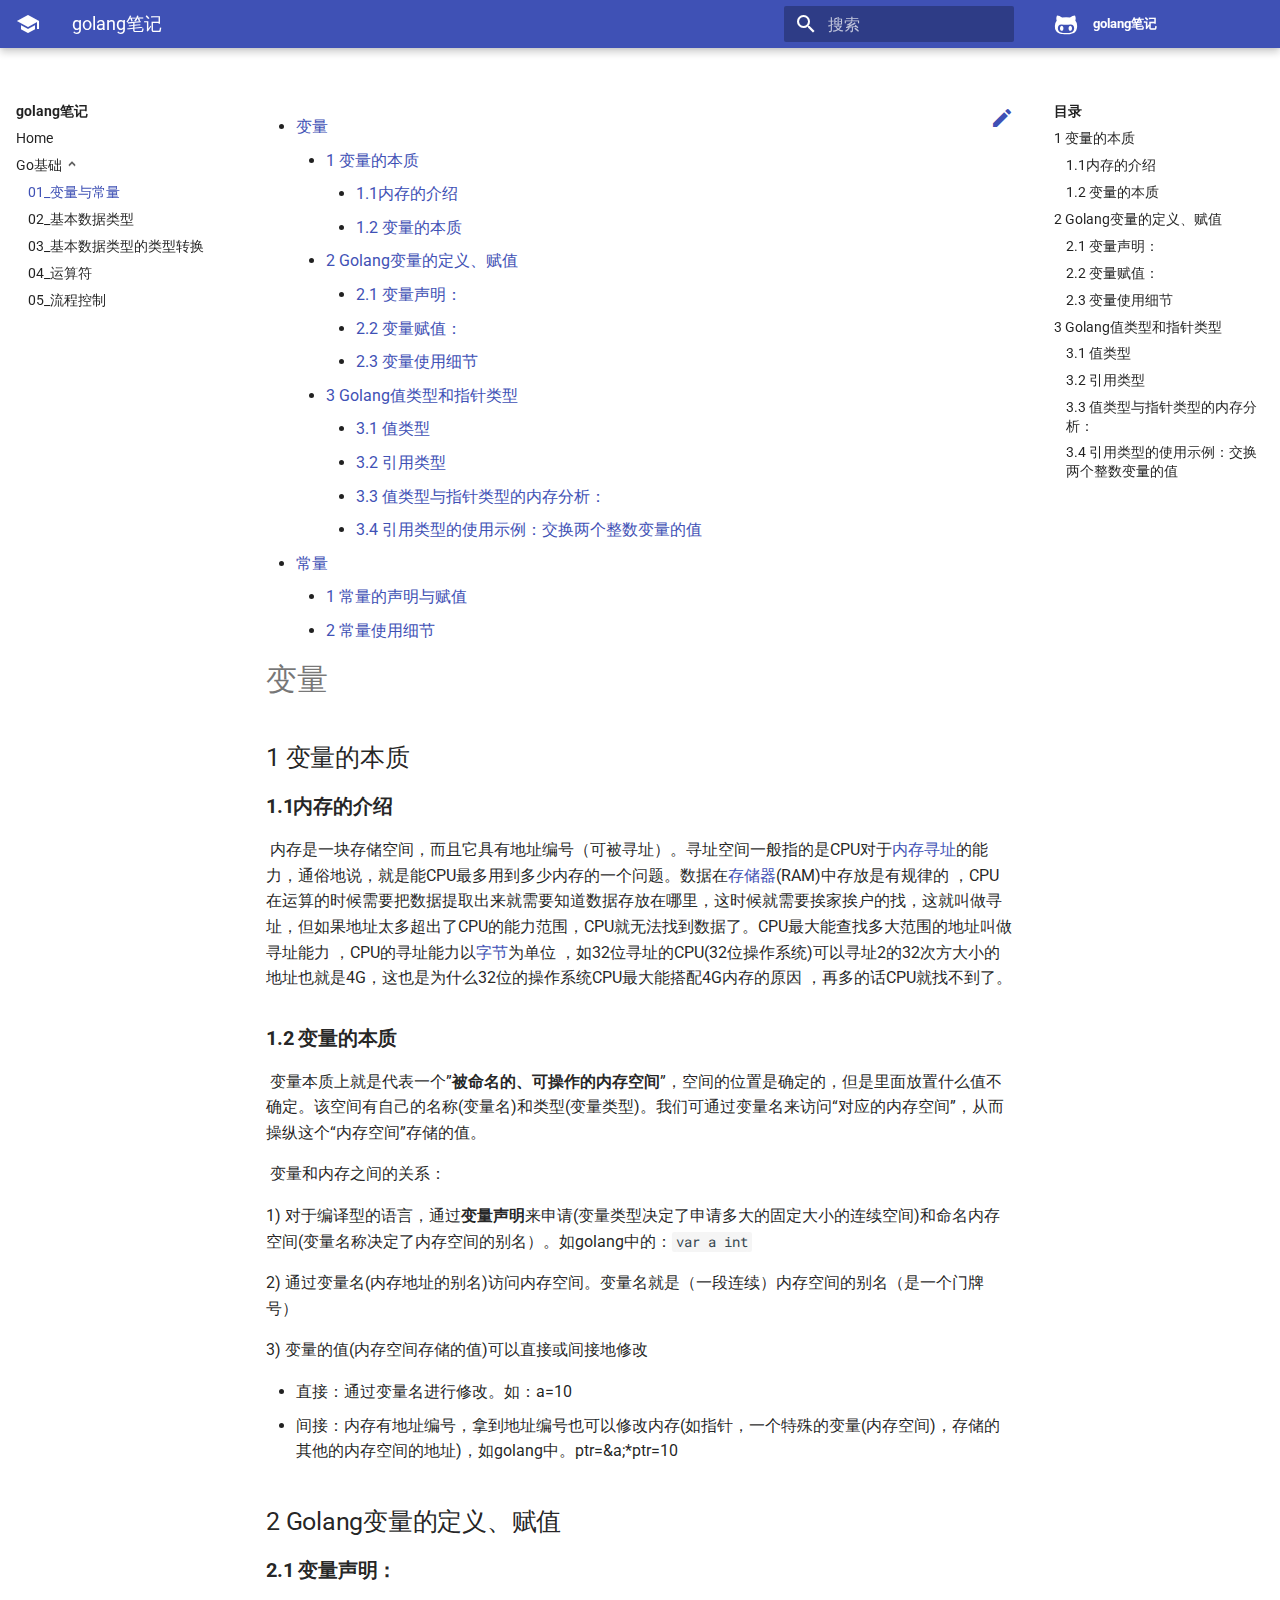
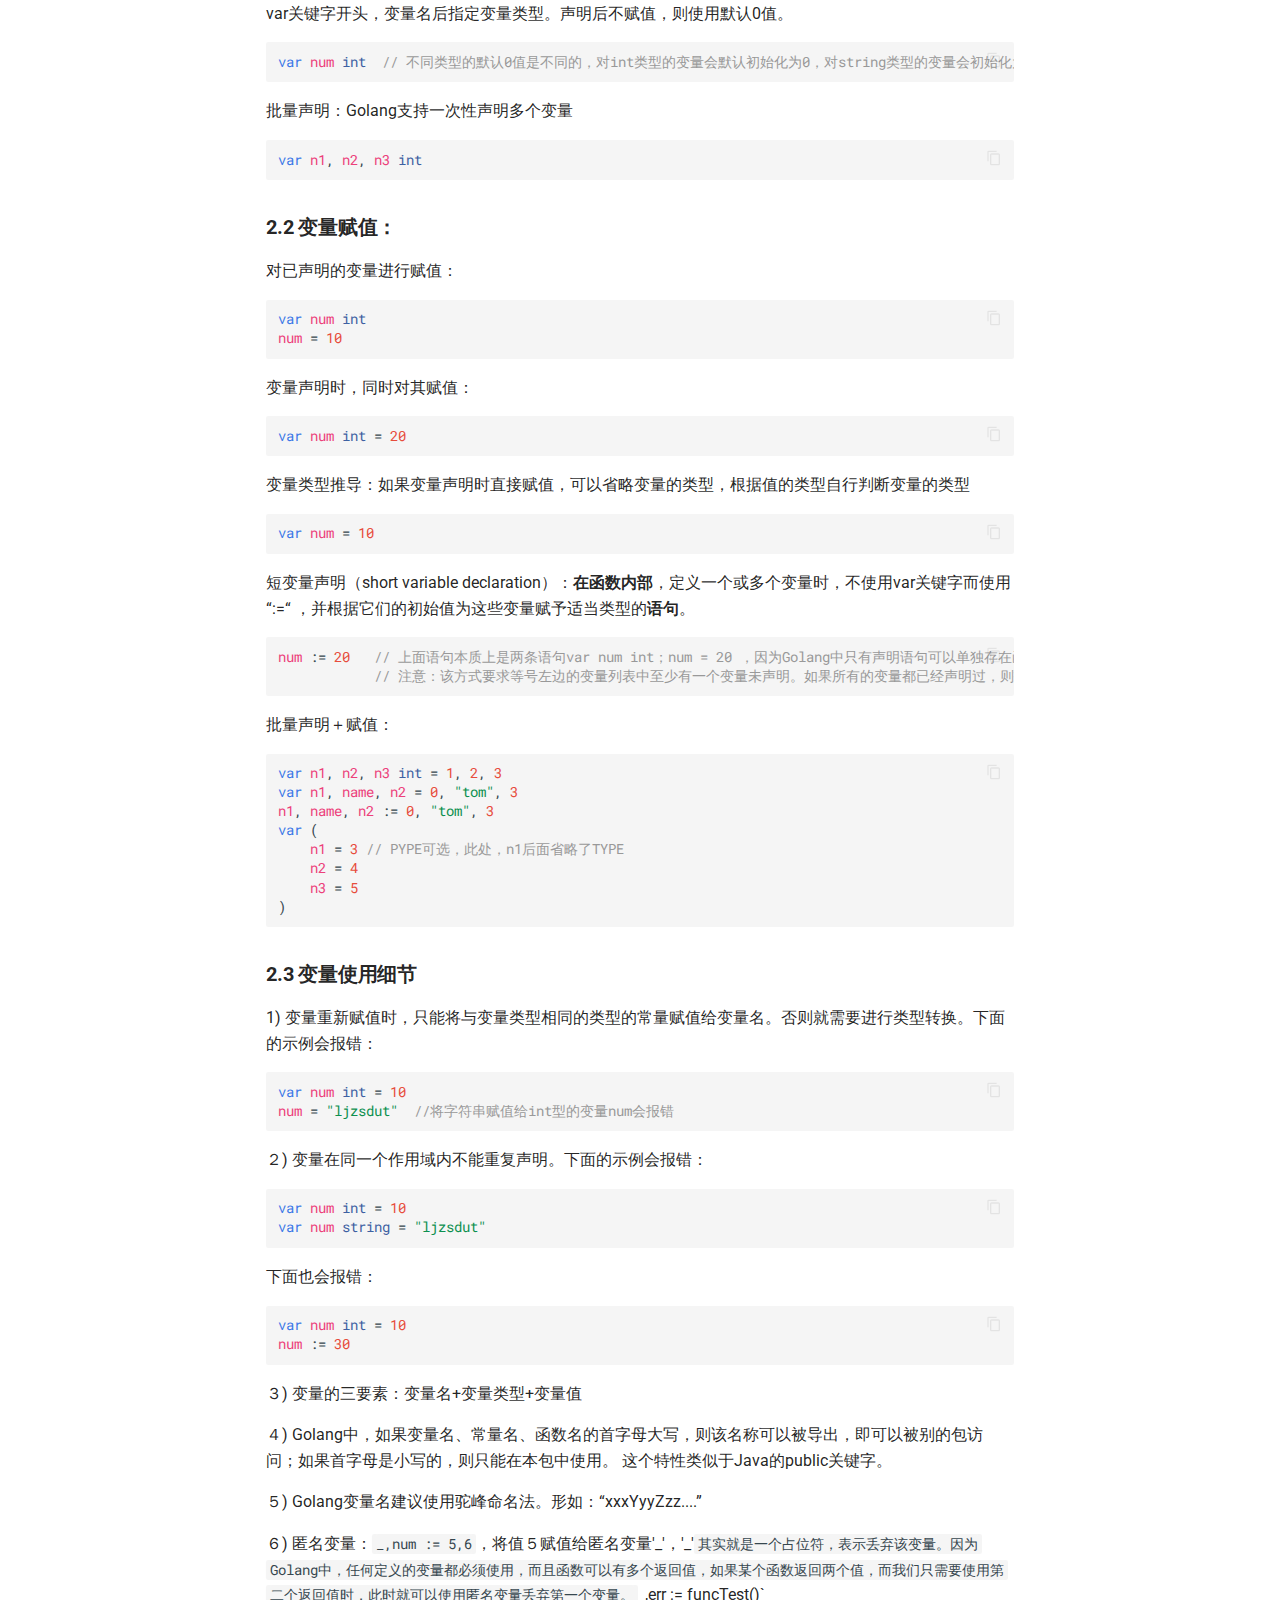
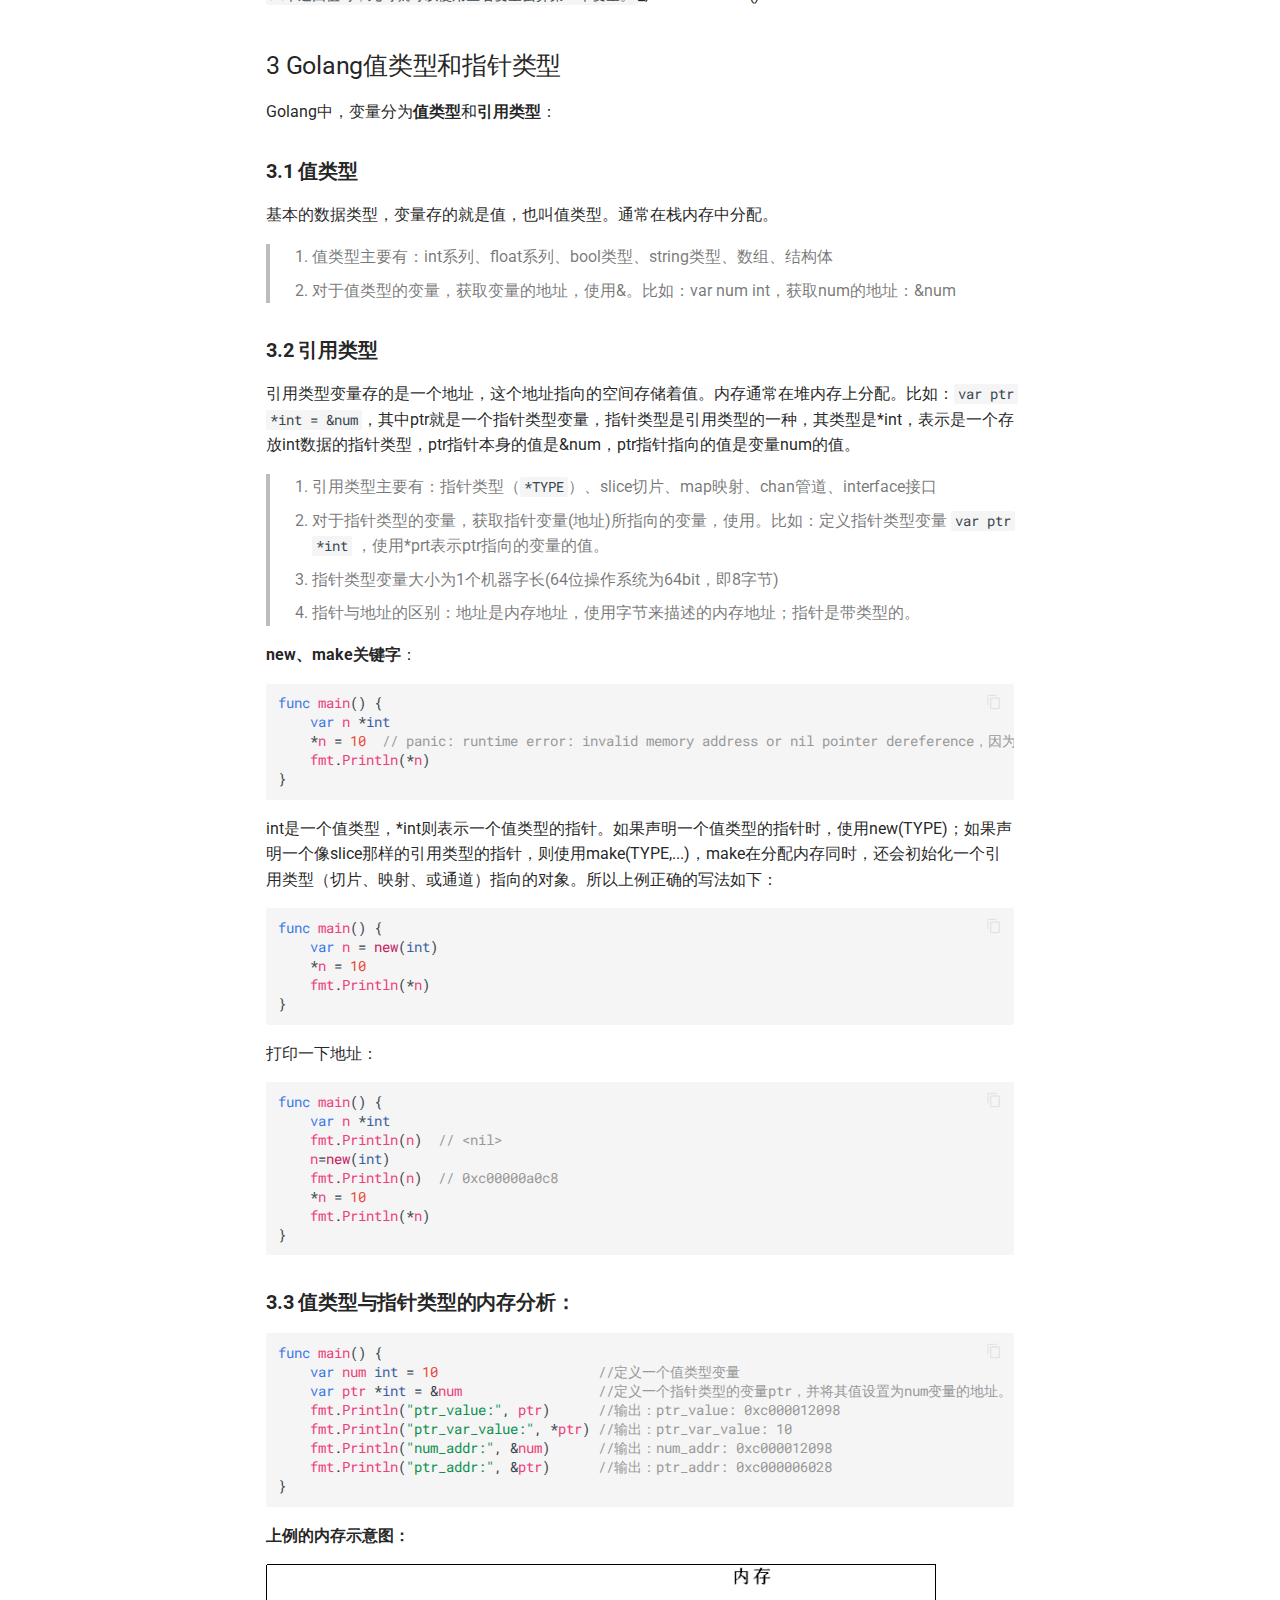
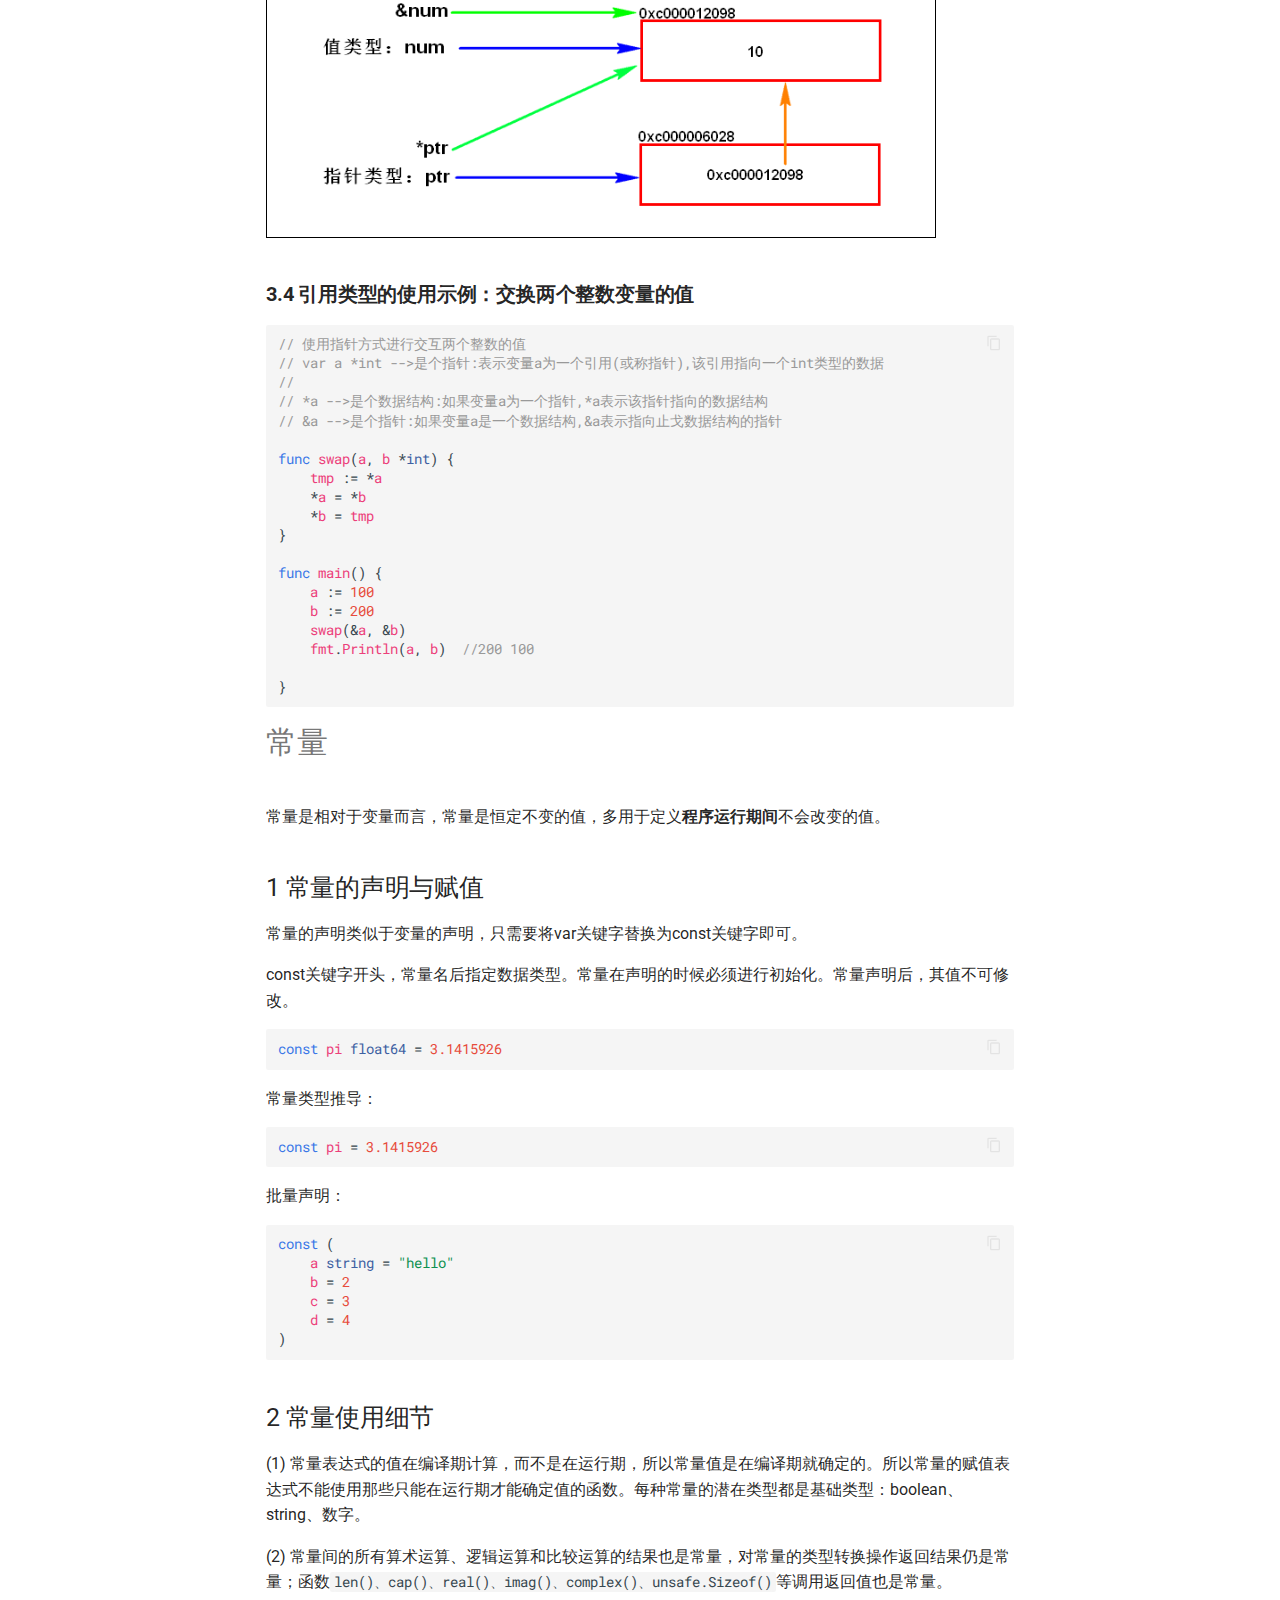
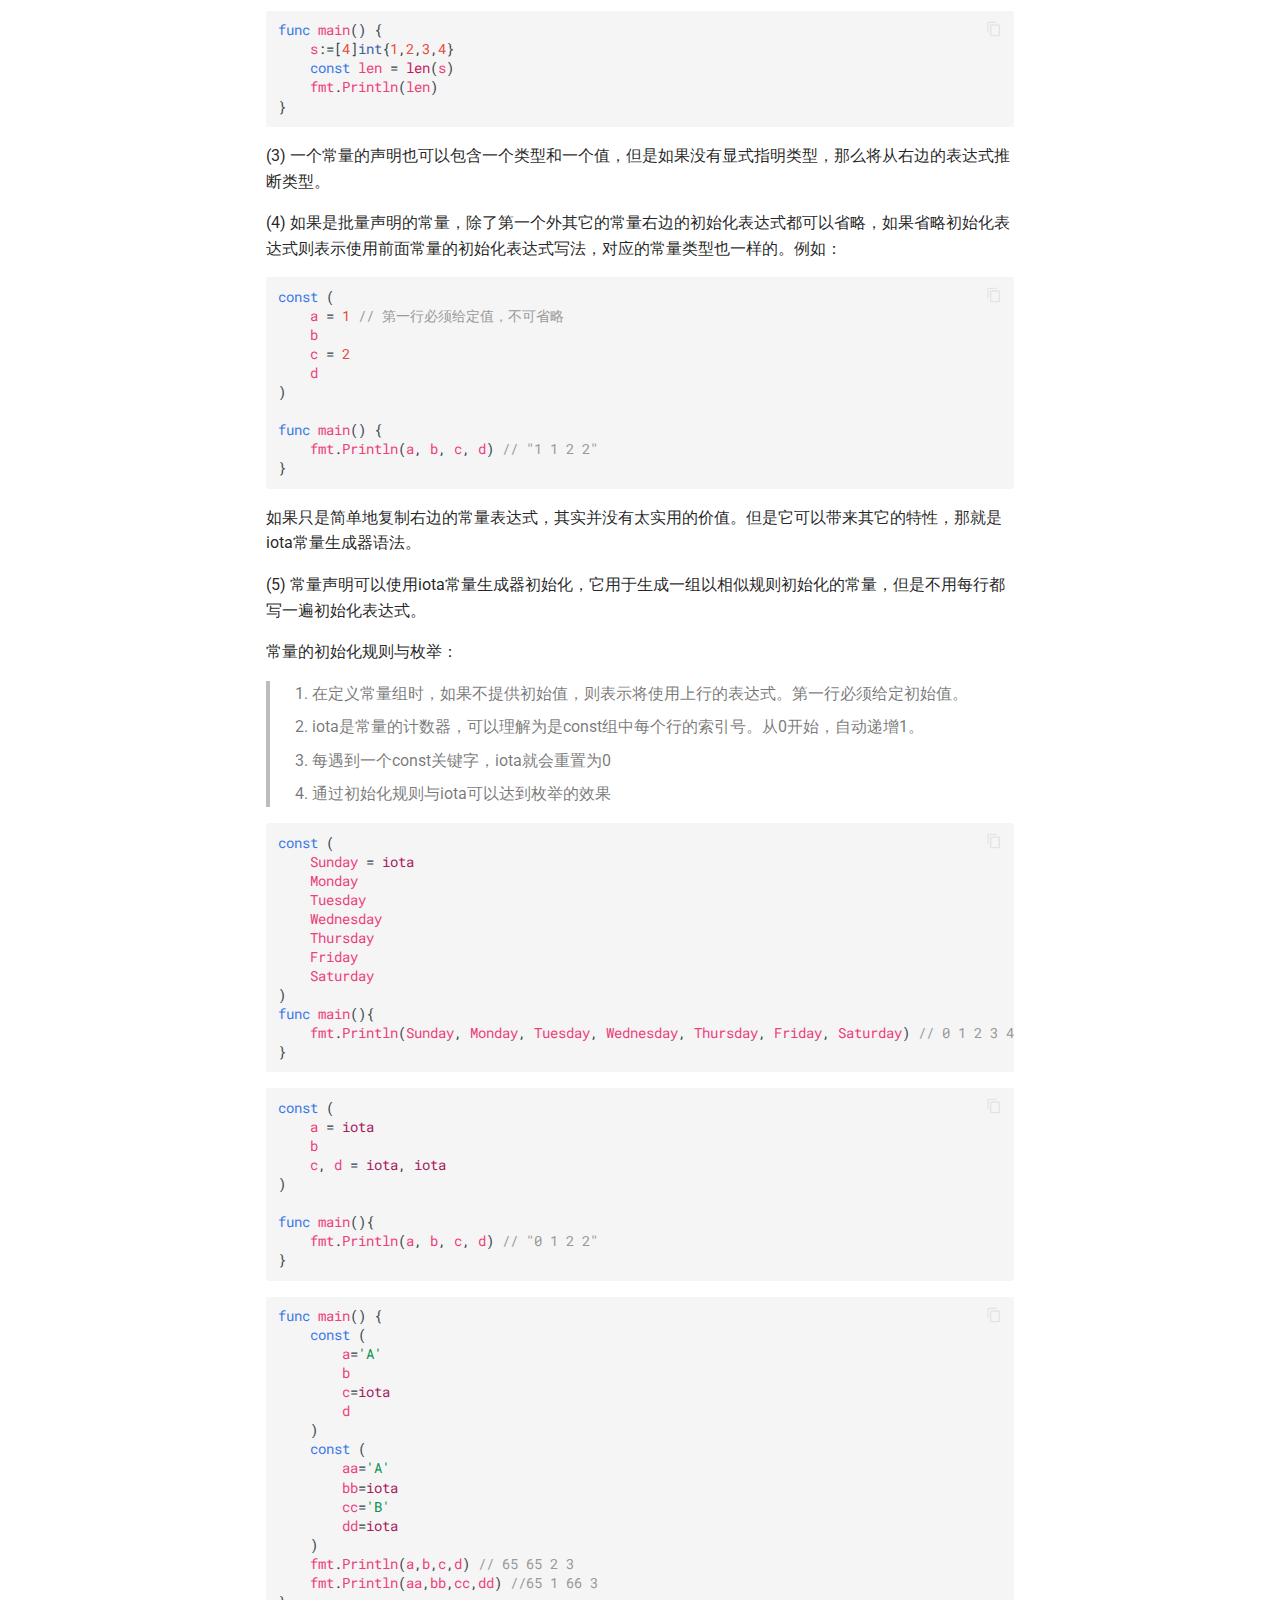
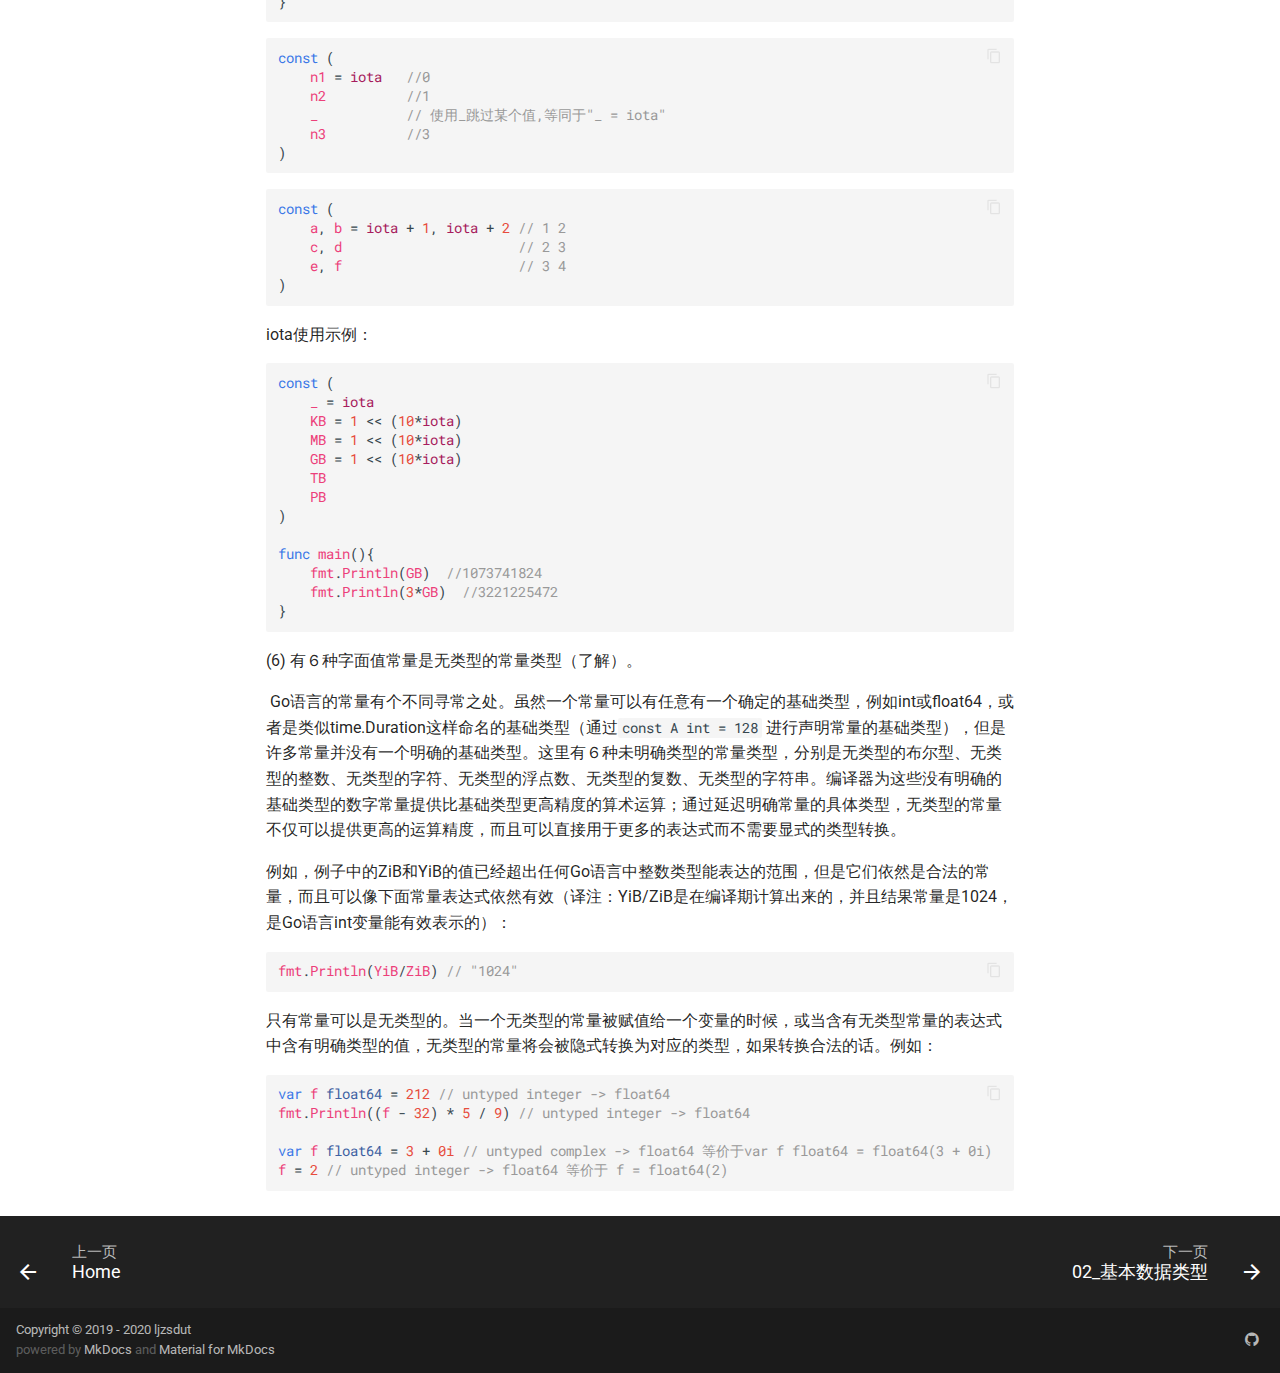
==== 01_变量与常量/index.html @ 5c6065fd "Deployed a2279b4 with MkDocs version: 1.0.4" ====
<!doctype html>
<html lang="zh" class="no-js">
  <head>
    
      <meta charset="utf-8">
      <meta name="viewport" content="width=device-width,initial-scale=1">
      <meta http-equiv="x-ua-compatible" content="ie=edge">
      
        <meta name="description" content="golang笔记">
      
      
      
      
        <meta name="lang:clipboard.copy" content="复制">
      
        <meta name="lang:clipboard.copied" content="已复制">
      
        <meta name="lang:search.language" content="ja">
      
        <meta name="lang:search.pipeline.stopwords" content="True">
      
        <meta name="lang:search.pipeline.trimmer" content="True">
      
        <meta name="lang:search.result.none" content="没有找到符合条件的结果">
      
        <meta name="lang:search.result.one" content="找到 1 个符合条件的结果">
      
        <meta name="lang:search.result.other" content="# 个符合条件的结果">
      
        <meta name="lang:search.tokenizer" content="[\uff0c\u3002]+">
      
      <link rel="shortcut icon" href="..">
      <meta name="generator" content="mkdocs-1.0.4, mkdocs-material-4.6.0">
    
    
      
        <title>01_变量与常量 - golang笔记</title>
      
    
    
      <link rel="stylesheet" href="../assets/stylesheets/application.1b62728e.css">
      
        <link rel="stylesheet" href="../assets/stylesheets/application-palette.a8b3c06d.css">
      
      
        
        
        <meta name="theme-color" content="#3f51b5">
      
    
    
      <script src="../assets/javascripts/modernizr.268332fc.js"></script>
    
    
      
        <link href="https://fonts.gstatic.com" rel="preconnect" crossorigin>
        <link rel="stylesheet" href="https://fonts.googleapis.com/css?family=Roboto:300,400,400i,700%7CRoboto+Mono&display=fallback">
        <style>body,input{font-family:"Roboto","Helvetica Neue",Helvetica,Arial,sans-serif}code,kbd,pre{font-family:"Roboto Mono","Courier New",Courier,monospace}</style>
      
    
    <link rel="stylesheet" href="../assets/fonts/material-icons.css">
    
    
    
      
    
    
  </head>
  
    
    
    <body dir="ltr" data-md-color-primary="indigo" data-md-color-accent="indigo">
  
    <svg class="md-svg">
      <defs>
        
        
          <svg xmlns="http://www.w3.org/2000/svg" width="416" height="448" viewBox="0 0 416 448" id="__github"><path fill="currentColor" d="M160 304q0 10-3.125 20.5t-10.75 19T128 352t-18.125-8.5-10.75-19T96 304t3.125-20.5 10.75-19T128 256t18.125 8.5 10.75 19T160 304zm160 0q0 10-3.125 20.5t-10.75 19T288 352t-18.125-8.5-10.75-19T256 304t3.125-20.5 10.75-19T288 256t18.125 8.5 10.75 19T320 304zm40 0q0-30-17.25-51T296 232q-10.25 0-48.75 5.25Q229.5 240 208 240t-39.25-2.75Q130.75 232 120 232q-29.5 0-46.75 21T56 304q0 22 8 38.375t20.25 25.75 30.5 15 35 7.375 37.25 1.75h42q20.5 0 37.25-1.75t35-7.375 30.5-15 20.25-25.75T360 304zm56-44q0 51.75-15.25 82.75-9.5 19.25-26.375 33.25t-35.25 21.5-42.5 11.875-42.875 5.5T212 416q-19.5 0-35.5-.75t-36.875-3.125-38.125-7.5-34.25-12.875T37 371.5t-21.5-28.75Q0 312 0 260q0-59.25 34-99-6.75-20.5-6.75-42.5 0-29 12.75-54.5 27 0 47.5 9.875t47.25 30.875Q171.5 96 212 96q37 0 70 8 26.25-20.5 46.75-30.25T376 64q12.75 25.5 12.75 54.5 0 21.75-6.75 42 34 40 34 99.5z"/></svg>
        
      </defs>
    </svg>
    <input class="md-toggle" data-md-toggle="drawer" type="checkbox" id="__drawer" autocomplete="off">
    <input class="md-toggle" data-md-toggle="search" type="checkbox" id="__search" autocomplete="off">
    <label class="md-overlay" data-md-component="overlay" for="__drawer"></label>
    
      <a href="#_1" tabindex="1" class="md-skip">
        跳转至
      </a>
    
    
      <header class="md-header" data-md-component="header">
  <nav class="md-header-nav md-grid">
    <div class="md-flex">
      <div class="md-flex__cell md-flex__cell--shrink">
        <a href=".." title="golang笔记" class="md-header-nav__button md-logo">
          
            <i class="md-icon"></i>
          
        </a>
      </div>
      <div class="md-flex__cell md-flex__cell--shrink">
        <label class="md-icon md-icon--menu md-header-nav__button" for="__drawer"></label>
      </div>
      <div class="md-flex__cell md-flex__cell--stretch">
        <div class="md-flex__ellipsis md-header-nav__title" data-md-component="title">
          
            <span class="md-header-nav__topic">
              golang笔记
            </span>
            <span class="md-header-nav__topic">
              
                01_变量与常量
              
            </span>
          
        </div>
      </div>
      <div class="md-flex__cell md-flex__cell--shrink">
        
          <label class="md-icon md-icon--search md-header-nav__button" for="__search"></label>
          
<div class="md-search" data-md-component="search" role="dialog">
  <label class="md-search__overlay" for="__search"></label>
  <div class="md-search__inner" role="search">
    <form class="md-search__form" name="search">
      <input type="text" class="md-search__input" name="query" placeholder="搜索" autocapitalize="off" autocorrect="off" autocomplete="off" spellcheck="false" data-md-component="query" data-md-state="active">
      <label class="md-icon md-search__icon" for="__search"></label>
      <button type="reset" class="md-icon md-search__icon" data-md-component="reset" tabindex="-1">
        &#xE5CD;
      </button>
    </form>
    <div class="md-search__output">
      <div class="md-search__scrollwrap" data-md-scrollfix>
        <div class="md-search-result" data-md-component="result">
          <div class="md-search-result__meta">
            键入以开始搜索
          </div>
          <ol class="md-search-result__list"></ol>
        </div>
      </div>
    </div>
  </div>
</div>
        
      </div>
      
        <div class="md-flex__cell md-flex__cell--shrink">
          <div class="md-header-nav__source">
            


  

<a href="https://github.com/ljzsdut/golangstudy/" title="前往 Github 仓库" class="md-source" data-md-source="github">
  
    <div class="md-source__icon">
      <svg viewBox="0 0 24 24" width="24" height="24">
        <use xlink:href="#__github" width="24" height="24"></use>
      </svg>
    </div>
  
  <div class="md-source__repository">
    golang笔记
  </div>
</a>
          </div>
        </div>
      
    </div>
  </nav>
</header>
    
    <div class="md-container">
      
        
      
      
      <main class="md-main" role="main">
        <div class="md-main__inner md-grid" data-md-component="container">
          
            
              <div class="md-sidebar md-sidebar--primary" data-md-component="navigation">
                <div class="md-sidebar__scrollwrap">
                  <div class="md-sidebar__inner">
                    <nav class="md-nav md-nav--primary" data-md-level="0">
  <label class="md-nav__title md-nav__title--site" for="__drawer">
    <a href=".." title="golang笔记" class="md-nav__button md-logo">
      
        <i class="md-icon"></i>
      
    </a>
    golang笔记
  </label>
  
    <div class="md-nav__source">
      


  

<a href="https://github.com/ljzsdut/golangstudy/" title="前往 Github 仓库" class="md-source" data-md-source="github">
  
    <div class="md-source__icon">
      <svg viewBox="0 0 24 24" width="24" height="24">
        <use xlink:href="#__github" width="24" height="24"></use>
      </svg>
    </div>
  
  <div class="md-source__repository">
    golang笔记
  </div>
</a>
    </div>
  
  <ul class="md-nav__list" data-md-scrollfix>
    
      
      
      


  <li class="md-nav__item">
    <a href=".." title="Home" class="md-nav__link">
      Home
    </a>
  </li>

    
      
      
      

  


  <li class="md-nav__item md-nav__item--active md-nav__item--nested">
    
      <input class="md-toggle md-nav__toggle" data-md-toggle="nav-2" type="checkbox" id="nav-2" checked>
    
    <label class="md-nav__link" for="nav-2">
      Go基础
    </label>
    <nav class="md-nav" data-md-component="collapsible" data-md-level="1">
      <label class="md-nav__title" for="nav-2">
        Go基础
      </label>
      <ul class="md-nav__list" data-md-scrollfix>
        
        
          
          
          

  


  <li class="md-nav__item md-nav__item--active">
    
    <input class="md-toggle md-nav__toggle" data-md-toggle="toc" type="checkbox" id="__toc">
    
      
    
    
      <label class="md-nav__link md-nav__link--active" for="__toc">
        01_变量与常量
      </label>
    
    <a href="./" title="01_变量与常量" class="md-nav__link md-nav__link--active">
      01_变量与常量
    </a>
    
      
<nav class="md-nav md-nav--secondary">
  
  
    
  
  
    <label class="md-nav__title" for="__toc">目录</label>
    <ul class="md-nav__list" data-md-scrollfix>
      
        <li class="md-nav__item">
  <a href="#1" class="md-nav__link">
    1 变量的本质
  </a>
  
    <nav class="md-nav">
      <ul class="md-nav__list">
        
          <li class="md-nav__item">
  <a href="#11" class="md-nav__link">
    1.1内存的介绍
  </a>
  
</li>
        
          <li class="md-nav__item">
  <a href="#12" class="md-nav__link">
    1.2 变量的本质
  </a>
  
</li>
        
      </ul>
    </nav>
  
</li>
      
        <li class="md-nav__item">
  <a href="#2-golang" class="md-nav__link">
    2 Golang变量的定义、赋值
  </a>
  
    <nav class="md-nav">
      <ul class="md-nav__list">
        
          <li class="md-nav__item">
  <a href="#21" class="md-nav__link">
    2.1 变量声明：
  </a>
  
</li>
        
          <li class="md-nav__item">
  <a href="#22" class="md-nav__link">
    2.2 变量赋值：
  </a>
  
</li>
        
          <li class="md-nav__item">
  <a href="#23" class="md-nav__link">
    2.3 变量使用细节
  </a>
  
</li>
        
      </ul>
    </nav>
  
</li>
      
        <li class="md-nav__item">
  <a href="#3-golang" class="md-nav__link">
    3 Golang值类型和指针类型
  </a>
  
    <nav class="md-nav">
      <ul class="md-nav__list">
        
          <li class="md-nav__item">
  <a href="#31" class="md-nav__link">
    3.1 值类型
  </a>
  
</li>
        
          <li class="md-nav__item">
  <a href="#32" class="md-nav__link">
    3.2 引用类型
  </a>
  
</li>
        
          <li class="md-nav__item">
  <a href="#33" class="md-nav__link">
    3.3 值类型与指针类型的内存分析：
  </a>
  
</li>
        
          <li class="md-nav__item">
  <a href="#34" class="md-nav__link">
    3.4 引用类型的使用示例：交换两个整数变量的值
  </a>
  
</li>
        
      </ul>
    </nav>
  
</li>
      
      
      
      
      
    </ul>
  
</nav>
    
  </li>

        
          
          
          


  <li class="md-nav__item">
    <a href="../02_基本数据类型/" title="02_基本数据类型" class="md-nav__link">
      02_基本数据类型
    </a>
  </li>

        
          
          
          


  <li class="md-nav__item">
    <a href="../03_基本数据类型的类型转换/" title="03_基本数据类型的类型转换" class="md-nav__link">
      03_基本数据类型的类型转换
    </a>
  </li>

        
          
          
          


  <li class="md-nav__item">
    <a href="../04_运算符/" title="04_运算符" class="md-nav__link">
      04_运算符
    </a>
  </li>

        
          
          
          


  <li class="md-nav__item">
    <a href="../05_流程控制/" title="05_流程控制" class="md-nav__link">
      05_流程控制
    </a>
  </li>

        
      </ul>
    </nav>
  </li>

    
  </ul>
</nav>
                  </div>
                </div>
              </div>
            
            
              <div class="md-sidebar md-sidebar--secondary" data-md-component="toc">
                <div class="md-sidebar__scrollwrap">
                  <div class="md-sidebar__inner">
                    
<nav class="md-nav md-nav--secondary">
  
  
    
  
  
    <label class="md-nav__title" for="__toc">目录</label>
    <ul class="md-nav__list" data-md-scrollfix>
      
        <li class="md-nav__item">
  <a href="#1" class="md-nav__link">
    1 变量的本质
  </a>
  
    <nav class="md-nav">
      <ul class="md-nav__list">
        
          <li class="md-nav__item">
  <a href="#11" class="md-nav__link">
    1.1内存的介绍
  </a>
  
</li>
        
          <li class="md-nav__item">
  <a href="#12" class="md-nav__link">
    1.2 变量的本质
  </a>
  
</li>
        
      </ul>
    </nav>
  
</li>
      
        <li class="md-nav__item">
  <a href="#2-golang" class="md-nav__link">
    2 Golang变量的定义、赋值
  </a>
  
    <nav class="md-nav">
      <ul class="md-nav__list">
        
          <li class="md-nav__item">
  <a href="#21" class="md-nav__link">
    2.1 变量声明：
  </a>
  
</li>
        
          <li class="md-nav__item">
  <a href="#22" class="md-nav__link">
    2.2 变量赋值：
  </a>
  
</li>
        
          <li class="md-nav__item">
  <a href="#23" class="md-nav__link">
    2.3 变量使用细节
  </a>
  
</li>
        
      </ul>
    </nav>
  
</li>
      
        <li class="md-nav__item">
  <a href="#3-golang" class="md-nav__link">
    3 Golang值类型和指针类型
  </a>
  
    <nav class="md-nav">
      <ul class="md-nav__list">
        
          <li class="md-nav__item">
  <a href="#31" class="md-nav__link">
    3.1 值类型
  </a>
  
</li>
        
          <li class="md-nav__item">
  <a href="#32" class="md-nav__link">
    3.2 引用类型
  </a>
  
</li>
        
          <li class="md-nav__item">
  <a href="#33" class="md-nav__link">
    3.3 值类型与指针类型的内存分析：
  </a>
  
</li>
        
          <li class="md-nav__item">
  <a href="#34" class="md-nav__link">
    3.4 引用类型的使用示例：交换两个整数变量的值
  </a>
  
</li>
        
      </ul>
    </nav>
  
</li>
      
      
      
      
      
    </ul>
  
</nav>
                  </div>
                </div>
              </div>
            
          
          <div class="md-content">
            <article class="md-content__inner md-typeset">
              
                
                  <a href="https://github.com/ljzsdut/golangstudy/edit/master/docs/01_变量与常量.md" title="编辑此页" class="md-icon md-content__icon">&#xE3C9;</a>
                
                
                <div class="toc">
<ul>
<li><a href="#_1">变量</a><ul>
<li><a href="#1">1 变量的本质</a><ul>
<li><a href="#11">1.1内存的介绍</a></li>
<li><a href="#12">1.2 变量的本质</a></li>
</ul>
</li>
<li><a href="#2-golang">2 Golang变量的定义、赋值</a><ul>
<li><a href="#21">2.1 变量声明：</a></li>
<li><a href="#22">2.2 变量赋值：</a></li>
<li><a href="#23">2.3 变量使用细节</a></li>
</ul>
</li>
<li><a href="#3-golang">3 Golang值类型和指针类型</a><ul>
<li><a href="#31">3.1 值类型</a></li>
<li><a href="#32">3.2 引用类型</a></li>
<li><a href="#33">3.3 值类型与指针类型的内存分析：</a></li>
<li><a href="#34">3.4 引用类型的使用示例：交换两个整数变量的值</a></li>
</ul>
</li>
</ul>
</li>
<li><a href="#_2">常量</a><ul>
<li><a href="#1_1">1 常量的声明与赋值</a></li>
<li><a href="#2">2 常量使用细节</a></li>
</ul>
</li>
</ul>
</div>
<h1 id="_1">变量<a class="headerlink" href="#_1" title="Permanent link">&para;</a></h1>
<h2 id="1"><strong>1 变量的本质</strong><a class="headerlink" href="#1" title="Permanent link">&para;</a></h2>
<h3 id="11"><strong>1.1内存的介绍</strong><a class="headerlink" href="#11" title="Permanent link">&para;</a></h3>
<p>​       内存是一块存储空间，而且它具有地址编号（可被寻址）。寻址空间一般指的是CPU对于<a href="https://baike.baidu.com/item/内存寻址/1012006">内存寻址</a>的能力，通俗地说，就是能CPU最多用到多少内存的一个问题。数据在<a href="https://baike.baidu.com/item/存储器/1583185">存储器</a>(RAM)中存放是有规律的 ，CPU在运算的时候需要把数据提取出来就需要知道数据存放在哪里，这时候就需要挨家挨户的找，这就叫做寻址，但如果地址太多超出了CPU的能力范围，CPU就无法找到数据了。CPU最大能查找多大范围的地址叫做寻址能力 ，CPU的寻址能力以<a href="https://baike.baidu.com/item/字节/1096318">字节</a>为单位 ，如32位寻址的CPU(32位操作系统)可以寻址2的32次方大小的地址也就是4G，这也是为什么32位的操作系统CPU最大能搭配4G内存的原因 ，再多的话CPU就找不到了。 </p>
<h3 id="12"><strong>1.2 变量的本质</strong><a class="headerlink" href="#12" title="Permanent link">&para;</a></h3>
<p>​       变量本质上就是代表一个”<strong>被命名的、可操作的内存空间</strong>”，空间的位置是确定的，但是里面放置什么值不确定。该空间有自己的名称(变量名)和类型(变量类型)。我们可通过变量名来访问“对应的内存空间”，从而操纵这个“内存空间”存储的值。</p>
<p>​       变量和内存之间的关系：</p>
<p>1) 对于编译型的语言，通过<strong>变量声明</strong>来申请(变量类型决定了申请多大的固定大小的连续空间)和命名内存空间(变量名称决定了内存空间的别名）。如golang中的：<code>var a int</code></p>
<p>2) 通过变量名(内存地址的别名)访问内存空间。变量名就是（一段连续）内存空间的别名（是一个门牌号）</p>
<p>3) 变量的值(内存空间存储的值)可以直接或间接地修改</p>
<ul>
<li>
<p>直接：通过变量名进行修改。如：a=10</p>
</li>
<li>
<p>间接：内存有地址编号，拿到地址编号也可以修改内存(如指针，一个特殊的变量(内存空间)，存储的其他的内存空间的地址)，如golang中。ptr=&a;*ptr=10</p>
</li>
</ul>
<h2 id="2-golang"><strong>2 Golang变量的定义、赋值</strong><a class="headerlink" href="#2-golang" title="Permanent link">&para;</a></h2>
<h3 id="21"><strong>2.1 变量声明：</strong><a class="headerlink" href="#21" title="Permanent link">&para;</a></h3>
<p>var关键字开头，变量名后指定变量类型。声明后不赋值，则使用默认0值。</p>
<div class="codehilite"><pre><span></span><span class="kd">var</span> <span class="nx">num</span> <span class="kt">int</span>  <span class="c1">// 不同类型的默认0值是不同的，对int类型的变量会默认初始化为0，对string类型的变量会初始化为空&quot;&quot;，对布尔类型的变量会初始化为false，对指针(引用)类型的变量会初始化为nil，等等。</span>
</pre></div>


<p>批量声明：Golang支持一次性声明多个变量</p>
<div class="codehilite"><pre><span></span><span class="kd">var</span> <span class="nx">n1</span><span class="p">,</span> <span class="nx">n2</span><span class="p">,</span> <span class="nx">n3</span> <span class="kt">int</span>
</pre></div>


<h3 id="22"><strong>2.2 变量赋值：</strong><a class="headerlink" href="#22" title="Permanent link">&para;</a></h3>
<p>对已声明的变量进行赋值：</p>
<div class="codehilite"><pre><span></span><span class="kd">var</span> <span class="nx">num</span> <span class="kt">int</span>
<span class="nx">num</span> <span class="p">=</span> <span class="mi">10</span>
</pre></div>


<p>变量声明时，同时对其赋值：</p>
<div class="codehilite"><pre><span></span><span class="kd">var</span> <span class="nx">num</span> <span class="kt">int</span> <span class="p">=</span> <span class="mi">20</span>
</pre></div>


<p>变量类型推导：如果变量声明时直接赋值，可以省略变量的类型，根据值的类型自行判断变量的类型</p>
<div class="codehilite"><pre><span></span><span class="kd">var</span> <span class="nx">num</span> <span class="p">=</span> <span class="mi">10</span>
</pre></div>


<p>短变量声明（short variable declaration）：<strong>在函数内部</strong>，定义一个或多个变量时，不使用var关键字而使用“:=“ ，并根据它们的初始值为这些变量赋予适当类型的<strong>语句</strong>。</p>
<div class="codehilite"><pre><span></span><span class="nx">num</span> <span class="o">:=</span> <span class="mi">20</span>   <span class="c1">// 上面语句本质上是两条语句var num int；num = 20 ，因为Golang中只有声明语句可以单独存在函数体外，所以上面的语句因为包含赋值语句，只能在函数体内使用。</span>
            <span class="c1">// 注意：该方式要求等号左边的变量列表中至少有一个变量未声明。如果所有的变量都已经声明过，则报错，因为同一个作用域内不能重复声明同名变量。 </span>
</pre></div>


<p>批量声明＋赋值：</p>
<div class="codehilite"><pre><span></span><span class="kd">var</span> <span class="nx">n1</span><span class="p">,</span> <span class="nx">n2</span><span class="p">,</span> <span class="nx">n3</span> <span class="kt">int</span> <span class="p">=</span> <span class="mi">1</span><span class="p">,</span> <span class="mi">2</span><span class="p">,</span> <span class="mi">3</span>
<span class="kd">var</span> <span class="nx">n1</span><span class="p">,</span> <span class="nx">name</span><span class="p">,</span> <span class="nx">n2</span> <span class="p">=</span> <span class="mi">0</span><span class="p">,</span> <span class="s">&quot;tom&quot;</span><span class="p">,</span> <span class="mi">3</span>
<span class="nx">n1</span><span class="p">,</span> <span class="nx">name</span><span class="p">,</span> <span class="nx">n2</span> <span class="o">:=</span> <span class="mi">0</span><span class="p">,</span> <span class="s">&quot;tom&quot;</span><span class="p">,</span> <span class="mi">3</span>
<span class="kd">var</span> <span class="p">(</span>
    <span class="nx">n1</span> <span class="p">=</span> <span class="mi">3</span> <span class="c1">// PYPE可选，此处，n1后面省略了TYPE</span>
    <span class="nx">n2</span> <span class="p">=</span> <span class="mi">4</span>
    <span class="nx">n3</span> <span class="p">=</span> <span class="mi">5</span>
<span class="p">)</span>
</pre></div>


<h3 id="23"><strong>2.3 变量使用细节</strong><a class="headerlink" href="#23" title="Permanent link">&para;</a></h3>
<p>1)  变量重新赋值时，只能将与变量类型相同的类型的常量赋值给变量名。否则就需要进行类型转换。下面的示例会报错：</p>
<div class="codehilite"><pre><span></span><span class="kd">var</span> <span class="nx">num</span> <span class="kt">int</span> <span class="p">=</span> <span class="mi">10</span>
<span class="nx">num</span> <span class="p">=</span> <span class="s">&quot;ljzsdut&quot;</span>  <span class="c1">//将字符串赋值给int型的变量num会报错</span>
</pre></div>


<p>２) 变量在同一个作用域内不能重复声明。下面的示例会报错：</p>
<div class="codehilite"><pre><span></span><span class="kd">var</span> <span class="nx">num</span> <span class="kt">int</span> <span class="p">=</span> <span class="mi">10</span>
<span class="kd">var</span> <span class="nx">num</span> <span class="kt">string</span> <span class="p">=</span> <span class="s">&quot;ljzsdut&quot;</span>
</pre></div>


<p>下面也会报错：</p>
<div class="codehilite"><pre><span></span><span class="kd">var</span> <span class="nx">num</span> <span class="kt">int</span> <span class="p">=</span> <span class="mi">10</span>
<span class="nx">num</span> <span class="o">:=</span> <span class="mi">30</span>
</pre></div>


<p>３) 变量的三要素：变量名+变量类型+变量值</p>
<p>４) Golang中，如果变量名、常量名、函数名的首字母大写，则该名称可以被导出，即可以被别的包访问；如果首字母是小写的，则只能在本包中使用。 这个特性类似于Java的public关键字。</p>
<p>５) Golang变量名建议使用驼峰命名法。形如：“xxxYyyZzz....”</p>
<p>６) 匿名变量：<code>_,num := 5,6</code>，将值５赋值给匿名变量'_'，'_'<code>其实就是一个占位符，表示丢弃该变量。因为Golang中，任何定义的变量都必须使用，而且函数可以有多个返回值，如果某个函数返回两个值，而我们只需要使用第二个返回值时，此时就可以使用匿名变量丢弃第一个变量。</code>_,err := funcTest()`</p>
<h2 id="3-golang"><strong>3 Golang值类型和指针类型</strong><a class="headerlink" href="#3-golang" title="Permanent link">&para;</a></h2>
<p>Golang中，变量分为<strong>值类型</strong>和<strong>引用类型</strong>：</p>
<h3 id="31"><strong>3.1 值类型</strong><a class="headerlink" href="#31" title="Permanent link">&para;</a></h3>
<p>基本的数据类型，变量存的就是值，也叫值类型。通常在栈内存中分配。</p>
<blockquote>
<ol>
<li>值类型主要有：int系列、float系列、bool类型、string类型、数组、结构体</li>
<li>对于值类型的变量，获取变量的地址，使用&amp;。比如：var num int，获取num的地址：&amp;num</li>
</ol>
</blockquote>
<h3 id="32"><strong>3.2 引用类型</strong><a class="headerlink" href="#32" title="Permanent link">&para;</a></h3>
<p>引用类型变量存的是一个地址，这个地址指向的空间存储着值。内存通常在堆内存上分配。比如：<code>var ptr *int = &amp;num</code>，其中ptr就是一个指针类型变量，指针类型是引用类型的一种，其类型是*int，表示是一个存放int数据的指针类型，ptr指针本身的值是&amp;num，ptr指针指向的值是变量num的值。</p>
<blockquote>
<ol>
<li>引用类型主要有：指针类型（<code>*TYPE</code>）、slice切片、map映射、chan管道、interface接口</li>
<li>对于指针类型的变量，获取指针变量(地址)所指向的变量，使用。比如：定义指针类型变量 <code>var ptr *int</code>  ，使用*prt表示ptr指向的变量的值。</li>
<li>指针类型变量大小为1个机器字长(64位操作系统为64bit，即8字节)</li>
<li>指针与地址的区别：地址是内存地址，使用字节来描述的内存地址；指针是带类型的。</li>
</ol>
</blockquote>
<p><strong>new、make关键字</strong>：</p>
<div class="codehilite"><pre><span></span><span class="kd">func</span> <span class="nx">main</span><span class="p">()</span> <span class="p">{</span>
    <span class="kd">var</span> <span class="nx">n</span> <span class="o">*</span><span class="kt">int</span>  
    <span class="o">*</span><span class="nx">n</span> <span class="p">=</span> <span class="mi">10</span>  <span class="c1">// panic: runtime error: invalid memory address or nil pointer dereference，因为此时变量还没有分配内存，无法进行赋值操作。</span>
    <span class="nx">fmt</span><span class="p">.</span><span class="nx">Println</span><span class="p">(</span><span class="o">*</span><span class="nx">n</span><span class="p">)</span>
<span class="p">}</span>
</pre></div>


<p>int是一个值类型，*int则表示一个值类型的指针。如果声明一个值类型的指针时，使用new(TYPE)；如果声明一个像slice那样的引用类型的指针，则使用make(TYPE,...)，make在分配内存同时，还会初始化一个引用类型（切片、映射、或通道）指向的对象。所以上例正确的写法如下：</p>
<div class="codehilite"><pre><span></span><span class="kd">func</span> <span class="nx">main</span><span class="p">()</span> <span class="p">{</span>
    <span class="kd">var</span> <span class="nx">n</span> <span class="p">=</span> <span class="nb">new</span><span class="p">(</span><span class="kt">int</span><span class="p">)</span>
    <span class="o">*</span><span class="nx">n</span> <span class="p">=</span> <span class="mi">10</span>
    <span class="nx">fmt</span><span class="p">.</span><span class="nx">Println</span><span class="p">(</span><span class="o">*</span><span class="nx">n</span><span class="p">)</span>
<span class="p">}</span>
</pre></div>


<p>打印一下地址：</p>
<div class="codehilite"><pre><span></span><span class="kd">func</span> <span class="nx">main</span><span class="p">()</span> <span class="p">{</span>
    <span class="kd">var</span> <span class="nx">n</span> <span class="o">*</span><span class="kt">int</span>
    <span class="nx">fmt</span><span class="p">.</span><span class="nx">Println</span><span class="p">(</span><span class="nx">n</span><span class="p">)</span>  <span class="c1">// &lt;nil&gt;</span>
    <span class="nx">n</span><span class="p">=</span><span class="nb">new</span><span class="p">(</span><span class="kt">int</span><span class="p">)</span>
    <span class="nx">fmt</span><span class="p">.</span><span class="nx">Println</span><span class="p">(</span><span class="nx">n</span><span class="p">)</span>  <span class="c1">// 0xc00000a0c8</span>
    <span class="o">*</span><span class="nx">n</span> <span class="p">=</span> <span class="mi">10</span>
    <span class="nx">fmt</span><span class="p">.</span><span class="nx">Println</span><span class="p">(</span><span class="o">*</span><span class="nx">n</span><span class="p">)</span>
<span class="p">}</span>
</pre></div>


<h3 id="33"><strong>3.3 值类型与指针类型的内存分析：</strong><a class="headerlink" href="#33" title="Permanent link">&para;</a></h3>
<div class="codehilite"><pre><span></span><span class="kd">func</span> <span class="nx">main</span><span class="p">()</span> <span class="p">{</span>
    <span class="kd">var</span> <span class="nx">num</span> <span class="kt">int</span> <span class="p">=</span> <span class="mi">10</span>                    <span class="c1">//定义一个值类型变量</span>
    <span class="kd">var</span> <span class="nx">ptr</span> <span class="o">*</span><span class="kt">int</span> <span class="p">=</span> <span class="o">&amp;</span><span class="nx">num</span>                 <span class="c1">//定义一个指针类型的变量ptr，并将其值设置为num变量的地址。</span>
    <span class="nx">fmt</span><span class="p">.</span><span class="nx">Println</span><span class="p">(</span><span class="s">&quot;ptr_value:&quot;</span><span class="p">,</span> <span class="nx">ptr</span><span class="p">)</span>      <span class="c1">//输出：ptr_value: 0xc000012098</span>
    <span class="nx">fmt</span><span class="p">.</span><span class="nx">Println</span><span class="p">(</span><span class="s">&quot;ptr_var_value:&quot;</span><span class="p">,</span> <span class="o">*</span><span class="nx">ptr</span><span class="p">)</span> <span class="c1">//输出：ptr_var_value: 10</span>
    <span class="nx">fmt</span><span class="p">.</span><span class="nx">Println</span><span class="p">(</span><span class="s">&quot;num_addr:&quot;</span><span class="p">,</span> <span class="o">&amp;</span><span class="nx">num</span><span class="p">)</span>      <span class="c1">//输出：num_addr: 0xc000012098</span>
    <span class="nx">fmt</span><span class="p">.</span><span class="nx">Println</span><span class="p">(</span><span class="s">&quot;ptr_addr:&quot;</span><span class="p">,</span> <span class="o">&amp;</span><span class="nx">ptr</span><span class="p">)</span>      <span class="c1">//输出：ptr_addr: 0xc000006028</span>
<span class="p">}</span>
</pre></div>


<p><strong>上例的内存示意图：</strong></p>
<p><img alt="1566273349943" src="../01_变量与常量.assets/1566273349943.png" /></p>
<h3 id="34"><strong>3.4 引用类型的使用示例：交换两个整数变量的值</strong><a class="headerlink" href="#34" title="Permanent link">&para;</a></h3>
<div class="codehilite"><pre><span></span><span class="c1">// 使用指针方式进行交互两个整数的值</span>
<span class="c1">// var a *int --&gt;是个指针:表示变量a为一个引用(或称指针),该引用指向一个int类型的数据</span>
<span class="c1">//</span>
<span class="c1">// *a --&gt;是个数据结构:如果变量a为一个指针,*a表示该指针指向的数据结构</span>
<span class="c1">// &amp;a --&gt;是个指针:如果变量a是一个数据结构,&amp;a表示指向止戈数据结构的指针</span>

<span class="kd">func</span> <span class="nx">swap</span><span class="p">(</span><span class="nx">a</span><span class="p">,</span> <span class="nx">b</span> <span class="o">*</span><span class="kt">int</span><span class="p">)</span> <span class="p">{</span>
    <span class="nx">tmp</span> <span class="o">:=</span> <span class="o">*</span><span class="nx">a</span>
    <span class="o">*</span><span class="nx">a</span> <span class="p">=</span> <span class="o">*</span><span class="nx">b</span>
    <span class="o">*</span><span class="nx">b</span> <span class="p">=</span> <span class="nx">tmp</span>
<span class="p">}</span>

<span class="kd">func</span> <span class="nx">main</span><span class="p">()</span> <span class="p">{</span>
    <span class="nx">a</span> <span class="o">:=</span> <span class="mi">100</span>
    <span class="nx">b</span> <span class="o">:=</span> <span class="mi">200</span>
    <span class="nx">swap</span><span class="p">(</span><span class="o">&amp;</span><span class="nx">a</span><span class="p">,</span> <span class="o">&amp;</span><span class="nx">b</span><span class="p">)</span>
    <span class="nx">fmt</span><span class="p">.</span><span class="nx">Println</span><span class="p">(</span><span class="nx">a</span><span class="p">,</span> <span class="nx">b</span><span class="p">)</span>  <span class="c1">//200 100</span>

<span class="p">}</span>
</pre></div>


<h1 id="_2">常量<a class="headerlink" href="#_2" title="Permanent link">&para;</a></h1>
<p>常量是相对于变量而言，常量是恒定不变的值，多用于定义<strong>程序运行期间</strong>不会改变的值。</p>
<h2 id="1_1"><strong>1 常量的声明与赋值</strong><a class="headerlink" href="#1_1" title="Permanent link">&para;</a></h2>
<p>常量的声明类似于变量的声明，只需要将var关键字替换为const关键字即可。</p>
<p>const关键字开头，常量名后指定数据类型。常量在声明的时候必须进行初始化。常量声明后，其值不可修改。</p>
<div class="codehilite"><pre><span></span><span class="kd">const</span> <span class="nx">pi</span> <span class="kt">float64</span> <span class="p">=</span> <span class="mf">3.1415926</span>
</pre></div>


<p>常量类型推导：</p>
<div class="codehilite"><pre><span></span><span class="kd">const</span> <span class="nx">pi</span> <span class="p">=</span> <span class="mf">3.1415926</span>
</pre></div>


<p>批量声明：</p>
<div class="codehilite"><pre><span></span><span class="kd">const</span> <span class="p">(</span>
    <span class="nx">a</span> <span class="kt">string</span> <span class="p">=</span> <span class="s">&quot;hello&quot;</span>
    <span class="nx">b</span> <span class="p">=</span> <span class="mi">2</span>
    <span class="nx">c</span> <span class="p">=</span> <span class="mi">3</span>
    <span class="nx">d</span> <span class="p">=</span> <span class="mi">4</span>
<span class="p">)</span>
</pre></div>


<h2 id="2"><strong>2 常量使用细节</strong><a class="headerlink" href="#2" title="Permanent link">&para;</a></h2>
<p>(1) 常量表达式的值在编译期计算，而不是在运行期，所以常量值是在编译期就确定的。所以常量的赋值表达式不能使用那些只能在运行期才能确定值的函数。每种常量的潜在类型都是基础类型：boolean、string、数字。</p>
<p>(2) 常量间的所有算术运算、逻辑运算和比较运算的结果也是常量，对常量的类型转换操作返回结果仍是常量；函数<code>len()、cap()、real()、imag()、complex()、unsafe.Sizeof()</code>等调用返回值也是常量。</p>
<div class="codehilite"><pre><span></span><span class="kd">func</span> <span class="nx">main</span><span class="p">()</span> <span class="p">{</span>
    <span class="nx">s</span><span class="o">:=</span><span class="p">[</span><span class="mi">4</span><span class="p">]</span><span class="kt">int</span><span class="p">{</span><span class="mi">1</span><span class="p">,</span><span class="mi">2</span><span class="p">,</span><span class="mi">3</span><span class="p">,</span><span class="mi">4</span><span class="p">}</span>
    <span class="kd">const</span> <span class="nx">len</span> <span class="p">=</span> <span class="nb">len</span><span class="p">(</span><span class="nx">s</span><span class="p">)</span>
    <span class="nx">fmt</span><span class="p">.</span><span class="nx">Println</span><span class="p">(</span><span class="nx">len</span><span class="p">)</span>
<span class="p">}</span>
</pre></div>


<p>(3) 一个常量的声明也可以包含一个类型和一个值，但是如果没有显式指明类型，那么将从右边的表达式推断类型。</p>
<p>(4) 如果是批量声明的常量，除了第一个外其它的常量右边的初始化表达式都可以省略，如果省略初始化表达式则表示使用前面常量的初始化表达式写法，对应的常量类型也一样的。例如：</p>
<div class="codehilite"><pre><span></span><span class="kd">const</span> <span class="p">(</span>
    <span class="nx">a</span> <span class="p">=</span> <span class="mi">1</span> <span class="c1">// 第一行必须给定值，不可省略</span>
    <span class="nx">b</span>
    <span class="nx">c</span> <span class="p">=</span> <span class="mi">2</span>
    <span class="nx">d</span>
<span class="p">)</span>

<span class="kd">func</span> <span class="nx">main</span><span class="p">()</span> <span class="p">{</span>
    <span class="nx">fmt</span><span class="p">.</span><span class="nx">Println</span><span class="p">(</span><span class="nx">a</span><span class="p">,</span> <span class="nx">b</span><span class="p">,</span> <span class="nx">c</span><span class="p">,</span> <span class="nx">d</span><span class="p">)</span> <span class="c1">// &quot;1 1 2 2&quot;</span>
<span class="p">}</span>
</pre></div>


<p>如果只是简单地复制右边的常量表达式，其实并没有太实用的价值。但是它可以带来其它的特性，那就是iota常量生成器语法。</p>
<p>(5) 常量声明可以使用iota常量生成器初始化，它用于生成一组以相似规则初始化的常量，但是不用每行都写一遍初始化表达式。</p>
<p>常量的初始化规则与枚举：</p>
<blockquote>
<ol>
<li>在定义常量组时，如果不提供初始值，则表示将使用上行的表达式。第一行必须给定初始值。</li>
<li>iota是常量的计数器，可以理解为是const组中每个行的索引号。从0开始，自动递增1。</li>
<li>每遇到一个const关键字，iota就会重置为0</li>
<li>通过初始化规则与iota可以达到枚举的效果</li>
</ol>
</blockquote>
<div class="codehilite"><pre><span></span><span class="kd">const</span> <span class="p">(</span>
    <span class="nx">Sunday</span> <span class="p">=</span> <span class="kc">iota</span>
    <span class="nx">Monday</span>
    <span class="nx">Tuesday</span>
    <span class="nx">Wednesday</span>
    <span class="nx">Thursday</span>
    <span class="nx">Friday</span>
    <span class="nx">Saturday</span>
<span class="p">)</span>
<span class="kd">func</span> <span class="nx">main</span><span class="p">(){</span>
    <span class="nx">fmt</span><span class="p">.</span><span class="nx">Println</span><span class="p">(</span><span class="nx">Sunday</span><span class="p">,</span> <span class="nx">Monday</span><span class="p">,</span> <span class="nx">Tuesday</span><span class="p">,</span> <span class="nx">Wednesday</span><span class="p">,</span> <span class="nx">Thursday</span><span class="p">,</span> <span class="nx">Friday</span><span class="p">,</span> <span class="nx">Saturday</span><span class="p">)</span> <span class="c1">// 0 1 2 3 4 5 6</span>
<span class="p">}</span>
</pre></div>


<div class="codehilite"><pre><span></span><span class="kd">const</span> <span class="p">(</span>
    <span class="nx">a</span> <span class="p">=</span> <span class="kc">iota</span>
    <span class="nx">b</span>
    <span class="nx">c</span><span class="p">,</span> <span class="nx">d</span> <span class="p">=</span> <span class="kc">iota</span><span class="p">,</span> <span class="kc">iota</span>
<span class="p">)</span>

<span class="kd">func</span> <span class="nx">main</span><span class="p">(){</span>
    <span class="nx">fmt</span><span class="p">.</span><span class="nx">Println</span><span class="p">(</span><span class="nx">a</span><span class="p">,</span> <span class="nx">b</span><span class="p">,</span> <span class="nx">c</span><span class="p">,</span> <span class="nx">d</span><span class="p">)</span> <span class="c1">// &quot;0 1 2 2&quot;</span>
<span class="p">}</span>
</pre></div>


<div class="codehilite"><pre><span></span><span class="kd">func</span> <span class="nx">main</span><span class="p">()</span> <span class="p">{</span>
    <span class="kd">const</span> <span class="p">(</span>
        <span class="nx">a</span><span class="p">=</span><span class="sc">&#39;A&#39;</span>
        <span class="nx">b</span>
        <span class="nx">c</span><span class="p">=</span><span class="kc">iota</span>
        <span class="nx">d</span>
    <span class="p">)</span>
    <span class="kd">const</span> <span class="p">(</span>
        <span class="nx">aa</span><span class="p">=</span><span class="sc">&#39;A&#39;</span>
        <span class="nx">bb</span><span class="p">=</span><span class="kc">iota</span>
        <span class="nx">cc</span><span class="p">=</span><span class="sc">&#39;B&#39;</span>
        <span class="nx">dd</span><span class="p">=</span><span class="kc">iota</span>
    <span class="p">)</span>
    <span class="nx">fmt</span><span class="p">.</span><span class="nx">Println</span><span class="p">(</span><span class="nx">a</span><span class="p">,</span><span class="nx">b</span><span class="p">,</span><span class="nx">c</span><span class="p">,</span><span class="nx">d</span><span class="p">)</span> <span class="c1">// 65 65 2 3</span>
    <span class="nx">fmt</span><span class="p">.</span><span class="nx">Println</span><span class="p">(</span><span class="nx">aa</span><span class="p">,</span><span class="nx">bb</span><span class="p">,</span><span class="nx">cc</span><span class="p">,</span><span class="nx">dd</span><span class="p">)</span> <span class="c1">//65 1 66 3</span>
<span class="p">}</span>
</pre></div>


<div class="codehilite"><pre><span></span><span class="kd">const</span> <span class="p">(</span>
    <span class="nx">n1</span> <span class="p">=</span> <span class="kc">iota</span>   <span class="c1">//0</span>
    <span class="nx">n2</span>          <span class="c1">//1</span>
    <span class="nx">_</span>           <span class="c1">// 使用_跳过某个值,等同于&quot;_ = iota&quot;</span>
    <span class="nx">n3</span>          <span class="c1">//3</span>
<span class="p">)</span>
</pre></div>


<div class="codehilite"><pre><span></span><span class="kd">const</span> <span class="p">(</span>
    <span class="nx">a</span><span class="p">,</span> <span class="nx">b</span> <span class="p">=</span> <span class="kc">iota</span> <span class="o">+</span> <span class="mi">1</span><span class="p">,</span> <span class="kc">iota</span> <span class="o">+</span> <span class="mi">2</span> <span class="c1">// 1 2</span>
    <span class="nx">c</span><span class="p">,</span> <span class="nx">d</span>                      <span class="c1">// 2 3</span>
    <span class="nx">e</span><span class="p">,</span> <span class="nx">f</span>                      <span class="c1">// 3 4</span>
<span class="p">)</span>
</pre></div>


<p>iota使用示例：</p>
<div class="codehilite"><pre><span></span><span class="kd">const</span> <span class="p">(</span>
    <span class="nx">_</span> <span class="p">=</span> <span class="kc">iota</span>
    <span class="nx">KB</span> <span class="p">=</span> <span class="mi">1</span> <span class="o">&lt;&lt;</span> <span class="p">(</span><span class="mi">10</span><span class="o">*</span><span class="kc">iota</span><span class="p">)</span>
    <span class="nx">MB</span> <span class="p">=</span> <span class="mi">1</span> <span class="o">&lt;&lt;</span> <span class="p">(</span><span class="mi">10</span><span class="o">*</span><span class="kc">iota</span><span class="p">)</span>
    <span class="nx">GB</span> <span class="p">=</span> <span class="mi">1</span> <span class="o">&lt;&lt;</span> <span class="p">(</span><span class="mi">10</span><span class="o">*</span><span class="kc">iota</span><span class="p">)</span>
    <span class="nx">TB</span>
    <span class="nx">PB</span>
<span class="p">)</span>

<span class="kd">func</span> <span class="nx">main</span><span class="p">(){</span>
    <span class="nx">fmt</span><span class="p">.</span><span class="nx">Println</span><span class="p">(</span><span class="nx">GB</span><span class="p">)</span>  <span class="c1">//1073741824</span>
    <span class="nx">fmt</span><span class="p">.</span><span class="nx">Println</span><span class="p">(</span><span class="mi">3</span><span class="o">*</span><span class="nx">GB</span><span class="p">)</span>  <span class="c1">//3221225472</span>
<span class="p">}</span>
</pre></div>


<p>(6) 有６种字面值常量是无类型的常量类型（了解）。</p>
<p>​       Go语言的常量有个不同寻常之处。虽然一个常量可以有任意有一个确定的基础类型，例如int或float64，或者是类似time.Duration这样命名的基础类型（通过<code>const A int = 128</code> 进行声明常量的基础类型），但是许多常量并没有一个明确的基础类型。这里有６种未明确类型的常量类型，分别是无类型的布尔型、无类型的整数、无类型的字符、无类型的浮点数、无类型的复数、无类型的字符串。编译器为这些没有明确的基础类型的数字常量提供比基础类型更高精度的算术运算；通过延迟明确常量的具体类型，无类型的常量不仅可以提供更高的运算精度，而且可以直接用于更多的表达式而不需要显式的类型转换。</p>
<p>例如，例子中的ZiB和YiB的值已经超出任何Go语言中整数类型能表达的范围，但是它们依然是合法的常量，而且可以像下面常量表达式依然有效（译注：YiB/ZiB是在编译期计算出来的，并且结果常量是1024，是Go语言int变量能有效表示的）：</p>
<div class="codehilite"><pre><span></span><span class="nx">fmt</span><span class="p">.</span><span class="nx">Println</span><span class="p">(</span><span class="nx">YiB</span><span class="o">/</span><span class="nx">ZiB</span><span class="p">)</span> <span class="c1">// &quot;1024&quot;</span>
</pre></div>


<p>只有常量可以是无类型的。当一个无类型的常量被赋值给一个变量的时候，或当含有无类型常量的表达式中含有明确类型的值，无类型的常量将会被隐式转换为对应的类型，如果转换合法的话。例如：</p>
<div class="codehilite"><pre><span></span><span class="kd">var</span> <span class="nx">f</span> <span class="kt">float64</span> <span class="p">=</span> <span class="mi">212</span> <span class="c1">// untyped integer -&gt; float64</span>
<span class="nx">fmt</span><span class="p">.</span><span class="nx">Println</span><span class="p">((</span><span class="nx">f</span> <span class="o">-</span> <span class="mi">32</span><span class="p">)</span> <span class="o">*</span> <span class="mi">5</span> <span class="o">/</span> <span class="mi">9</span><span class="p">)</span> <span class="c1">// untyped integer -&gt; float64</span>

<span class="kd">var</span> <span class="nx">f</span> <span class="kt">float64</span> <span class="p">=</span> <span class="mi">3</span> <span class="o">+</span> <span class="m">0i</span> <span class="c1">// untyped complex -&gt; float64 等价于var f float64 = float64(3 + 0i)</span>
<span class="nx">f</span> <span class="p">=</span> <span class="mi">2</span> <span class="c1">// untyped integer -&gt; float64 等价于 f = float64(2)</span>
</pre></div>
                
                  
                
                
              
              
                


              
            </article>
          </div>
        </div>
      </main>
      
        
<footer class="md-footer">
  
    <div class="md-footer-nav">
      <nav class="md-footer-nav__inner md-grid">
        
          <a href=".." title="Home" class="md-flex md-footer-nav__link md-footer-nav__link--prev" rel="prev">
            <div class="md-flex__cell md-flex__cell--shrink">
              <i class="md-icon md-icon--arrow-back md-footer-nav__button"></i>
            </div>
            <div class="md-flex__cell md-flex__cell--stretch md-footer-nav__title">
              <span class="md-flex__ellipsis">
                <span class="md-footer-nav__direction">
                  上一页
                </span>
                Home
              </span>
            </div>
          </a>
        
        
          <a href="../02_基本数据类型/" title="02_基本数据类型" class="md-flex md-footer-nav__link md-footer-nav__link--next" rel="next">
            <div class="md-flex__cell md-flex__cell--stretch md-footer-nav__title">
              <span class="md-flex__ellipsis">
                <span class="md-footer-nav__direction">
                  下一页
                </span>
                02_基本数据类型
              </span>
            </div>
            <div class="md-flex__cell md-flex__cell--shrink">
              <i class="md-icon md-icon--arrow-forward md-footer-nav__button"></i>
            </div>
          </a>
        
      </nav>
    </div>
  
  <div class="md-footer-meta md-typeset">
    <div class="md-footer-meta__inner md-grid">
      <div class="md-footer-copyright">
        
          <div class="md-footer-copyright__highlight">
            Copyright &copy; 2019 - 2020 ljzsdut
          </div>
        
        powered by
        <a href="https://www.mkdocs.org">MkDocs</a>
        and
        <a href="https://squidfunk.github.io/mkdocs-material/">
          Material for MkDocs</a>
      </div>
      
  <div class="md-footer-social">
    <link rel="stylesheet" href="../assets/fonts/font-awesome.css">
    
      <a href="https://github.com/ljzsdut" class="md-footer-social__link fa fa-github"></a>
    
  </div>

    </div>
  </div>
</footer>
      
    </div>
    
      <script src="../assets/javascripts/application.808e90bb.js"></script>
      
        
        
          
          <script src="../assets/javascripts/lunr/lunr.stemmer.support.js"></script>
          
            
              
                <script src="../assets/javascripts/lunr/tinyseg.js"></script>
              
              
                <script src="../assets/javascripts/lunr/lunr.ja.js"></script>
              
            
          
          
        
      
      <script>app.initialize({version:"1.0.4",url:{base:".."}})</script>
      
        <script src="../search/main.js"></script>
      
    
  </body>
</html>
---- assets/stylesheets/application.1b62728e.css ----
html {
    box-sizing: border-box
}

*,
:after,
:before {
    box-sizing: inherit
}

html {
    -webkit-text-size-adjust: none;
    -moz-text-size-adjust: none;
    -ms-text-size-adjust: none;
    text-size-adjust: none
}

body {
    margin: 0
}

hr {
    overflow: visible;
    box-sizing: content-box
}

a {
    -webkit-text-decoration-skip: objects
}

a,
button,
input,
label {
    -webkit-tap-highlight-color: transparent
}

a {
    color: inherit;
    text-decoration: none
}

small,
sub,
sup {
    font-size: 80%
}

sub,
sup {
    position: relative;
    line-height: 0;
    vertical-align: baseline
}

sub {
    bottom: -.25em
}

sup {
    top: -.5em
}

img {
    border-style: none
}

table {
    border-collapse: separate;
    border-spacing: 0
}

td,
th {
    font-weight: 400;
    vertical-align: top
}

button {
    margin: 0;
    padding: 0;
    border: 0;
    outline-style: none;
    background: transparent;
    font-size: inherit
}

input {
    border: 0;
    outline: 0
}

.md-clipboard:before,
.md-icon,
.md-nav__button,
.md-nav__link:after,
.md-nav__title:before,
.md-search-result__article--document:before,
.md-source-file:before,
.md-typeset .admonition>.admonition-title:before,
.md-typeset .admonition>summary:before,
.md-typeset .critic.comment:before,
.md-typeset .footnote-backref,
.md-typeset .task-list-control .task-list-indicator:before,
.md-typeset details>.admonition-title:before,
.md-typeset details>summary:before,
.md-typeset summary:after {
    font-family: Material Icons;
    font-style: normal;
    font-variant: normal;
    font-weight: 400;
    line-height: 1;
    text-transform: none;
    white-space: nowrap;
    speak: none;
    word-wrap: normal;
    direction: ltr
}

.md-content__icon,
.md-footer-nav__button,
.md-header-nav__button,
.md-nav__button,
.md-nav__title:before,
.md-search-result__article--document:before {
    display: inline-block;
    margin: .2rem;
    padding: .4rem;
    font-size: 1.2rem;
    cursor: pointer
}

.md-icon--arrow-back:before {
    content: ""
}

.md-icon--arrow-forward:before {
    content: ""
}

.md-icon--menu:before {
    content: ""
}

.md-icon--search:before {
    content: ""
}

[dir=rtl] .md-icon--arrow-back:before {
    content: ""
}

[dir=rtl] .md-icon--arrow-forward:before {
    content: ""
}

body {
    -webkit-font-smoothing: antialiased;
    -moz-osx-font-smoothing: grayscale
}

body,
input {
    color: rgba(0, 0, 0, .87);
    font-feature-settings: "kern", "liga";
    font-family: Helvetica Neue, Helvetica, Arial, sans-serif
}

code,
kbd,
pre {
    color: rgba(0, 0, 0, .87);
    font-feature-settings: "kern";
    font-family: Courier New, Courier, monospace
}

.md-typeset {
    font-size: .8rem;
    line-height: 1.6;
    -webkit-print-color-adjust: exact
}

.md-typeset blockquote,
.md-typeset ol,
.md-typeset p,
.md-typeset ul {
    margin: 1em 0
}

.md-typeset h1 {
    margin: 0 0 2rem;
    color: rgba(0, 0, 0, .54);
    font-size: 1.5625rem;
    line-height: 1.3
}

.md-typeset h1,
.md-typeset h2 {
    font-weight: 300;
    letter-spacing: -.01em
}

.md-typeset h2 {
    margin: 2rem 0 .8rem;
    font-size: 1.25rem;
    line-height: 1.4
}

.md-typeset h3 {
    margin: 1.6rem 0 .8rem;
    font-size: 1rem;
    font-weight: 400;
    letter-spacing: -.01em;
    line-height: 1.5
}

.md-typeset h2+h3 {
    margin-top: .8rem
}

.md-typeset h4 {
    font-size: .8rem
}

.md-typeset h4,
.md-typeset h5,
.md-typeset h6 {
    margin: .8rem 0;
    font-weight: 700;
    letter-spacing: -.01em
}

.md-typeset h5,
.md-typeset h6 {
    color: rgba(0, 0, 0, .54);
    font-size: .64rem
}

.md-typeset h5 {
    text-transform: uppercase
}

.md-typeset hr {
    margin: 1.5em 0;
    border-bottom: .05rem dotted rgba(0, 0, 0, .26)
}

.md-typeset a {
    color: #3f51b5;
    word-break: break-word
}

.md-typeset a,
.md-typeset a:before {
    -webkit-transition: color .125s;
    transition: color .125s
}

.md-typeset a:active,
.md-typeset a:hover {
    color: #536dfe
}

.md-typeset code,
.md-typeset pre {
    background-color: hsla(0, 0%, 92.5%, .5);
    color: #37474f;
    font-size: 85%;
    direction: ltr
}

.md-typeset code {
    margin: 0 .29412em;
    padding: .07353em 0;
    border-radius: .1rem;
    box-shadow: .29412em 0 0 hsla(0, 0%, 92.5%, .5), -.29412em 0 0 hsla(0, 0%, 92.5%, .5);
    word-break: break-word;
    -webkit-box-decoration-break: clone;
    box-decoration-break: clone
}

.md-typeset h1 code,
.md-typeset h2 code,
.md-typeset h3 code,
.md-typeset h4 code,
.md-typeset h5 code,
.md-typeset h6 code {
    margin: 0;
    background-color: transparent;
    box-shadow: none
}

.md-typeset a>code {
    margin: inherit;
    padding: inherit;
    border-radius: initial;
    background-color: inherit;
    color: inherit;
    box-shadow: none
}

.md-typeset pre {
    position: relative;
    margin: 1em 0;
    border-radius: .1rem;
    line-height: 1.4;
    -webkit-overflow-scrolling: touch
}

.md-typeset pre>code {
    display: block;
    margin: 0;
    padding: .525rem .6rem;
    background-color: transparent;
    font-size: inherit;
    box-shadow: none;
    -webkit-box-decoration-break: slice;
    box-decoration-break: slice;
    overflow: auto
}

.md-typeset pre>code::-webkit-scrollbar {
    width: .2rem;
    height: .2rem
}

.md-typeset pre>code::-webkit-scrollbar-thumb {
    background-color: rgba(0, 0, 0, .26)
}

.md-typeset pre>code::-webkit-scrollbar-thumb:hover {
    background-color: #536dfe
}

.md-typeset kbd {
    padding: 0 .29412em;
    border-radius: .15rem;
    border: .05rem solid #c9c9c9;
    border-bottom-color: #bcbcbc;
    background-color: #fcfcfc;
    color: #555;
    font-size: 85%;
    box-shadow: 0 .05rem 0 #b0b0b0;
    word-break: break-word
}

.md-typeset mark {
    margin: 0 .25em;
    padding: .0625em 0;
    border-radius: .1rem;
    background-color: rgba(255, 235, 59, .5);
    box-shadow: .25em 0 0 rgba(255, 235, 59, .5), -.25em 0 0 rgba(255, 235, 59, .5);
    word-break: break-word;
    -webkit-box-decoration-break: clone;
    box-decoration-break: clone
}

.md-typeset abbr {
    border-bottom: .05rem dotted rgba(0, 0, 0, .54);
    text-decoration: none;
    cursor: help
}

.md-typeset small {
    opacity: .75
}

.md-typeset sub,
.md-typeset sup {
    margin-left: .07812em
}

[dir=rtl] .md-typeset sub,
[dir=rtl] .md-typeset sup {
    margin-right: .07812em;
    margin-left: 0
}

.md-typeset blockquote {
    padding-left: .6rem;
    border-left: .2rem solid rgba(0, 0, 0, .26);
    color: rgba(0, 0, 0, .54)
}

[dir=rtl] .md-typeset blockquote {
    padding-right: .6rem;
    padding-left: 0;
    border-right: .2rem solid rgba(0, 0, 0, .26);
    border-left: initial
}

.md-typeset ul {
    list-style-type: disc
}

.md-typeset ol,
.md-typeset ul {
    margin-left: .625em;
    padding: 0
}

[dir=rtl] .md-typeset ol,
[dir=rtl] .md-typeset ul {
    margin-right: .625em;
    margin-left: 0
}

.md-typeset ol ol,
.md-typeset ul ol {
    list-style-type: lower-alpha
}

.md-typeset ol ol ol,
.md-typeset ul ol ol {
    list-style-type: lower-roman
}

.md-typeset ol li,
.md-typeset ul li {
    margin-bottom: .5em;
    margin-left: 1.25em
}

[dir=rtl] .md-typeset ol li,
[dir=rtl] .md-typeset ul li {
    margin-right: 1.25em;
    margin-left: 0
}

.md-typeset ol li blockquote,
.md-typeset ol li p,
.md-typeset ul li blockquote,
.md-typeset ul li p {
    margin: .5em 0
}

.md-typeset ol li:last-child,
.md-typeset ul li:last-child {
    margin-bottom: 0
}

.md-typeset ol li ol,
.md-typeset ol li ul,
.md-typeset ul li ol,
.md-typeset ul li ul {
    margin: .5em 0 .5em .625em
}

[dir=rtl] .md-typeset ol li ol,
[dir=rtl] .md-typeset ol li ul,
[dir=rtl] .md-typeset ul li ol,
[dir=rtl] .md-typeset ul li ul {
    margin-right: .625em;
    margin-left: 0
}

.md-typeset dd {
    margin: 1em 0 1em 1.875em
}

[dir=rtl] .md-typeset dd {
    margin-right: 1.875em;
    margin-left: 0
}

.md-typeset iframe,
.md-typeset img,
.md-typeset svg {
    max-width: 100%
}

.md-typeset table:not([class]) {
    box-shadow: 0 2px 2px 0 rgba(0, 0, 0, .14), 0 1px 5px 0 rgba(0, 0, 0, .12), 0 3px 1px -2px rgba(0, 0, 0, .2);
    display: inline-block;
    max-width: 100%;
    border-radius: .1rem;
    font-size: .64rem;
    overflow: auto;
    -webkit-overflow-scrolling: touch
}

.md-typeset table:not([class])+* {
    margin-top: 1.5em
}

.md-typeset table:not([class]) td:not([align]),
.md-typeset table:not([class]) th:not([align]) {
    text-align: left
}

[dir=rtl] .md-typeset table:not([class]) td:not([align]),
[dir=rtl] .md-typeset table:not([class]) th:not([align]) {
    text-align: right
}

.md-typeset table:not([class]) th {
    min-width: 5rem;
    padding: .6rem .8rem;
    background-color: rgba(0, 0, 0, .54);
    color: #fff;
    vertical-align: top
}

.md-typeset table:not([class]) td {
    padding: .6rem .8rem;
    border-top: .05rem solid rgba(0, 0, 0, .07);
    vertical-align: top
}

.md-typeset table:not([class]) tr {
    -webkit-transition: background-color .125s;
    transition: background-color .125s
}

.md-typeset table:not([class]) tr:hover {
    background-color: rgba(0, 0, 0, .035);
    box-shadow: inset 0 .05rem 0 #fff
}

.md-typeset table:not([class]) tr:first-child td {
    border-top: 0
}

.md-typeset table:not([class]) a {
    word-break: normal
}

.md-typeset__scrollwrap {
    margin: 1em -.8rem;
    overflow-x: auto;
    -webkit-overflow-scrolling: touch
}

.md-typeset .md-typeset__table {
    display: inline-block;
    margin-bottom: .5em;
    padding: 0 .8rem
}

.md-typeset .md-typeset__table table {
    display: table;
    width: 100%;
    margin: 0;
    overflow: hidden
}

html {
    font-size: 125%;
    overflow-x: hidden
}

body,
html {
    height: 100%
}

body {
    position: relative;
    font-size: .5rem
}

hr {
    display: block;
    height: .05rem;
    padding: 0;
    border: 0
}

.md-svg {
    display: none
}

.md-grid {
    /* max-width: 61rem; */
    margin-right: auto;
    margin-left: auto
}

.md-container,
.md-main {
    overflow: auto
}

.md-container {
    display: table;
    width: 100%;
    height: 100%;
    padding-top: 2.4rem;
    table-layout: fixed
}

.md-main {
    display: table-row;
    height: 100%
}

.md-main__inner {
    height: 100%;
    padding-top: 1.5rem;
    padding-bottom: .05rem
}

.md-toggle {
    display: none
}

.md-overlay {
    position: fixed;
    top: 0;
    width: 0;
    height: 0;
    -webkit-transition: width 0s .25s, height 0s .25s, opacity .25s;
    transition: width 0s .25s, height 0s .25s, opacity .25s;
    background-color: rgba(0, 0, 0, .54);
    opacity: 0;
    z-index: 3
}

.md-flex {
    display: table
}

.md-flex__cell {
    display: table-cell;
    position: relative;
    vertical-align: top
}

.md-flex__cell--shrink {
    width: 0
}

.md-flex__cell--stretch {
    display: table;
    width: 100%;
    table-layout: fixed
}

.md-flex__ellipsis {
    display: table-cell;
    text-overflow: ellipsis;
    white-space: nowrap;
    overflow: hidden
}

.md-skip {
    position: fixed;
    width: .05rem;
    height: .05rem;
    margin: .5rem;
    padding: .3rem .5rem;
    -webkit-transform: translateY(.4rem);
    transform: translateY(.4rem);
    border-radius: .1rem;
    background-color: rgba(0, 0, 0, .87);
    color: #fff;
    font-size: .64rem;
    opacity: 0;
    overflow: hidden
}

.md-skip:focus {
    width: auto;
    height: auto;
    clip: auto;
    -webkit-transform: translateX(0);
    transform: translateX(0);
    -webkit-transition: opacity .175s 75ms, -webkit-transform .25s cubic-bezier(.4, 0, .2, 1);
    transition: opacity .175s 75ms, -webkit-transform .25s cubic-bezier(.4, 0, .2, 1);
    transition: transform .25s cubic-bezier(.4, 0, .2, 1), opacity .175s 75ms;
    transition: transform .25s cubic-bezier(.4, 0, .2, 1), opacity .175s 75ms, -webkit-transform .25s cubic-bezier(.4, 0, .2, 1);
    opacity: 1;
    z-index: 10
}

@page {
    margin: 25mm
}

.md-clipboard {
    position: absolute;
    top: .3rem;
    right: .3rem;
    width: 1.4rem;
    height: 1.4rem;
    border-radius: .1rem;
    font-size: .8rem;
    cursor: pointer;
    z-index: 1;
    -webkit-backface-visibility: hidden;
    backface-visibility: hidden
}

.md-clipboard:before {
    -webkit-transition: color .25s, opacity .25s;
    transition: color .25s, opacity .25s;
    color: rgba(0, 0, 0, .07);
    content: "\E14D"
}

.codehilite:hover .md-clipboard:before,
.md-typeset .highlight:hover .md-clipboard:before,
pre:hover .md-clipboard:before {
    color: rgba(0, 0, 0, .54)
}

.md-clipboard:focus:before,
.md-clipboard:hover:before {
    color: #536dfe
}

.md-clipboard__message {
    display: block;
    position: absolute;
    top: 0;
    right: 1.7rem;
    padding: .3rem .5rem;
    -webkit-transform: translateX(.4rem);
    transform: translateX(.4rem);
    -webkit-transition: opacity .175s, -webkit-transform .25s cubic-bezier(.9, .1, .9, 0);
    transition: opacity .175s, -webkit-transform .25s cubic-bezier(.9, .1, .9, 0);
    transition: transform .25s cubic-bezier(.9, .1, .9, 0), opacity .175s;
    transition: transform .25s cubic-bezier(.9, .1, .9, 0), opacity .175s, -webkit-transform .25s cubic-bezier(.9, .1, .9, 0);
    border-radius: .1rem;
    background-color: rgba(0, 0, 0, .54);
    color: #fff;
    font-size: .64rem;
    white-space: nowrap;
    opacity: 0;
    pointer-events: none
}

.md-clipboard__message--active {
    -webkit-transform: translateX(0);
    transform: translateX(0);
    -webkit-transition: opacity .175s 75ms, -webkit-transform .25s cubic-bezier(.4, 0, .2, 1);
    transition: opacity .175s 75ms, -webkit-transform .25s cubic-bezier(.4, 0, .2, 1);
    transition: transform .25s cubic-bezier(.4, 0, .2, 1), opacity .175s 75ms;
    transition: transform .25s cubic-bezier(.4, 0, .2, 1), opacity .175s 75ms, -webkit-transform .25s cubic-bezier(.4, 0, .2, 1);
    opacity: 1;
    pointer-events: auto
}

.md-clipboard__message:before {
    content: attr(aria-label)
}

.md-clipboard__message:after {
    display: block;
    position: absolute;
    top: 50%;
    right: -.2rem;
    width: 0;
    margin-top: -.2rem;
    border-color: transparent rgba(0, 0, 0, .54);
    border-style: solid;
    border-width: .2rem 0 .2rem .2rem;
    content: ""
}

.md-content__inner {
    margin: 0 .8rem 1.2rem;
    padding-top: .6rem
}

.md-content__inner:before {
    display: block;
    height: .4rem;
    content: ""
}

.md-content__inner>:last-child {
    margin-bottom: 0
}

.md-content__icon {
    position: relative;
    margin: .4rem 0;
    padding: 0;
    float: right
}

.md-typeset .md-content__icon {
    color: rgba(0, 0, 0, .26)
}

.md-header {
    position: fixed;
    top: 0;
    right: 0;
    left: 0;
    height: 2.4rem;
    -webkit-transition: background-color .25s, color .25s;
    transition: background-color .25s, color .25s;
    background-color: #3f51b5;
    color: #fff;
    box-shadow: none;
    z-index: 2;
    -webkit-backface-visibility: hidden;
    backface-visibility: hidden
}

.no-js .md-header {
    -webkit-transition: none;
    transition: none;
    box-shadow: none
}

.md-header[data-md-state=shadow] {
    -webkit-transition: background-color .25s, color .25s, box-shadow .25s;
    transition: background-color .25s, color .25s, box-shadow .25s;
    box-shadow: 0 0 .2rem rgba(0, 0, 0, .1), 0 .2rem .4rem rgba(0, 0, 0, .2)
}

.md-header-nav {
    padding: 0 .2rem
}

.md-header-nav__button {
    position: relative;
    -webkit-transition: opacity .25s;
    transition: opacity .25s;
    z-index: 1
}

.md-header-nav__button:hover {
    opacity: .7
}

.md-header-nav__button.md-logo * {
    display: block
}

.no-js .md-header-nav__button.md-icon--search {
    display: none
}

.md-header-nav__topic {
    display: block;
    position: absolute;
    -webkit-transition: opacity .15s, -webkit-transform .4s cubic-bezier(.1, .7, .1, 1);
    transition: opacity .15s, -webkit-transform .4s cubic-bezier(.1, .7, .1, 1);
    transition: transform .4s cubic-bezier(.1, .7, .1, 1), opacity .15s;
    transition: transform .4s cubic-bezier(.1, .7, .1, 1), opacity .15s, -webkit-transform .4s cubic-bezier(.1, .7, .1, 1);
    text-overflow: ellipsis;
    white-space: nowrap;
    overflow: hidden
}

.md-header-nav__topic+.md-header-nav__topic {
    -webkit-transform: translateX(1.25rem);
    transform: translateX(1.25rem);
    -webkit-transition: opacity .15s, -webkit-transform .4s cubic-bezier(1, .7, .1, .1);
    transition: opacity .15s, -webkit-transform .4s cubic-bezier(1, .7, .1, .1);
    transition: transform .4s cubic-bezier(1, .7, .1, .1), opacity .15s;
    transition: transform .4s cubic-bezier(1, .7, .1, .1), opacity .15s, -webkit-transform .4s cubic-bezier(1, .7, .1, .1);
    opacity: 0;
    z-index: -1;
    pointer-events: none
}

[dir=rtl] .md-header-nav__topic+.md-header-nav__topic {
    -webkit-transform: translateX(-1.25rem);
    transform: translateX(-1.25rem)
}

.no-js .md-header-nav__topic {
    position: static
}

.no-js .md-header-nav__topic+.md-header-nav__topic {
    display: none
}

.md-header-nav__title {
    padding: 0 1rem;
    font-size: .9rem;
    line-height: 2.4rem
}

.md-header-nav__title[data-md-state=active] .md-header-nav__topic {
    -webkit-transform: translateX(-1.25rem);
    transform: translateX(-1.25rem);
    -webkit-transition: opacity .15s, -webkit-transform .4s cubic-bezier(1, .7, .1, .1);
    transition: opacity .15s, -webkit-transform .4s cubic-bezier(1, .7, .1, .1);
    transition: transform .4s cubic-bezier(1, .7, .1, .1), opacity .15s;
    transition: transform .4s cubic-bezier(1, .7, .1, .1), opacity .15s, -webkit-transform .4s cubic-bezier(1, .7, .1, .1);
    opacity: 0;
    z-index: -1;
    pointer-events: none
}

[dir=rtl] .md-header-nav__title[data-md-state=active] .md-header-nav__topic {
    -webkit-transform: translateX(1.25rem);
    transform: translateX(1.25rem)
}

.md-header-nav__title[data-md-state=active] .md-header-nav__topic+.md-header-nav__topic {
    -webkit-transform: translateX(0);
    transform: translateX(0);
    -webkit-transition: opacity .15s, -webkit-transform .4s cubic-bezier(.1, .7, .1, 1);
    transition: opacity .15s, -webkit-transform .4s cubic-bezier(.1, .7, .1, 1);
    transition: transform .4s cubic-bezier(.1, .7, .1, 1), opacity .15s;
    transition: transform .4s cubic-bezier(.1, .7, .1, 1), opacity .15s, -webkit-transform .4s cubic-bezier(.1, .7, .1, 1);
    opacity: 1;
    z-index: 0;
    pointer-events: auto
}

.md-header-nav__source {
    display: none
}

.md-hero {
    -webkit-transition: background .25s;
    transition: background .25s;
    background-color: #3f51b5;
    color: #fff;
    font-size: 1rem;
    overflow: hidden
}

.md-hero__inner {
    margin-top: 1rem;
    padding: .8rem .8rem .4rem;
    -webkit-transition: opacity .25s, -webkit-transform .4s cubic-bezier(.1, .7, .1, 1);
    transition: opacity .25s, -webkit-transform .4s cubic-bezier(.1, .7, .1, 1);
    transition: transform .4s cubic-bezier(.1, .7, .1, 1), opacity .25s;
    transition: transform .4s cubic-bezier(.1, .7, .1, 1), opacity .25s, -webkit-transform .4s cubic-bezier(.1, .7, .1, 1);
    -webkit-transition-delay: .1s;
    transition-delay: .1s
}

[data-md-state=hidden] .md-hero__inner {
    pointer-events: none;
    -webkit-transform: translateY(.625rem);
    transform: translateY(.625rem);
    -webkit-transition: opacity .1s 0s, -webkit-transform 0s .4s;
    transition: opacity .1s 0s, -webkit-transform 0s .4s;
    transition: transform 0s .4s, opacity .1s 0s;
    transition: transform 0s .4s, opacity .1s 0s, -webkit-transform 0s .4s;
    opacity: 0
}

.md-hero--expand .md-hero__inner {
    margin-bottom: 1.2rem
}

.md-footer-nav {
    background-color: rgba(0, 0, 0, .87);
    color: #fff
}

.md-footer-nav__inner {
    padding: .2rem;
    overflow: auto
}

.md-footer-nav__link {
    padding-top: 1.4rem;
    padding-bottom: .4rem;
    -webkit-transition: opacity .25s;
    transition: opacity .25s
}

.md-footer-nav__link:hover {
    opacity: .7
}

.md-footer-nav__link--prev {
    width: 25%;
    float: left
}

[dir=rtl] .md-footer-nav__link--prev {
    float: right
}

.md-footer-nav__link--next {
    width: 75%;
    float: right;
    text-align: right
}

[dir=rtl] .md-footer-nav__link--next {
    float: left;
    text-align: left
}

.md-footer-nav__button {
    -webkit-transition: background .25s;
    transition: background .25s
}

.md-footer-nav__title {
    position: relative;
    padding: 0 1rem;
    font-size: .9rem;
    line-height: 2.4rem
}

.md-footer-nav__direction {
    position: absolute;
    right: 0;
    left: 0;
    margin-top: -1rem;
    padding: 0 1rem;
    color: hsla(0, 0%, 100%, .7);
    font-size: .75rem
}

.md-footer-meta {
    background-color: rgba(0, 0, 0, .895)
}

.md-footer-meta__inner {
    padding: .2rem;
    overflow: auto
}

html .md-footer-meta.md-typeset a {
    color: hsla(0, 0%, 100%, .7)
}

html .md-footer-meta.md-typeset a:focus,
html .md-footer-meta.md-typeset a:hover {
    color: #fff
}

.md-footer-copyright {
    margin: 0 .6rem;
    padding: .4rem 0;
    color: hsla(0, 0%, 100%, .3);
    font-size: .64rem
}

.md-footer-copyright__highlight {
    color: hsla(0, 0%, 100%, .7)
}

.md-footer-social {
    margin: 0 .4rem;
    padding: .2rem 0 .6rem
}

.md-footer-social__link {
    display: inline-block;
    width: 1.6rem;
    height: 1.6rem;
    font-size: .8rem;
    text-align: center
}

.md-footer-social__link:before {
    line-height: 1.9
}

.md-nav {
    font-size: .7rem;
    line-height: 1.3
}

.md-nav__title {
    display: block;
    padding: 0 .6rem;
    font-weight: 700;
    text-overflow: ellipsis;
    overflow: hidden
}

.md-nav__title:before {
    display: none;
    content: "\E5C4"
}

[dir=rtl] .md-nav__title:before {
    content: "\E5C8"
}

.md-nav__title .md-nav__button {
    display: none
}

.md-nav__list {
    margin: 0;
    padding: 0;
    list-style: none
}

.md-nav__item {
    padding: 0 .6rem
}

.md-nav__item:last-child {
    padding-bottom: .6rem
}

.md-nav__item .md-nav__item {
    padding-right: 0
}

[dir=rtl] .md-nav__item .md-nav__item {
    padding-right: .6rem;
    padding-left: 0
}

.md-nav__item .md-nav__item:last-child {
    padding-bottom: 0
}

.md-nav__button img {
    width: 100%;
    height: auto
}

.md-nav__link {
    display: block;
    margin-top: .625em;
    -webkit-transition: color .125s;
    transition: color .125s;
    text-overflow: ellipsis;
    cursor: pointer;
    overflow: hidden
}

.md-nav__item--nested>.md-nav__link:after {
    content: "\E313"
}

html .md-nav__link[for=__toc],
html .md-nav__link[for=__toc]+.md-nav__link:after,
html .md-nav__link[for=__toc]~.md-nav {
    display: none
}

.md-nav__link[data-md-state=blur] {
    color: rgba(0, 0, 0, .54)
}

.md-nav__link--active,
.md-nav__link:active {
    color: #3f51b5
}

.md-nav__item--nested>.md-nav__link {
    color: inherit
}

.md-nav__link:focus,
.md-nav__link:hover {
    color: #536dfe
}

.md-nav__source,
.no-js .md-search {
    display: none
}

.md-search__overlay {
    opacity: 0;
    z-index: 1
}

.md-search__form {
    position: relative
}

.md-search__input {
    position: relative;
    padding: 0 2.2rem 0 3.6rem;
    text-overflow: ellipsis;
    z-index: 2
}

[dir=rtl] .md-search__input {
    padding: 0 3.6rem 0 2.2rem
}

.md-search__input::-webkit-input-placeholder {
    -webkit-transition: color .25s cubic-bezier(.1, .7, .1, 1);
    transition: color .25s cubic-bezier(.1, .7, .1, 1)
}

.md-search__input::-moz-placeholder {
    -moz-transition: color .25s cubic-bezier(.1, .7, .1, 1);
    transition: color .25s cubic-bezier(.1, .7, .1, 1)
}

.md-search__input:-ms-input-placeholder {
    -ms-transition: color .25s cubic-bezier(.1, .7, .1, 1);
    transition: color .25s cubic-bezier(.1, .7, .1, 1)
}

.md-search__input::-ms-input-placeholder {
    -ms-transition: color .25s cubic-bezier(.1, .7, .1, 1);
    transition: color .25s cubic-bezier(.1, .7, .1, 1)
}

.md-search__input::placeholder {
    -webkit-transition: color .25s cubic-bezier(.1, .7, .1, 1);
    transition: color .25s cubic-bezier(.1, .7, .1, 1)
}

.md-search__input::-webkit-input-placeholder {
    color: rgba(0, 0, 0, .54)
}

.md-search__input::-moz-placeholder {
    color: rgba(0, 0, 0, .54)
}

.md-search__input:-ms-input-placeholder {
    color: rgba(0, 0, 0, .54)
}

.md-search__input::-ms-input-placeholder {
    color: rgba(0, 0, 0, .54)
}

.md-search__input::placeholder,
.md-search__input~.md-search__icon {
    color: rgba(0, 0, 0, .54)
}

.md-search__input::-ms-clear {
    display: none
}

.md-search__icon {
    position: absolute;
    -webkit-transition: color .25s cubic-bezier(.1, .7, .1, 1), opacity .25s;
    transition: color .25s cubic-bezier(.1, .7, .1, 1), opacity .25s;
    font-size: 1.2rem;
    cursor: pointer;
    z-index: 2
}

.md-search__icon:hover {
    opacity: .7
}

.md-search__icon[for=__search] {
    top: .3rem;
    left: .5rem
}

[dir=rtl] .md-search__icon[for=__search] {
    right: .5rem;
    left: auto
}

.md-search__icon[for=__search]:before {
    content: "\E8B6"
}

.md-search__icon[type=reset] {
    top: .3rem;
    right: .5rem;
    -webkit-transform: scale(.125);
    transform: scale(.125);
    -webkit-transition: opacity .15s, -webkit-transform .15s cubic-bezier(.1, .7, .1, 1);
    transition: opacity .15s, -webkit-transform .15s cubic-bezier(.1, .7, .1, 1);
    transition: transform .15s cubic-bezier(.1, .7, .1, 1), opacity .15s;
    transition: transform .15s cubic-bezier(.1, .7, .1, 1), opacity .15s, -webkit-transform .15s cubic-bezier(.1, .7, .1, 1);
    opacity: 0
}

[dir=rtl] .md-search__icon[type=reset] {
    right: auto;
    left: .5rem
}

[data-md-toggle=search]:checked~.md-header .md-search__input:valid~.md-search__icon[type=reset] {
    -webkit-transform: scale(1);
    transform: scale(1);
    opacity: 1
}

[data-md-toggle=search]:checked~.md-header .md-search__input:valid~.md-search__icon[type=reset]:hover {
    opacity: .7
}

.md-search__output {
    position: absolute;
    width: 100%;
    border-radius: 0 0 .1rem .1rem;
    overflow: hidden;
    z-index: 1
}

.md-search__scrollwrap {
    height: 100%;
    background-color: #fff;
    box-shadow: inset 0 .05rem 0 rgba(0, 0, 0, .07);
    overflow-y: auto;
    -webkit-overflow-scrolling: touch
}

.md-search-result {
    color: rgba(0, 0, 0, .87);
    word-break: break-word
}

.md-search-result__meta {
    padding: 0 .8rem;
    background-color: rgba(0, 0, 0, .07);
    color: rgba(0, 0, 0, .54);
    font-size: .64rem;
    line-height: 1.8rem
}

.md-search-result__list {
    margin: 0;
    padding: 0;
    border-top: .05rem solid rgba(0, 0, 0, .07);
    list-style: none
}

.md-search-result__item {
    box-shadow: 0 -.05rem 0 rgba(0, 0, 0, .07)
}

.md-search-result__link {
    display: block;
    -webkit-transition: background .25s;
    transition: background .25s;
    outline: 0;
    overflow: hidden
}

.md-search-result__link:hover,
.md-search-result__link[data-md-state=active] {
    background-color: rgba(83, 109, 254, .1)
}

.md-search-result__link:hover .md-search-result__article:before,
.md-search-result__link[data-md-state=active] .md-search-result__article:before {
    opacity: .7
}

.md-search-result__link:last-child .md-search-result__teaser {
    margin-bottom: .6rem
}

.md-search-result__article {
    position: relative;
    padding: 0 .8rem;
    overflow: auto
}

.md-search-result__article--document:before {
    position: absolute;
    left: 0;
    margin: .1rem;
    -webkit-transition: opacity .25s;
    transition: opacity .25s;
    color: rgba(0, 0, 0, .54);
    content: "\E880"
}

[dir=rtl] .md-search-result__article--document:before {
    right: 0;
    left: auto
}

.md-search-result__article--document .md-search-result__title {
    margin: .55rem 0;
    font-size: .8rem;
    font-weight: 400;
    line-height: 1.4
}

.md-search-result__title {
    margin: .5em 0;
    font-size: .64rem;
    font-weight: 700;
    line-height: 1.4
}

.md-search-result__teaser {
    display: -webkit-box;
    max-height: 1.65rem;
    margin: .5em 0;
    color: rgba(0, 0, 0, .54);
    font-size: .64rem;
    line-height: 1.4;
    text-overflow: ellipsis;
    overflow: hidden;
    -webkit-box-orient: vertical;
    -webkit-line-clamp: 2
}

.md-search-result em {
    font-style: normal;
    font-weight: 700;
    text-decoration: underline
}

.md-sidebar {
    position: absolute;
    width: 12.1rem;
    padding: 1.2rem 0;
    overflow: hidden
}

.md-sidebar[data-md-state=lock] {
    position: fixed;
    top: 2.4rem
}

.md-sidebar--secondary {
    display: none
}

.md-sidebar__scrollwrap {
    max-height: 100%;
    margin: 0 .2rem;
    overflow-y: auto;
    -webkit-backface-visibility: hidden;
    backface-visibility: hidden
}

.md-sidebar__scrollwrap::-webkit-scrollbar {
    width: .4rem;
    height: .2rem
}

.md-sidebar__scrollwrap::-webkit-scrollbar-thumb {
    background-color: rgba(0, 0, 0, .26)
}

.md-sidebar__scrollwrap::-webkit-scrollbar-thumb:hover {
    background-color: #536dfe
}

@-webkit-keyframes md-source__facts--done {
    0% {
        height: 0
    }

    to {
        height: .65rem
    }
}

@keyframes md-source__facts--done {
    0% {
        height: 0
    }

    to {
        height: .65rem
    }
}

@-webkit-keyframes md-source__fact--done {
    0% {
        -webkit-transform: translateY(100%);
        transform: translateY(100%);
        opacity: 0
    }

    50% {
        opacity: 0
    }

    to {
        -webkit-transform: translateY(0);
        transform: translateY(0);
        opacity: 1
    }
}

@keyframes md-source__fact--done {
    0% {
        -webkit-transform: translateY(100%);
        transform: translateY(100%);
        opacity: 0
    }

    50% {
        opacity: 0
    }

    to {
        -webkit-transform: translateY(0);
        transform: translateY(0);
        opacity: 1
    }
}

.md-source {
    display: block;
    padding-right: .6rem;
    -webkit-transition: opacity .25s;
    transition: opacity .25s;
    font-size: .65rem;
    line-height: 1.2;
    white-space: nowrap
}

[dir=rtl] .md-source {
    padding-right: 0;
    padding-left: .6rem
}

.md-source:hover {
    opacity: .7
}

.md-source:after,
.md-source__icon {
    display: inline-block;
    height: 2.4rem;
    content: "";
    vertical-align: middle
}

.md-source__icon {
    width: 2.4rem
}

.md-source__icon svg {
    width: 1.2rem;
    height: 1.2rem;
    margin-top: .6rem;
    margin-left: .6rem
}

[dir=rtl] .md-source__icon svg {
    margin-right: .6rem;
    margin-left: 0
}

.md-source__icon+.md-source__repository {
    margin-left: -2rem;
    padding-left: 2rem
}

[dir=rtl] .md-source__icon+.md-source__repository {
    margin-right: -2rem;
    margin-left: 0;
    padding-right: 2rem;
    padding-left: 0
}

.md-source__repository {
    display: inline-block;
    max-width: 100%;
    margin-left: .6rem;
    font-weight: 700;
    text-overflow: ellipsis;
    overflow: hidden;
    vertical-align: middle
}

.md-source__facts {
    margin: 0;
    padding: 0;
    font-size: .55rem;
    font-weight: 700;
    list-style-type: none;
    opacity: .75;
    overflow: hidden
}

[data-md-state=done] .md-source__facts {
    -webkit-animation: md-source__facts--done .25s ease-in;
    animation: md-source__facts--done .25s ease-in
}

.md-source__fact {
    float: left
}

[dir=rtl] .md-source__fact {
    float: right
}

[data-md-state=done] .md-source__fact {
    -webkit-animation: md-source__fact--done .4s ease-out;
    animation: md-source__fact--done .4s ease-out
}

.md-source__fact:before {
    margin: 0 .1rem;
    content: "\00B7"
}

.md-source__fact:first-child:before {
    display: none
}

.md-source-file {
    display: inline-block;
    margin: 1em .5em 1em 0;
    padding-right: .25rem;
    border-radius: .1rem;
    background-color: rgba(0, 0, 0, .07);
    font-size: .64rem;
    list-style-type: none;
    cursor: pointer;
    overflow: hidden
}

.md-source-file:before {
    display: inline-block;
    margin-right: .25rem;
    padding: .25rem;
    background-color: rgba(0, 0, 0, .26);
    color: #fff;
    font-size: .8rem;
    content: "\E86F";
    vertical-align: middle
}

html .md-source-file {
    -webkit-transition: background .4s, color .4s, box-shadow .4s cubic-bezier(.4, 0, .2, 1);
    transition: background .4s, color .4s, box-shadow .4s cubic-bezier(.4, 0, .2, 1)
}

html .md-source-file:before {
    -webkit-transition: inherit;
    transition: inherit
}

html body .md-typeset .md-source-file {
    color: rgba(0, 0, 0, .54)
}

.md-source-file:hover {
    box-shadow: 0 0 8px rgba(0, 0, 0, .18), 0 8px 16px rgba(0, 0, 0, .36)
}

.md-source-file:hover:before {
    background-color: #536dfe
}

.md-tabs {
    width: 100%;
    -webkit-transition: background .25s;
    transition: background .25s;
    background-color: #3f51b5;
    color: #fff;
    overflow: auto
}

.md-tabs__list {
    margin: 0 0 0 .2rem;
    padding: 0;
    list-style: none;
    white-space: nowrap
}

.md-tabs__item {
    display: inline-block;
    height: 2.4rem;
    padding-right: .6rem;
    padding-left: .6rem
}

.md-tabs__link {
    display: block;
    margin-top: .8rem;
    -webkit-transition: opacity .25s, -webkit-transform .4s cubic-bezier(.1, .7, .1, 1);
    transition: opacity .25s, -webkit-transform .4s cubic-bezier(.1, .7, .1, 1);
    transition: transform .4s cubic-bezier(.1, .7, .1, 1), opacity .25s;
    transition: transform .4s cubic-bezier(.1, .7, .1, 1), opacity .25s, -webkit-transform .4s cubic-bezier(.1, .7, .1, 1);
    font-size: .7rem;
    opacity: .7
}

.md-tabs__link--active,
.md-tabs__link:hover {
    color: inherit;
    opacity: 1
}

.md-tabs__item:nth-child(2) .md-tabs__link {
    -webkit-transition-delay: .02s;
    transition-delay: .02s
}

.md-tabs__item:nth-child(3) .md-tabs__link {
    -webkit-transition-delay: .04s;
    transition-delay: .04s
}

.md-tabs__item:nth-child(4) .md-tabs__link {
    -webkit-transition-delay: .06s;
    transition-delay: .06s
}

.md-tabs__item:nth-child(5) .md-tabs__link {
    -webkit-transition-delay: .08s;
    transition-delay: .08s
}

.md-tabs__item:nth-child(6) .md-tabs__link {
    -webkit-transition-delay: .1s;
    transition-delay: .1s
}

.md-tabs__item:nth-child(7) .md-tabs__link {
    -webkit-transition-delay: .12s;
    transition-delay: .12s
}

.md-tabs__item:nth-child(8) .md-tabs__link {
    -webkit-transition-delay: .14s;
    transition-delay: .14s
}

.md-tabs__item:nth-child(9) .md-tabs__link {
    -webkit-transition-delay: .16s;
    transition-delay: .16s
}

.md-tabs__item:nth-child(10) .md-tabs__link {
    -webkit-transition-delay: .18s;
    transition-delay: .18s
}

.md-tabs__item:nth-child(11) .md-tabs__link {
    -webkit-transition-delay: .2s;
    transition-delay: .2s
}

.md-tabs__item:nth-child(12) .md-tabs__link {
    -webkit-transition-delay: .22s;
    transition-delay: .22s
}

.md-tabs__item:nth-child(13) .md-tabs__link {
    -webkit-transition-delay: .24s;
    transition-delay: .24s
}

.md-tabs__item:nth-child(14) .md-tabs__link {
    -webkit-transition-delay: .26s;
    transition-delay: .26s
}

.md-tabs__item:nth-child(15) .md-tabs__link {
    -webkit-transition-delay: .28s;
    transition-delay: .28s
}

.md-tabs__item:nth-child(16) .md-tabs__link {
    -webkit-transition-delay: .3s;
    transition-delay: .3s
}

.md-tabs[data-md-state=hidden] {
    pointer-events: none
}

.md-tabs[data-md-state=hidden] .md-tabs__link {
    -webkit-transform: translateY(50%);
    transform: translateY(50%);
    -webkit-transition: color .25s, opacity .1s, -webkit-transform 0s .4s;
    transition: color .25s, opacity .1s, -webkit-transform 0s .4s;
    transition: color .25s, transform 0s .4s, opacity .1s;
    transition: color .25s, transform 0s .4s, opacity .1s, -webkit-transform 0s .4s;
    opacity: 0
}

.md-typeset .admonition,
.md-typeset details {
    box-shadow: 0 2px 2px 0 rgba(0, 0, 0, .14), 0 1px 5px 0 rgba(0, 0, 0, .12), 0 3px 1px -2px rgba(0, 0, 0, .2);
    position: relative;
    margin: 1.5625em 0;
    padding: 0 .6rem;
    border-left: .2rem solid #448aff;
    border-radius: .1rem;
    font-size: .64rem;
    overflow: auto
}

[dir=rtl] .md-typeset .admonition,
[dir=rtl] .md-typeset details {
    border-right: .2rem solid #448aff;
    border-left: none
}

html .md-typeset .admonition>:last-child,
html .md-typeset details>:last-child {
    margin-bottom: .6rem
}

.md-typeset .admonition .admonition,
.md-typeset .admonition details,
.md-typeset details .admonition,
.md-typeset details details {
    margin: 1em 0
}

.md-typeset .admonition>.admonition-title,
.md-typeset .admonition>summary,
.md-typeset details>.admonition-title,
.md-typeset details>summary {
    margin: 0 -.6rem;
    padding: .4rem .6rem .4rem 2rem;
    border-bottom: .05rem solid rgba(68, 138, 255, .1);
    background-color: rgba(68, 138, 255, .1);
    font-weight: 700
}

[dir=rtl] .md-typeset .admonition>.admonition-title,
[dir=rtl] .md-typeset .admonition>summary,
[dir=rtl] .md-typeset details>.admonition-title,
[dir=rtl] .md-typeset details>summary {
    padding: .4rem 2rem .4rem .6rem
}

.md-typeset .admonition>.admonition-title:last-child,
.md-typeset .admonition>summary:last-child,
.md-typeset details>.admonition-title:last-child,
.md-typeset details>summary:last-child {
    margin-bottom: 0
}

.md-typeset .admonition>.admonition-title:before,
.md-typeset .admonition>summary:before,
.md-typeset details>.admonition-title:before,
.md-typeset details>summary:before {
    position: absolute;
    left: .6rem;
    color: #448aff;
    font-size: 1rem;
    content: "\E3C9"
}

[dir=rtl] .md-typeset .admonition>.admonition-title:before,
[dir=rtl] .md-typeset .admonition>summary:before,
[dir=rtl] .md-typeset details>.admonition-title:before,
[dir=rtl] .md-typeset details>summary:before {
    right: .6rem;
    left: auto
}

.md-typeset .admonition.abstract,
.md-typeset .admonition.summary,
.md-typeset .admonition.tldr,
.md-typeset details.abstract,
.md-typeset details.summary,
.md-typeset details.tldr {
    border-left-color: #00b0ff
}

[dir=rtl] .md-typeset .admonition.abstract,
[dir=rtl] .md-typeset .admonition.summary,
[dir=rtl] .md-typeset .admonition.tldr,
[dir=rtl] .md-typeset details.abstract,
[dir=rtl] .md-typeset details.summary,
[dir=rtl] .md-typeset details.tldr {
    border-right-color: #00b0ff
}

.md-typeset .admonition.abstract>.admonition-title,
.md-typeset .admonition.abstract>summary,
.md-typeset .admonition.summary>.admonition-title,
.md-typeset .admonition.summary>summary,
.md-typeset .admonition.tldr>.admonition-title,
.md-typeset .admonition.tldr>summary,
.md-typeset details.abstract>.admonition-title,
.md-typeset details.abstract>summary,
.md-typeset details.summary>.admonition-title,
.md-typeset details.summary>summary,
.md-typeset details.tldr>.admonition-title,
.md-typeset details.tldr>summary {
    border-bottom-color: rgba(0, 176, 255, .1);
    background-color: rgba(0, 176, 255, .1)
}

.md-typeset .admonition.abstract>.admonition-title:before,
.md-typeset .admonition.abstract>summary:before,
.md-typeset .admonition.summary>.admonition-title:before,
.md-typeset .admonition.summary>summary:before,
.md-typeset .admonition.tldr>.admonition-title:before,
.md-typeset .admonition.tldr>summary:before,
.md-typeset details.abstract>.admonition-title:before,
.md-typeset details.abstract>summary:before,
.md-typeset details.summary>.admonition-title:before,
.md-typeset details.summary>summary:before,
.md-typeset details.tldr>.admonition-title:before,
.md-typeset details.tldr>summary:before {
    color: #00b0ff;
    content: ""
}

.md-typeset .admonition.info,
.md-typeset .admonition.todo,
.md-typeset details.info,
.md-typeset details.todo {
    border-left-color: #00b8d4
}

[dir=rtl] .md-typeset .admonition.info,
[dir=rtl] .md-typeset .admonition.todo,
[dir=rtl] .md-typeset details.info,
[dir=rtl] .md-typeset details.todo {
    border-right-color: #00b8d4
}

.md-typeset .admonition.info>.admonition-title,
.md-typeset .admonition.info>summary,
.md-typeset .admonition.todo>.admonition-title,
.md-typeset .admonition.todo>summary,
.md-typeset details.info>.admonition-title,
.md-typeset details.info>summary,
.md-typeset details.todo>.admonition-title,
.md-typeset details.todo>summary {
    border-bottom-color: rgba(0, 184, 212, .1);
    background-color: rgba(0, 184, 212, .1)
}

.md-typeset .admonition.info>.admonition-title:before,
.md-typeset .admonition.info>summary:before,
.md-typeset .admonition.todo>.admonition-title:before,
.md-typeset .admonition.todo>summary:before,
.md-typeset details.info>.admonition-title:before,
.md-typeset details.info>summary:before,
.md-typeset details.todo>.admonition-title:before,
.md-typeset details.todo>summary:before {
    color: #00b8d4;
    content: ""
}

.md-typeset .admonition.hint,
.md-typeset .admonition.important,
.md-typeset .admonition.tip,
.md-typeset details.hint,
.md-typeset details.important,
.md-typeset details.tip {
    border-left-color: #00bfa5
}

[dir=rtl] .md-typeset .admonition.hint,
[dir=rtl] .md-typeset .admonition.important,
[dir=rtl] .md-typeset .admonition.tip,
[dir=rtl] .md-typeset details.hint,
[dir=rtl] .md-typeset details.important,
[dir=rtl] .md-typeset details.tip {
    border-right-color: #00bfa5
}

.md-typeset .admonition.hint>.admonition-title,
.md-typeset .admonition.hint>summary,
.md-typeset .admonition.important>.admonition-title,
.md-typeset .admonition.important>summary,
.md-typeset .admonition.tip>.admonition-title,
.md-typeset .admonition.tip>summary,
.md-typeset details.hint>.admonition-title,
.md-typeset details.hint>summary,
.md-typeset details.important>.admonition-title,
.md-typeset details.important>summary,
.md-typeset details.tip>.admonition-title,
.md-typeset details.tip>summary {
    border-bottom-color: rgba(0, 191, 165, .1);
    background-color: rgba(0, 191, 165, .1)
}

.md-typeset .admonition.hint>.admonition-title:before,
.md-typeset .admonition.hint>summary:before,
.md-typeset .admonition.important>.admonition-title:before,
.md-typeset .admonition.important>summary:before,
.md-typeset .admonition.tip>.admonition-title:before,
.md-typeset .admonition.tip>summary:before,
.md-typeset details.hint>.admonition-title:before,
.md-typeset details.hint>summary:before,
.md-typeset details.important>.admonition-title:before,
.md-typeset details.important>summary:before,
.md-typeset details.tip>.admonition-title:before,
.md-typeset details.tip>summary:before {
    color: #00bfa5;
    content: ""
}

.md-typeset .admonition.check,
.md-typeset .admonition.done,
.md-typeset .admonition.success,
.md-typeset details.check,
.md-typeset details.done,
.md-typeset details.success {
    border-left-color: #00c853
}

[dir=rtl] .md-typeset .admonition.check,
[dir=rtl] .md-typeset .admonition.done,
[dir=rtl] .md-typeset .admonition.success,
[dir=rtl] .md-typeset details.check,
[dir=rtl] .md-typeset details.done,
[dir=rtl] .md-typeset details.success {
    border-right-color: #00c853
}

.md-typeset .admonition.check>.admonition-title,
.md-typeset .admonition.check>summary,
.md-typeset .admonition.done>.admonition-title,
.md-typeset .admonition.done>summary,
.md-typeset .admonition.success>.admonition-title,
.md-typeset .admonition.success>summary,
.md-typeset details.check>.admonition-title,
.md-typeset details.check>summary,
.md-typeset details.done>.admonition-title,
.md-typeset details.done>summary,
.md-typeset details.success>.admonition-title,
.md-typeset details.success>summary {
    border-bottom-color: rgba(0, 200, 83, .1);
    background-color: rgba(0, 200, 83, .1)
}

.md-typeset .admonition.check>.admonition-title:before,
.md-typeset .admonition.check>summary:before,
.md-typeset .admonition.done>.admonition-title:before,
.md-typeset .admonition.done>summary:before,
.md-typeset .admonition.success>.admonition-title:before,
.md-typeset .admonition.success>summary:before,
.md-typeset details.check>.admonition-title:before,
.md-typeset details.check>summary:before,
.md-typeset details.done>.admonition-title:before,
.md-typeset details.done>summary:before,
.md-typeset details.success>.admonition-title:before,
.md-typeset details.success>summary:before {
    color: #00c853;
    content: ""
}

.md-typeset .admonition.faq,
.md-typeset .admonition.help,
.md-typeset .admonition.question,
.md-typeset details.faq,
.md-typeset details.help,
.md-typeset details.question {
    border-left-color: #64dd17
}

[dir=rtl] .md-typeset .admonition.faq,
[dir=rtl] .md-typeset .admonition.help,
[dir=rtl] .md-typeset .admonition.question,
[dir=rtl] .md-typeset details.faq,
[dir=rtl] .md-typeset details.help,
[dir=rtl] .md-typeset details.question {
    border-right-color: #64dd17
}

.md-typeset .admonition.faq>.admonition-title,
.md-typeset .admonition.faq>summary,
.md-typeset .admonition.help>.admonition-title,
.md-typeset .admonition.help>summary,
.md-typeset .admonition.question>.admonition-title,
.md-typeset .admonition.question>summary,
.md-typeset details.faq>.admonition-title,
.md-typeset details.faq>summary,
.md-typeset details.help>.admonition-title,
.md-typeset details.help>summary,
.md-typeset details.question>.admonition-title,
.md-typeset details.question>summary {
    border-bottom-color: rgba(100, 221, 23, .1);
    background-color: rgba(100, 221, 23, .1)
}

.md-typeset .admonition.faq>.admonition-title:before,
.md-typeset .admonition.faq>summary:before,
.md-typeset .admonition.help>.admonition-title:before,
.md-typeset .admonition.help>summary:before,
.md-typeset .admonition.question>.admonition-title:before,
.md-typeset .admonition.question>summary:before,
.md-typeset details.faq>.admonition-title:before,
.md-typeset details.faq>summary:before,
.md-typeset details.help>.admonition-title:before,
.md-typeset details.help>summary:before,
.md-typeset details.question>.admonition-title:before,
.md-typeset details.question>summary:before {
    color: #64dd17;
    content: ""
}

.md-typeset .admonition.attention,
.md-typeset .admonition.caution,
.md-typeset .admonition.warning,
.md-typeset details.attention,
.md-typeset details.caution,
.md-typeset details.warning {
    border-left-color: #ff9100
}

[dir=rtl] .md-typeset .admonition.attention,
[dir=rtl] .md-typeset .admonition.caution,
[dir=rtl] .md-typeset .admonition.warning,
[dir=rtl] .md-typeset details.attention,
[dir=rtl] .md-typeset details.caution,
[dir=rtl] .md-typeset details.warning {
    border-right-color: #ff9100
}

.md-typeset .admonition.attention>.admonition-title,
.md-typeset .admonition.attention>summary,
.md-typeset .admonition.caution>.admonition-title,
.md-typeset .admonition.caution>summary,
.md-typeset .admonition.warning>.admonition-title,
.md-typeset .admonition.warning>summary,
.md-typeset details.attention>.admonition-title,
.md-typeset details.attention>summary,
.md-typeset details.caution>.admonition-title,
.md-typeset details.caution>summary,
.md-typeset details.warning>.admonition-title,
.md-typeset details.warning>summary {
    border-bottom-color: rgba(255, 145, 0, .1);
    background-color: rgba(255, 145, 0, .1)
}

.md-typeset .admonition.attention>.admonition-title:before,
.md-typeset .admonition.attention>summary:before,
.md-typeset .admonition.caution>.admonition-title:before,
.md-typeset .admonition.caution>summary:before,
.md-typeset .admonition.warning>.admonition-title:before,
.md-typeset .admonition.warning>summary:before,
.md-typeset details.attention>.admonition-title:before,
.md-typeset details.attention>summary:before,
.md-typeset details.caution>.admonition-title:before,
.md-typeset details.caution>summary:before,
.md-typeset details.warning>.admonition-title:before,
.md-typeset details.warning>summary:before {
    color: #ff9100;
    content: ""
}

.md-typeset .admonition.fail,
.md-typeset .admonition.failure,
.md-typeset .admonition.missing,
.md-typeset details.fail,
.md-typeset details.failure,
.md-typeset details.missing {
    border-left-color: #ff5252
}

[dir=rtl] .md-typeset .admonition.fail,
[dir=rtl] .md-typeset .admonition.failure,
[dir=rtl] .md-typeset .admonition.missing,
[dir=rtl] .md-typeset details.fail,
[dir=rtl] .md-typeset details.failure,
[dir=rtl] .md-typeset details.missing {
    border-right-color: #ff5252
}

.md-typeset .admonition.fail>.admonition-title,
.md-typeset .admonition.fail>summary,
.md-typeset .admonition.failure>.admonition-title,
.md-typeset .admonition.failure>summary,
.md-typeset .admonition.missing>.admonition-title,
.md-typeset .admonition.missing>summary,
.md-typeset details.fail>.admonition-title,
.md-typeset details.fail>summary,
.md-typeset details.failure>.admonition-title,
.md-typeset details.failure>summary,
.md-typeset details.missing>.admonition-title,
.md-typeset details.missing>summary {
    border-bottom-color: rgba(255, 82, 82, .1);
    background-color: rgba(255, 82, 82, .1)
}

.md-typeset .admonition.fail>.admonition-title:before,
.md-typeset .admonition.fail>summary:before,
.md-typeset .admonition.failure>.admonition-title:before,
.md-typeset .admonition.failure>summary:before,
.md-typeset .admonition.missing>.admonition-title:before,
.md-typeset .admonition.missing>summary:before,
.md-typeset details.fail>.admonition-title:before,
.md-typeset details.fail>summary:before,
.md-typeset details.failure>.admonition-title:before,
.md-typeset details.failure>summary:before,
.md-typeset details.missing>.admonition-title:before,
.md-typeset details.missing>summary:before {
    color: #ff5252;
    content: ""
}

.md-typeset .admonition.danger,
.md-typeset .admonition.error,
.md-typeset details.danger,
.md-typeset details.error {
    border-left-color: #ff1744
}

[dir=rtl] .md-typeset .admonition.danger,
[dir=rtl] .md-typeset .admonition.error,
[dir=rtl] .md-typeset details.danger,
[dir=rtl] .md-typeset details.error {
    border-right-color: #ff1744
}

.md-typeset .admonition.danger>.admonition-title,
.md-typeset .admonition.danger>summary,
.md-typeset .admonition.error>.admonition-title,
.md-typeset .admonition.error>summary,
.md-typeset details.danger>.admonition-title,
.md-typeset details.danger>summary,
.md-typeset details.error>.admonition-title,
.md-typeset details.error>summary {
    border-bottom-color: rgba(255, 23, 68, .1);
    background-color: rgba(255, 23, 68, .1)
}

.md-typeset .admonition.danger>.admonition-title:before,
.md-typeset .admonition.danger>summary:before,
.md-typeset .admonition.error>.admonition-title:before,
.md-typeset .admonition.error>summary:before,
.md-typeset details.danger>.admonition-title:before,
.md-typeset details.danger>summary:before,
.md-typeset details.error>.admonition-title:before,
.md-typeset details.error>summary:before {
    color: #ff1744;
    content: ""
}

.md-typeset .admonition.bug,
.md-typeset details.bug {
    border-left-color: #f50057
}

[dir=rtl] .md-typeset .admonition.bug,
[dir=rtl] .md-typeset details.bug {
    border-right-color: #f50057
}

.md-typeset .admonition.bug>.admonition-title,
.md-typeset .admonition.bug>summary,
.md-typeset details.bug>.admonition-title,
.md-typeset details.bug>summary {
    border-bottom-color: rgba(245, 0, 87, .1);
    background-color: rgba(245, 0, 87, .1)
}

.md-typeset .admonition.bug>.admonition-title:before,
.md-typeset .admonition.bug>summary:before,
.md-typeset details.bug>.admonition-title:before,
.md-typeset details.bug>summary:before {
    color: #f50057;
    content: ""
}

.md-typeset .admonition.example,
.md-typeset details.example {
    border-left-color: #651fff
}

[dir=rtl] .md-typeset .admonition.example,
[dir=rtl] .md-typeset details.example {
    border-right-color: #651fff
}

.md-typeset .admonition.example>.admonition-title,
.md-typeset .admonition.example>summary,
.md-typeset details.example>.admonition-title,
.md-typeset details.example>summary {
    border-bottom-color: rgba(101, 31, 255, .1);
    background-color: rgba(101, 31, 255, .1)
}

.md-typeset .admonition.example>.admonition-title:before,
.md-typeset .admonition.example>summary:before,
.md-typeset details.example>.admonition-title:before,
.md-typeset details.example>summary:before {
    color: #651fff;
    content: ""
}

.md-typeset .admonition.cite,
.md-typeset .admonition.quote,
.md-typeset details.cite,
.md-typeset details.quote {
    border-left-color: #9e9e9e
}

[dir=rtl] .md-typeset .admonition.cite,
[dir=rtl] .md-typeset .admonition.quote,
[dir=rtl] .md-typeset details.cite,
[dir=rtl] .md-typeset details.quote {
    border-right-color: #9e9e9e
}

.md-typeset .admonition.cite>.admonition-title,
.md-typeset .admonition.cite>summary,
.md-typeset .admonition.quote>.admonition-title,
.md-typeset .admonition.quote>summary,
.md-typeset details.cite>.admonition-title,
.md-typeset details.cite>summary,
.md-typeset details.quote>.admonition-title,
.md-typeset details.quote>summary {
    border-bottom-color: hsla(0, 0%, 62%, .1);
    background-color: hsla(0, 0%, 62%, .1)
}

.md-typeset .admonition.cite>.admonition-title:before,
.md-typeset .admonition.cite>summary:before,
.md-typeset .admonition.quote>.admonition-title:before,
.md-typeset .admonition.quote>summary:before,
.md-typeset details.cite>.admonition-title:before,
.md-typeset details.cite>summary:before,
.md-typeset details.quote>.admonition-title:before,
.md-typeset details.quote>summary:before {
    color: #9e9e9e;
    content: ""
}

.codehilite .o,
.codehilite .ow,
.md-typeset .highlight .o,
.md-typeset .highlight .ow {
    color: inherit
}

.codehilite .ge,
.md-typeset .highlight .ge {
    color: #000
}

.codehilite .gr,
.md-typeset .highlight .gr {
    color: #a00
}

.codehilite .gh,
.md-typeset .highlight .gh {
    color: #999
}

.codehilite .go,
.md-typeset .highlight .go {
    color: #888
}

.codehilite .gp,
.md-typeset .highlight .gp {
    color: #555
}

.codehilite .gs,
.md-typeset .highlight .gs {
    color: inherit
}

.codehilite .gu,
.md-typeset .highlight .gu {
    color: #aaa
}

.codehilite .gt,
.md-typeset .highlight .gt {
    color: #a00
}

.codehilite .gd,
.md-typeset .highlight .gd {
    background-color: #fdd
}

.codehilite .gi,
.md-typeset .highlight .gi {
    background-color: #dfd
}

.codehilite .k,
.md-typeset .highlight .k {
    color: #3b78e7
}

.codehilite .kc,
.md-typeset .highlight .kc {
    color: #a71d5d
}

.codehilite .kd,
.codehilite .kn,
.md-typeset .highlight .kd,
.md-typeset .highlight .kn {
    color: #3b78e7
}

.codehilite .kp,
.md-typeset .highlight .kp {
    color: #a71d5d
}

.codehilite .kr,
.codehilite .kt,
.md-typeset .highlight .kr,
.md-typeset .highlight .kt {
    color: #3e61a2
}

.codehilite .c,
.codehilite .cm,
.md-typeset .highlight .c,
.md-typeset .highlight .cm {
    color: #999
}

.codehilite .cp,
.md-typeset .highlight .cp {
    color: #666
}

.codehilite .c1,
.codehilite .ch,
.codehilite .cs,
.md-typeset .highlight .c1,
.md-typeset .highlight .ch,
.md-typeset .highlight .cs {
    color: #999
}

.codehilite .na,
.codehilite .nb,
.md-typeset .highlight .na,
.md-typeset .highlight .nb {
    color: #c2185b
}

.codehilite .bp,
.md-typeset .highlight .bp {
    color: #3e61a2
}

.codehilite .nc,
.md-typeset .highlight .nc {
    color: #c2185b
}

.codehilite .no,
.md-typeset .highlight .no {
    color: #3e61a2
}

.codehilite .nd,
.codehilite .ni,
.md-typeset .highlight .nd,
.md-typeset .highlight .ni {
    color: #666
}

.codehilite .ne,
.codehilite .nf,
.md-typeset .highlight .ne,
.md-typeset .highlight .nf {
    color: #c2185b
}

.codehilite .nl,
.md-typeset .highlight .nl {
    color: #3b5179
}

.codehilite .nn,
.md-typeset .highlight .nn {
    color: #ec407a
}

.codehilite .nt,
.md-typeset .highlight .nt {
    color: #3b78e7
}

.codehilite .nv,
.codehilite .vc,
.codehilite .vg,
.codehilite .vi,
.md-typeset .highlight .nv,
.md-typeset .highlight .vc,
.md-typeset .highlight .vg,
.md-typeset .highlight .vi {
    color: #3e61a2
}

.codehilite .nx,
.md-typeset .highlight .nx {
    color: #ec407a
}

.codehilite .il,
.codehilite .m,
.codehilite .mf,
.codehilite .mh,
.codehilite .mi,
.codehilite .mo,
.md-typeset .highlight .il,
.md-typeset .highlight .m,
.md-typeset .highlight .mf,
.md-typeset .highlight .mh,
.md-typeset .highlight .mi,
.md-typeset .highlight .mo {
    color: #e74c3c
}

.codehilite .s,
.codehilite .sb,
.codehilite .sc,
.md-typeset .highlight .s,
.md-typeset .highlight .sb,
.md-typeset .highlight .sc {
    color: #0d904f
}

.codehilite .sd,
.md-typeset .highlight .sd {
    color: #999
}

.codehilite .s2,
.md-typeset .highlight .s2 {
    color: #0d904f
}

.codehilite .se,
.codehilite .sh,
.codehilite .si,
.codehilite .sx,
.md-typeset .highlight .se,
.md-typeset .highlight .sh,
.md-typeset .highlight .si,
.md-typeset .highlight .sx {
    color: #183691
}

.codehilite .sr,
.md-typeset .highlight .sr {
    color: #009926
}

.codehilite .s1,
.codehilite .ss,
.md-typeset .highlight .s1,
.md-typeset .highlight .ss {
    color: #0d904f
}

.codehilite .err,
.md-typeset .highlight .err {
    color: #a61717
}

.codehilite .w,
.md-typeset .highlight .w {
    color: transparent
}

.codehilite .hll,
.md-typeset .highlight .hll {
    display: block;
    margin: 0 -.6rem;
    padding: 0 .6rem;
    background-color: rgba(255, 235, 59, .5)
}

.md-typeset .codehilite,
.md-typeset .highlight {
    position: relative;
    margin: 1em 0;
    padding: 0;
    border-radius: .1rem;
    background-color: hsla(0, 0%, 92.5%, .5);
    color: #37474f;
    line-height: 1.4;
    -webkit-overflow-scrolling: touch
}

.md-typeset .codehilite code,
.md-typeset .codehilite pre,
.md-typeset .highlight code,
.md-typeset .highlight pre {
    display: block;
    margin: 0;
    padding: .525rem .6rem;
    background-color: transparent;
    overflow: auto;
    vertical-align: top
}

.md-typeset .codehilite code::-webkit-scrollbar,
.md-typeset .codehilite pre::-webkit-scrollbar,
.md-typeset .highlight code::-webkit-scrollbar,
.md-typeset .highlight pre::-webkit-scrollbar {
    width: .2rem;
    height: .2rem
}

.md-typeset .codehilite code::-webkit-scrollbar-thumb,
.md-typeset .codehilite pre::-webkit-scrollbar-thumb,
.md-typeset .highlight code::-webkit-scrollbar-thumb,
.md-typeset .highlight pre::-webkit-scrollbar-thumb {
    background-color: rgba(0, 0, 0, .26)
}

.md-typeset .codehilite code::-webkit-scrollbar-thumb:hover,
.md-typeset .codehilite pre::-webkit-scrollbar-thumb:hover,
.md-typeset .highlight code::-webkit-scrollbar-thumb:hover,
.md-typeset .highlight pre::-webkit-scrollbar-thumb:hover {
    background-color: #536dfe
}

.md-typeset pre.codehilite,
.md-typeset pre.highlight {
    overflow: visible
}

.md-typeset pre.codehilite code,
.md-typeset pre.highlight code {
    display: block;
    padding: .525rem .6rem;
    overflow: auto
}

.md-typeset .codehilitetable,
.md-typeset .highlighttable {
    display: block;
    margin: 1em 0;
    border-radius: .2em;
    font-size: .8rem;
    overflow: hidden
}

.md-typeset .codehilitetable tbody,
.md-typeset .codehilitetable td,
.md-typeset .highlighttable tbody,
.md-typeset .highlighttable td {
    display: block;
    padding: 0
}

.md-typeset .codehilitetable tr,
.md-typeset .highlighttable tr {
    display: -webkit-box;
    display: flex
}

.md-typeset .codehilitetable .codehilite,
.md-typeset .codehilitetable .highlight,
.md-typeset .codehilitetable .linenodiv,
.md-typeset .highlighttable .codehilite,
.md-typeset .highlighttable .highlight,
.md-typeset .highlighttable .linenodiv {
    margin: 0;
    border-radius: 0
}

.md-typeset .codehilitetable .linenodiv,
.md-typeset .highlighttable .linenodiv {
    padding: .525rem .6rem
}

.md-typeset .codehilitetable .linenos,
.md-typeset .highlighttable .linenos {
    background-color: rgba(0, 0, 0, .07);
    color: rgba(0, 0, 0, .26);
    -webkit-user-select: none;
    -moz-user-select: none;
    -ms-user-select: none;
    user-select: none
}

.md-typeset .codehilitetable .linenos pre,
.md-typeset .highlighttable .linenos pre {
    margin: 0;
    padding: 0;
    background-color: transparent;
    color: inherit;
    text-align: right
}

.md-typeset .codehilitetable .code,
.md-typeset .highlighttable .code {
    -webkit-box-flex: 1;
    flex: 1;
    overflow: hidden
}

.md-typeset>.codehilitetable,
.md-typeset>.highlighttable {
    box-shadow: none
}

.md-typeset [id^="fnref:"] {
    display: inline-block
}

.md-typeset [id^="fnref:"]:target {
    margin-top: -3.8rem;
    padding-top: 3.8rem;
    pointer-events: none
}

.md-typeset [id^="fn:"]:before {
    display: none;
    height: 0;
    content: ""
}

.md-typeset [id^="fn:"]:target:before {
    display: block;
    margin-top: -3.5rem;
    padding-top: 3.5rem;
    pointer-events: none
}

.md-typeset .footnote {
    color: rgba(0, 0, 0, .54);
    font-size: .64rem
}

.md-typeset .footnote ol {
    margin-left: 0
}

.md-typeset .footnote li {
    -webkit-transition: color .25s;
    transition: color .25s
}

.md-typeset .footnote li:target {
    color: rgba(0, 0, 0, .87)
}

.md-typeset .footnote li :first-child {
    margin-top: 0
}

.md-typeset .footnote li:hover .footnote-backref,
.md-typeset .footnote li:target .footnote-backref {
    -webkit-transform: translateX(0);
    transform: translateX(0);
    opacity: 1
}

.md-typeset .footnote li:hover .footnote-backref:hover,
.md-typeset .footnote li:target .footnote-backref {
    color: #536dfe
}

.md-typeset .footnote-ref {
    display: inline-block;
    pointer-events: auto
}

.md-typeset .footnote-ref:before {
    display: inline;
    margin: 0 .2em;
    border-left: .05rem solid rgba(0, 0, 0, .26);
    font-size: 1.25em;
    content: "";
    vertical-align: -.25rem
}

.md-typeset .footnote-backref {
    display: inline-block;
    -webkit-transform: translateX(.25rem);
    transform: translateX(.25rem);
    -webkit-transition: color .25s, opacity .125s .125s, -webkit-transform .25s .125s;
    transition: color .25s, opacity .125s .125s, -webkit-transform .25s .125s;
    transition: transform .25s .125s, color .25s, opacity .125s .125s;
    transition: transform .25s .125s, color .25s, opacity .125s .125s, -webkit-transform .25s .125s;
    color: rgba(0, 0, 0, .26);
    font-size: 0;
    opacity: 0;
    vertical-align: text-bottom
}

[dir=rtl] .md-typeset .footnote-backref {
    -webkit-transform: translateX(-.25rem);
    transform: translateX(-.25rem)
}

.md-typeset .footnote-backref:before {
    display: inline-block;
    font-size: .8rem;
    content: "\E31B"
}

[dir=rtl] .md-typeset .footnote-backref:before {
    -webkit-transform: scaleX(-1);
    transform: scaleX(-1)
}

.md-typeset .headerlink {
    display: inline-block;
    margin-left: .5rem;
    -webkit-transform: translateY(.25rem);
    transform: translateY(.25rem);
    -webkit-transition: color .25s, opacity .125s .25s, -webkit-transform .25s .25s;
    transition: color .25s, opacity .125s .25s, -webkit-transform .25s .25s;
    transition: transform .25s .25s, color .25s, opacity .125s .25s;
    transition: transform .25s .25s, color .25s, opacity .125s .25s, -webkit-transform .25s .25s;
    opacity: 0
}

[dir=rtl] .md-typeset .headerlink {
    margin-right: .5rem;
    margin-left: 0
}

html body .md-typeset .headerlink {
    color: rgba(0, 0, 0, .26)
}

.md-typeset h1[id]:before {
    display: block;
    margin-top: -9px;
    padding-top: 9px;
    content: ""
}

.md-typeset h1[id]:target:before {
    margin-top: -3.45rem;
    padding-top: 3.45rem
}

.md-typeset h1[id] .headerlink:focus,
.md-typeset h1[id]:hover .headerlink,
.md-typeset h1[id]:target .headerlink {
    -webkit-transform: translate(0);
    transform: translate(0);
    opacity: 1
}

.md-typeset h1[id] .headerlink:focus,
.md-typeset h1[id]:hover .headerlink:hover,
.md-typeset h1[id]:target .headerlink {
    color: #536dfe
}

.md-typeset h2[id]:before {
    display: block;
    margin-top: -8px;
    padding-top: 8px;
    content: ""
}

.md-typeset h2[id]:target:before {
    margin-top: -3.4rem;
    padding-top: 3.4rem
}

.md-typeset h2[id] .headerlink:focus,
.md-typeset h2[id]:hover .headerlink,
.md-typeset h2[id]:target .headerlink {
    -webkit-transform: translate(0);
    transform: translate(0);
    opacity: 1
}

.md-typeset h2[id] .headerlink:focus,
.md-typeset h2[id]:hover .headerlink:hover,
.md-typeset h2[id]:target .headerlink {
    color: #536dfe
}

.md-typeset h3[id]:before {
    display: block;
    margin-top: -9px;
    padding-top: 9px;
    content: ""
}

.md-typeset h3[id]:target:before {
    margin-top: -3.45rem;
    padding-top: 3.45rem
}

.md-typeset h3[id] .headerlink:focus,
.md-typeset h3[id]:hover .headerlink,
.md-typeset h3[id]:target .headerlink {
    -webkit-transform: translate(0);
    transform: translate(0);
    opacity: 1
}

.md-typeset h3[id] .headerlink:focus,
.md-typeset h3[id]:hover .headerlink:hover,
.md-typeset h3[id]:target .headerlink {
    color: #536dfe
}

.md-typeset h4[id]:before {
    display: block;
    margin-top: -9px;
    padding-top: 9px;
    content: ""
}

.md-typeset h4[id]:target:before {
    margin-top: -3.45rem;
    padding-top: 3.45rem
}

.md-typeset h4[id] .headerlink:focus,
.md-typeset h4[id]:hover .headerlink,
.md-typeset h4[id]:target .headerlink {
    -webkit-transform: translate(0);
    transform: translate(0);
    opacity: 1
}

.md-typeset h4[id] .headerlink:focus,
.md-typeset h4[id]:hover .headerlink:hover,
.md-typeset h4[id]:target .headerlink {
    color: #536dfe
}

.md-typeset h5[id]:before {
    display: block;
    margin-top: -11px;
    padding-top: 11px;
    content: ""
}

.md-typeset h5[id]:target:before {
    margin-top: -3.55rem;
    padding-top: 3.55rem
}

.md-typeset h5[id] .headerlink:focus,
.md-typeset h5[id]:hover .headerlink,
.md-typeset h5[id]:target .headerlink {
    -webkit-transform: translate(0);
    transform: translate(0);
    opacity: 1
}

.md-typeset h5[id] .headerlink:focus,
.md-typeset h5[id]:hover .headerlink:hover,
.md-typeset h5[id]:target .headerlink {
    color: #536dfe
}

.md-typeset h6[id]:before {
    display: block;
    margin-top: -11px;
    padding-top: 11px;
    content: ""
}

.md-typeset h6[id]:target:before {
    margin-top: -3.55rem;
    padding-top: 3.55rem
}

.md-typeset h6[id] .headerlink:focus,
.md-typeset h6[id]:hover .headerlink,
.md-typeset h6[id]:target .headerlink {
    -webkit-transform: translate(0);
    transform: translate(0);
    opacity: 1
}

.md-typeset h6[id] .headerlink:focus,
.md-typeset h6[id]:hover .headerlink:hover,
.md-typeset h6[id]:target .headerlink {
    color: #536dfe
}

.md-typeset .MJXc-display {
    margin: .75em 0;
    padding: .75em 0;
    overflow: auto;
    -webkit-overflow-scrolling: touch
}

.md-typeset .MathJax_CHTML {
    outline: 0
}

.md-typeset .critic.comment,
.md-typeset del.critic,
.md-typeset ins.critic {
    margin: 0 .25em;
    padding: .0625em 0;
    border-radius: .1rem;
    -webkit-box-decoration-break: clone;
    box-decoration-break: clone
}

.md-typeset del.critic {
    background-color: #fdd;
    box-shadow: .25em 0 0 #fdd, -.25em 0 0 #fdd
}

.md-typeset ins.critic {
    background-color: #dfd;
    box-shadow: .25em 0 0 #dfd, -.25em 0 0 #dfd
}

.md-typeset .critic.comment {
    background-color: hsla(0, 0%, 92.5%, .5);
    color: #37474f;
    box-shadow: .25em 0 0 hsla(0, 0%, 92.5%, .5), -.25em 0 0 hsla(0, 0%, 92.5%, .5)
}

.md-typeset .critic.comment:before {
    padding-right: .125em;
    color: rgba(0, 0, 0, .26);
    content: "\E0B7";
    vertical-align: -.125em
}

.md-typeset .critic.block {
    display: block;
    margin: 1em 0;
    padding-right: .8rem;
    padding-left: .8rem;
    box-shadow: none
}

.md-typeset .critic.block :first-child {
    margin-top: .5em
}

.md-typeset .critic.block :last-child {
    margin-bottom: .5em
}

.md-typeset details {
    display: block;
    padding-top: 0
}

.md-typeset details[open]>summary:after {
    -webkit-transform: rotate(180deg);
    transform: rotate(180deg)
}

.md-typeset details:not([open]) {
    padding-bottom: 0
}

.md-typeset details:not([open])>summary {
    border-bottom: none
}

.md-typeset details summary {
    padding-right: 2rem
}

[dir=rtl] .md-typeset details summary {
    padding-left: 2rem
}

.no-details .md-typeset details:not([open])>* {
    display: none
}

.no-details .md-typeset details:not([open]) summary {
    display: block
}

.md-typeset summary {
    display: block;
    outline: none;
    cursor: pointer
}

.md-typeset summary::-webkit-details-marker {
    display: none
}

.md-typeset summary:after {
    position: absolute;
    top: .4rem;
    right: .6rem;
    color: rgba(0, 0, 0, .26);
    font-size: 1rem;
    content: "\E313"
}

[dir=rtl] .md-typeset summary:after {
    right: auto;
    left: .6rem
}

.md-typeset .emojione,
.md-typeset .gemoji,
.md-typeset .twemoji {
    width: 1rem;
    vertical-align: text-top
}

.md-typeset code.codehilite,
.md-typeset code.highlight {
    margin: 0 .29412em;
    padding: .07353em 0
}

.md-typeset .superfences-content {
    display: none;
    -webkit-box-ordinal-group: 100;
    order: 99;
    width: 100%;
    background-color: #fff
}

.md-typeset .superfences-content>* {
    margin: 0;
    border-radius: 0
}

.md-typeset .superfences-tabs {
    display: -webkit-box;
    display: flex;
    position: relative;
    flex-wrap: wrap;
    margin: 1em 0;
    border: .05rem solid rgba(0, 0, 0, .07);
    border-radius: .2em
}

.md-typeset .superfences-tabs>input {
    display: none
}

.md-typeset .superfences-tabs>input:checked+label {
    font-weight: 700
}

.md-typeset .superfences-tabs>input:checked+label+.superfences-content {
    display: block
}

.md-typeset .superfences-tabs>label {
    width: auto;
    padding: .6rem;
    -webkit-transition: color .125s;
    transition: color .125s;
    font-size: .64rem;
    cursor: pointer
}

html .md-typeset .superfences-tabs>label:hover {
    color: #536dfe
}

.md-typeset .task-list-item {
    position: relative;
    list-style-type: none
}

.md-typeset .task-list-item [type=checkbox] {
    position: absolute;
    top: .45em;
    left: -2em
}

[dir=rtl] .md-typeset .task-list-item [type=checkbox] {
    right: -2em;
    left: auto
}

.md-typeset .task-list-control .task-list-indicator:before {
    position: absolute;
    top: .15em;
    left: -1.25em;
    color: rgba(0, 0, 0, .26);
    font-size: 1.25em;
    content: "\E835";
    vertical-align: -.25em
}

[dir=rtl] .md-typeset .task-list-control .task-list-indicator:before {
    right: -1.25em;
    left: auto
}

.md-typeset .task-list-control [type=checkbox]:checked+.task-list-indicator:before {
    content: "\E834"
}

.md-typeset .task-list-control [type=checkbox] {
    opacity: 0;
    z-index: -1
}

@media print {
    .md-typeset a:after {
        color: rgba(0, 0, 0, .54);
        content: " ["attr(href) "]"
    }

    .md-typeset code,
    .md-typeset pre {
        white-space: pre-wrap
    }

    .md-typeset code {
        box-shadow: none;
        -webkit-box-decoration-break: initial;
        box-decoration-break: slice
    }

    .md-clipboard,
    .md-content__icon,
    .md-footer,
    .md-header,
    .md-sidebar,
    .md-tabs,
    .md-typeset .headerlink {
        display: none
    }
}

@media only screen and (max-width:44.9375em) {
    .md-typeset pre {
        margin: 1em -.8rem;
        border-radius: 0
    }

    .md-typeset pre>code {
        padding: .525rem .8rem
    }

    .md-footer-nav__link--prev .md-footer-nav__title {
        display: none
    }

    .md-search-result__teaser {
        max-height: 2.5rem;
        -webkit-line-clamp: 3
    }

    .codehilite .hll,
    .md-typeset .highlight .hll {
        margin: 0 -.8rem;
        padding: 0 .8rem
    }

    .md-typeset>.codehilite,
    .md-typeset>.highlight {
        margin: 1em -.8rem;
        border-radius: 0
    }

    .md-typeset>.codehilite code,
    .md-typeset>.codehilite pre,
    .md-typeset>.highlight code,
    .md-typeset>.highlight pre {
        padding: .525rem .8rem
    }

    .md-typeset>.codehilitetable,
    .md-typeset>.highlighttable {
        margin: 1em -.8rem;
        border-radius: 0
    }

    .md-typeset>.codehilitetable .codehilite>code,
    .md-typeset>.codehilitetable .codehilite>pre,
    .md-typeset>.codehilitetable .highlight>code,
    .md-typeset>.codehilitetable .highlight>pre,
    .md-typeset>.codehilitetable .linenodiv,
    .md-typeset>.highlighttable .codehilite>code,
    .md-typeset>.highlighttable .codehilite>pre,
    .md-typeset>.highlighttable .highlight>code,
    .md-typeset>.highlighttable .highlight>pre,
    .md-typeset>.highlighttable .linenodiv {
        padding: .5rem .8rem
    }

    .md-typeset>p>.MJXc-display {
        margin: .75em -.8rem;
        padding: .25em .8rem
    }

    .md-typeset>.superfences-tabs {
        margin: 1em -.8rem;
        border: 0;
        border-top: .05rem solid rgba(0, 0, 0, .07);
        border-radius: 0
    }

    .md-typeset>.superfences-tabs code,
    .md-typeset>.superfences-tabs pre {
        padding: .525rem .8rem
    }
}

@media only screen and (min-width:100em) {
    html {
        font-size: 137.5%
    }
}

@media only screen and (min-width:125em) {
    html {
        font-size: 150%
    }
}

@media only screen and (max-width:59.9375em) {
    body[data-md-state=lock] {
        overflow: hidden
    }

    .ios body[data-md-state=lock] .md-container {
        display: none
    }

    html .md-nav__link[for=__toc] {
        display: block;
        padding-right: 2.4rem
    }

    html .md-nav__link[for=__toc]:after {
        color: inherit;
        content: "\E8DE"
    }

    html .md-nav__link[for=__toc]+.md-nav__link {
        display: none
    }

    html .md-nav__link[for=__toc]~.md-nav {
        display: -webkit-box;
        display: flex
    }

    html [dir=rtl] .md-nav__link {
        padding-right: .8rem;
        padding-left: 2.4rem
    }

    .md-nav__source {
        display: block;
        padding: 0 .2rem;
        background-color: rgba(50, 64, 144, .9675);
        color: #fff
    }

    .md-search__overlay {
        position: absolute;
        top: .2rem;
        left: .2rem;
        width: 1.8rem;
        height: 1.8rem;
        -webkit-transform-origin: center;
        transform-origin: center;
        -webkit-transition: opacity .2s .2s, -webkit-transform .3s .1s;
        transition: opacity .2s .2s, -webkit-transform .3s .1s;
        transition: transform .3s .1s, opacity .2s .2s;
        transition: transform .3s .1s, opacity .2s .2s, -webkit-transform .3s .1s;
        border-radius: 1rem;
        background-color: #fff;
        overflow: hidden;
        pointer-events: none
    }

    [dir=rtl] .md-search__overlay {
        right: .2rem;
        left: auto
    }

    [data-md-toggle=search]:checked~.md-header .md-search__overlay {
        -webkit-transition: opacity .1s, -webkit-transform .4s;
        transition: opacity .1s, -webkit-transform .4s;
        transition: transform .4s, opacity .1s;
        transition: transform .4s, opacity .1s, -webkit-transform .4s;
        opacity: 1
    }

    .md-search__inner {
        position: fixed;
        top: 0;
        left: 100%;
        width: 100%;
        height: 100%;
        -webkit-transform: translateX(5%);
        transform: translateX(5%);
        -webkit-transition: right 0s .3s, left 0s .3s, opacity .15s .15s, -webkit-transform .15s cubic-bezier(.4, 0, .2, 1) .15s;
        transition: right 0s .3s, left 0s .3s, opacity .15s .15s, -webkit-transform .15s cubic-bezier(.4, 0, .2, 1) .15s;
        transition: right 0s .3s, left 0s .3s, transform .15s cubic-bezier(.4, 0, .2, 1) .15s, opacity .15s .15s;
        transition: right 0s .3s, left 0s .3s, transform .15s cubic-bezier(.4, 0, .2, 1) .15s, opacity .15s .15s, -webkit-transform .15s cubic-bezier(.4, 0, .2, 1) .15s;
        opacity: 0;
        z-index: 2
    }

    [data-md-toggle=search]:checked~.md-header .md-search__inner {
        left: 0;
        -webkit-transform: translateX(0);
        transform: translateX(0);
        -webkit-transition: right 0s 0s, left 0s 0s, opacity .15s .15s, -webkit-transform .15s cubic-bezier(.1, .7, .1, 1) .15s;
        transition: right 0s 0s, left 0s 0s, opacity .15s .15s, -webkit-transform .15s cubic-bezier(.1, .7, .1, 1) .15s;
        transition: right 0s 0s, left 0s 0s, transform .15s cubic-bezier(.1, .7, .1, 1) .15s, opacity .15s .15s;
        transition: right 0s 0s, left 0s 0s, transform .15s cubic-bezier(.1, .7, .1, 1) .15s, opacity .15s .15s, -webkit-transform .15s cubic-bezier(.1, .7, .1, 1) .15s;
        opacity: 1
    }

    [dir=rtl] [data-md-toggle=search]:checked~.md-header .md-search__inner {
        right: 0;
        left: auto
    }

    html [dir=rtl] .md-search__inner {
        right: 100%;
        left: auto;
        -webkit-transform: translateX(-5%);
        transform: translateX(-5%)
    }

    .md-search__input {
        width: 100%;
        height: 2.4rem;
        font-size: .9rem
    }

    .md-search__icon[for=__search] {
        top: .6rem;
        left: .8rem
    }

    .md-search__icon[for=__search][for=__search]:before {
        content: "\E5C4"
    }

    [dir=rtl] .md-search__icon[for=__search][for=__search]:before {
        content: "\E5C8"
    }

    .md-search__icon[type=reset] {
        top: .6rem;
        right: .8rem
    }

    .md-search__output {
        top: 2.4rem;
        bottom: 0
    }

    .md-search-result__article--document:before {
        display: none
    }
}

@media only screen and (max-width:76.1875em) {
    [data-md-toggle=drawer]:checked~.md-overlay {
        width: 100%;
        height: 100%;
        -webkit-transition: width 0s, height 0s, opacity .25s;
        transition: width 0s, height 0s, opacity .25s;
        opacity: 1
    }

    .md-header-nav__button.md-icon--home,
    .md-header-nav__button.md-logo {
        display: none
    }

    .md-hero__inner {
        margin-top: 2.4rem;
        margin-bottom: 1.2rem
    }

    .md-nav {
        background-color: #fff
    }

    .md-nav--primary,
    .md-nav--primary .md-nav {
        display: -webkit-box;
        display: flex;
        position: absolute;
        top: 0;
        right: 0;
        left: 0;
        -webkit-box-orient: vertical;
        -webkit-box-direction: normal;
        flex-direction: column;
        height: 100%;
        z-index: 1
    }

    .md-nav--primary .md-nav__item,
    .md-nav--primary .md-nav__title {
        font-size: .8rem;
        line-height: 1.5
    }

    html .md-nav--primary .md-nav__title {
        position: relative;
        height: 5.6rem;
        padding: 3rem .8rem .2rem;
        background-color: rgba(0, 0, 0, .07);
        color: rgba(0, 0, 0, .54);
        font-weight: 400;
        line-height: 2.4rem;
        white-space: nowrap;
        cursor: pointer
    }

    html .md-nav--primary .md-nav__title:before {
        display: block;
        position: absolute;
        top: .2rem;
        left: .2rem;
        width: 2rem;
        height: 2rem;
        color: rgba(0, 0, 0, .54)
    }

    html .md-nav--primary .md-nav__title~.md-nav__list {
        background-color: #fff;
        box-shadow: inset 0 .05rem 0 rgba(0, 0, 0, .07)
    }

    html .md-nav--primary .md-nav__title~.md-nav__list>.md-nav__item:first-child {
        border-top: 0
    }

    html .md-nav--primary .md-nav__title--site {
        position: relative;
        background-color: #3f51b5;
        color: #fff
    }

    html .md-nav--primary .md-nav__title--site .md-nav__button {
        display: block;
        position: absolute;
        top: .2rem;
        left: .2rem;
        width: 3.2rem;
        height: 3.2rem;
        font-size: 2.4rem
    }

    html .md-nav--primary .md-nav__title--site:before {
        display: none
    }

    html [dir=rtl] .md-nav--primary .md-nav__title--site .md-nav__button,
    html [dir=rtl] .md-nav--primary .md-nav__title:before {
        right: .2rem;
        left: auto
    }

    .md-nav--primary .md-nav__list {
        -webkit-box-flex: 1;
        flex: 1;
        overflow-y: auto
    }

    .md-nav--primary .md-nav__item {
        padding: 0;
        border-top: .05rem solid rgba(0, 0, 0, .07)
    }

    [dir=rtl] .md-nav--primary .md-nav__item {
        padding: 0
    }

    .md-nav--primary .md-nav__item--nested>.md-nav__link {
        padding-right: 2.4rem
    }

    [dir=rtl] .md-nav--primary .md-nav__item--nested>.md-nav__link {
        padding-right: .8rem;
        padding-left: 2.4rem
    }

    .md-nav--primary .md-nav__item--nested>.md-nav__link:after {
        content: "\E315"
    }

    [dir=rtl] .md-nav--primary .md-nav__item--nested>.md-nav__link:after {
        content: "\E314"
    }

    .md-nav--primary .md-nav__link {
        position: relative;
        margin-top: 0;
        padding: .6rem .8rem
    }

    .md-nav--primary .md-nav__link:after {
        position: absolute;
        top: 50%;
        right: .6rem;
        margin-top: -.6rem;
        color: inherit;
        font-size: 1.2rem
    }

    [dir=rtl] .md-nav--primary .md-nav__link:after {
        right: auto;
        left: .6rem
    }

    .md-nav--primary .md-nav--secondary .md-nav__link {
        position: static
    }

    .md-nav--primary .md-nav--secondary .md-nav {
        position: static;
        background-color: transparent
    }

    .md-nav--primary .md-nav--secondary .md-nav .md-nav__link {
        padding-left: 1.4rem
    }

    [dir=rtl] .md-nav--primary .md-nav--secondary .md-nav .md-nav__link {
        padding-right: 1.4rem;
        padding-left: 0
    }

    .md-nav--primary .md-nav--secondary .md-nav .md-nav .md-nav__link {
        padding-left: 2rem
    }

    [dir=rtl] .md-nav--primary .md-nav--secondary .md-nav .md-nav .md-nav__link {
        padding-right: 2rem;
        padding-left: 0
    }

    .md-nav--primary .md-nav--secondary .md-nav .md-nav .md-nav .md-nav__link {
        padding-left: 2.6rem
    }

    [dir=rtl] .md-nav--primary .md-nav--secondary .md-nav .md-nav .md-nav .md-nav__link {
        padding-right: 2.6rem;
        padding-left: 0
    }

    .md-nav--primary .md-nav--secondary .md-nav .md-nav .md-nav .md-nav .md-nav__link {
        padding-left: 3.2rem
    }

    [dir=rtl] .md-nav--primary .md-nav--secondary .md-nav .md-nav .md-nav .md-nav .md-nav__link {
        padding-right: 3.2rem;
        padding-left: 0
    }

    .md-nav__toggle~.md-nav {
        display: -webkit-box;
        display: flex;
        -webkit-transform: translateX(100%);
        transform: translateX(100%);
        -webkit-transition: opacity .125s .05s, -webkit-transform .25s cubic-bezier(.8, 0, .6, 1);
        transition: opacity .125s .05s, -webkit-transform .25s cubic-bezier(.8, 0, .6, 1);
        transition: transform .25s cubic-bezier(.8, 0, .6, 1), opacity .125s .05s;
        transition: transform .25s cubic-bezier(.8, 0, .6, 1), opacity .125s .05s, -webkit-transform .25s cubic-bezier(.8, 0, .6, 1);
        opacity: 0
    }

    [dir=rtl] .md-nav__toggle~.md-nav {
        -webkit-transform: translateX(-100%);
        transform: translateX(-100%)
    }

    .no-csstransforms3d .md-nav__toggle~.md-nav {
        display: none
    }

    .md-nav__toggle:checked~.md-nav {
        -webkit-transform: translateX(0);
        transform: translateX(0);
        -webkit-transition: opacity .125s .125s, -webkit-transform .25s cubic-bezier(.4, 0, .2, 1);
        transition: opacity .125s .125s, -webkit-transform .25s cubic-bezier(.4, 0, .2, 1);
        transition: transform .25s cubic-bezier(.4, 0, .2, 1), opacity .125s .125s;
        transition: transform .25s cubic-bezier(.4, 0, .2, 1), opacity .125s .125s, -webkit-transform .25s cubic-bezier(.4, 0, .2, 1);
        opacity: 1
    }

    .no-csstransforms3d .md-nav__toggle:checked~.md-nav {
        display: -webkit-box;
        display: flex
    }

    .md-sidebar--primary {
        position: fixed;
        top: 0;
        left: -12.1rem;
        width: 12.1rem;
        height: 100%;
        -webkit-transform: translateX(0);
        transform: translateX(0);
        -webkit-transition: box-shadow .25s, -webkit-transform .25s cubic-bezier(.4, 0, .2, 1);
        transition: box-shadow .25s, -webkit-transform .25s cubic-bezier(.4, 0, .2, 1);
        transition: transform .25s cubic-bezier(.4, 0, .2, 1), box-shadow .25s;
        transition: transform .25s cubic-bezier(.4, 0, .2, 1), box-shadow .25s, -webkit-transform .25s cubic-bezier(.4, 0, .2, 1);
        background-color: #fff;
        z-index: 3
    }

    [dir=rtl] .md-sidebar--primary {
        right: -12.1rem;
        left: auto
    }

    .no-csstransforms3d .md-sidebar--primary {
        display: none
    }

    [data-md-toggle=drawer]:checked~.md-container .md-sidebar--primary {
        box-shadow: 0 8px 10px 1px rgba(0, 0, 0, .14), 0 3px 14px 2px rgba(0, 0, 0, .12), 0 5px 5px -3px rgba(0, 0, 0, .4);
        -webkit-transform: translateX(12.1rem);
        transform: translateX(12.1rem)
    }

    [dir=rtl] [data-md-toggle=drawer]:checked~.md-container .md-sidebar--primary {
        -webkit-transform: translateX(-12.1rem);
        transform: translateX(-12.1rem)
    }

    .no-csstransforms3d [data-md-toggle=drawer]:checked~.md-container .md-sidebar--primary {
        display: block
    }

    .md-sidebar--primary .md-sidebar__scrollwrap {
        overflow: hidden;
        position: absolute;
        top: 0;
        right: 0;
        bottom: 0;
        left: 0;
        margin: 0
    }

    .md-tabs {
        display: none
    }
}

@media only screen and (min-width:60em) {
    .md-content {
        margin-right: 12.1rem
    }

    [dir=rtl] .md-content {
        margin-right: 0;
        margin-left: 12.1rem
    }

    .md-header-nav__button.md-icon--search {
        display: none
    }

    .md-header-nav__source {
        display: block;
        width: 11.7rem;
        max-width: 11.7rem;
        padding-right: .6rem
    }

    [dir=rtl] .md-header-nav__source {
        padding-right: 0;
        padding-left: .6rem
    }

    .md-search {
        padding: .2rem
    }

    .md-search__overlay {
        position: fixed;
        top: 0;
        left: 0;
        width: 0;
        height: 0;
        -webkit-transition: width 0s .25s, height 0s .25s, opacity .25s;
        transition: width 0s .25s, height 0s .25s, opacity .25s;
        background-color: rgba(0, 0, 0, .54);
        cursor: pointer
    }

    [dir=rtl] .md-search__overlay {
        right: 0;
        left: auto
    }

    [data-md-toggle=search]:checked~.md-header .md-search__overlay {
        width: 100%;
        height: 100%;
        -webkit-transition: width 0s, height 0s, opacity .25s;
        transition: width 0s, height 0s, opacity .25s;
        opacity: 1
    }

    .md-search__inner {
        position: relative;
        width: 11.5rem;
        margin-right: .8rem;
        padding: .1rem 0;
        float: right;
        -webkit-transition: width .25s cubic-bezier(.1, .7, .1, 1);
        transition: width .25s cubic-bezier(.1, .7, .1, 1)
    }

    [dir=rtl] .md-search__inner {
        margin-right: 0;
        margin-left: .8rem;
        float: left
    }

    .md-search__form,
    .md-search__input {
        border-radius: .1rem
    }

    .md-search__input {
        width: 100%;
        height: 1.8rem;
        padding-left: 2.2rem;
        -webkit-transition: background-color .25s cubic-bezier(.1, .7, .1, 1), color .25s cubic-bezier(.1, .7, .1, 1);
        transition: background-color .25s cubic-bezier(.1, .7, .1, 1), color .25s cubic-bezier(.1, .7, .1, 1);
        background-color: rgba(0, 0, 0, .26);
        color: inherit;
        font-size: .8rem
    }

    [dir=rtl] .md-search__input {
        padding-right: 2.2rem
    }

    .md-search__input+.md-search__icon {
        color: inherit
    }

    .md-search__input::-webkit-input-placeholder {
        color: hsla(0, 0%, 100%, .7)
    }

    .md-search__input::-moz-placeholder {
        color: hsla(0, 0%, 100%, .7)
    }

    .md-search__input:-ms-input-placeholder {
        color: hsla(0, 0%, 100%, .7)
    }

    .md-search__input::-ms-input-placeholder {
        color: hsla(0, 0%, 100%, .7)
    }

    .md-search__input::placeholder {
        color: hsla(0, 0%, 100%, .7)
    }

    .md-search__input:hover {
        background-color: hsla(0, 0%, 100%, .12)
    }

    [data-md-toggle=search]:checked~.md-header .md-search__input {
        border-radius: .1rem .1rem 0 0;
        background-color: #fff;
        color: rgba(0, 0, 0, .87);
        text-overflow: clip
    }

    [data-md-toggle=search]:checked~.md-header .md-search__input::-webkit-input-placeholder {
        color: rgba(0, 0, 0, .54)
    }

    [data-md-toggle=search]:checked~.md-header .md-search__input::-moz-placeholder {
        color: rgba(0, 0, 0, .54)
    }

    [data-md-toggle=search]:checked~.md-header .md-search__input:-ms-input-placeholder {
        color: rgba(0, 0, 0, .54)
    }

    [data-md-toggle=search]:checked~.md-header .md-search__input::-ms-input-placeholder {
        color: rgba(0, 0, 0, .54)
    }

    [data-md-toggle=search]:checked~.md-header .md-search__input+.md-search__icon,
    [data-md-toggle=search]:checked~.md-header .md-search__input::placeholder {
        color: rgba(0, 0, 0, .54)
    }

    .md-search__output {
        top: 1.9rem;
        -webkit-transition: opacity .4s;
        transition: opacity .4s;
        opacity: 0
    }

    [data-md-toggle=search]:checked~.md-header .md-search__output {
        box-shadow: 0 6px 10px 0 rgba(0, 0, 0, .14), 0 1px 18px 0 rgba(0, 0, 0, .12), 0 3px 5px -1px rgba(0, 0, 0, .4);
        opacity: 1
    }

    .md-search__scrollwrap {
        max-height: 0
    }

    [data-md-toggle=search]:checked~.md-header .md-search__scrollwrap {
        max-height: 75vh
    }

    .md-search__scrollwrap::-webkit-scrollbar {
        width: .2rem;
        height: .2rem
    }

    .md-search__scrollwrap::-webkit-scrollbar-thumb {
        background-color: rgba(0, 0, 0, .26)
    }

    .md-search__scrollwrap::-webkit-scrollbar-thumb:hover {
        background-color: #536dfe
    }

    .md-search-result__meta {
        padding-left: 2.2rem
    }

    [dir=rtl] .md-search-result__meta {
        padding-right: 2.2rem;
        padding-left: 0
    }

    .md-search-result__article {
        padding-left: 2.2rem
    }

    [dir=rtl] .md-search-result__article {
        padding-right: 2.2rem;
        padding-left: .8rem
    }

    .md-sidebar--secondary {
        display: block;
        margin-left: 100%;
        -webkit-transform: translate(-100%);
        transform: translate(-100%)
    }

    [dir=rtl] .md-sidebar--secondary {
        margin-right: 100%;
        margin-left: 0;
        -webkit-transform: translate(100%);
        transform: translate(100%)
    }
}

@media only screen and (min-width:76.25em) {
    .md-content {
        margin-left: 12.1rem
    }

    [dir=rtl] .md-content {
        margin-right: 12.1rem
    }

    .md-content__inner {
        margin-right: 1.2rem;
        margin-left: 1.2rem
    }

    .md-header-nav__button.md-icon--menu {
        display: none
    }

    .md-nav[data-md-state=animate] {
        -webkit-transition: max-height .25s cubic-bezier(.86, 0, .07, 1);
        transition: max-height .25s cubic-bezier(.86, 0, .07, 1)
    }

    .md-nav__toggle~.md-nav {
        max-height: 0;
        overflow: hidden
    }

    .no-js .md-nav__toggle~.md-nav {
        display: none
    }

    .md-nav[data-md-state=expand],
    .md-nav__toggle:checked~.md-nav {
        max-height: 100%
    }

    .no-js .md-nav[data-md-state=expand],
    .no-js .md-nav__toggle:checked~.md-nav {
        display: block
    }

    .md-nav__item--nested>.md-nav>.md-nav__title {
        display: none
    }

    .md-nav__item--nested>.md-nav__link:after {
        display: inline-block;
        -webkit-transform-origin: .45em .45em;
        transform-origin: .45em .45em;
        -webkit-transform-style: preserve-3d;
        transform-style: preserve-3d;
        vertical-align: -.125em
    }

    .js .md-nav__item--nested>.md-nav__link:after {
        -webkit-transition: -webkit-transform .4s;
        transition: -webkit-transform .4s;
        transition: transform .4s;
        transition: transform .4s, -webkit-transform .4s
    }

    .md-nav__item--nested .md-nav__toggle:checked~.md-nav__link:after {
        -webkit-transform: rotateX(180deg);
        transform: rotateX(180deg)
    }

    .md-search__inner {
        margin-right: 1.2rem
    }

    [dir=rtl] .md-search__inner {
        margin-left: 1.2rem
    }

    .md-search__scrollwrap,
    [data-md-toggle=search]:checked~.md-header .md-search__inner {
        width: 34.4rem
    }

    .md-sidebar--secondary {
        /* margin-left: 61rem */
    }

    [dir=rtl] .md-sidebar--secondary {
        /* margin-right: 61rem; */
        margin-left: 0
    }

    .md-tabs~.md-main .md-nav--primary>.md-nav__list>.md-nav__item--nested {
        font-size: 0;
        visibility: hidden
    }

    .md-tabs--active~.md-main .md-nav--primary .md-nav__title {
        display: block;
        padding: 0
    }

    .md-tabs--active~.md-main .md-nav--primary .md-nav__title--site {
        display: none
    }

    .no-js .md-tabs--active~.md-main .md-nav--primary .md-nav {
        display: block
    }

    .md-tabs--active~.md-main .md-nav--primary>.md-nav__list>.md-nav__item {
        font-size: 0;
        visibility: hidden
    }

    .md-tabs--active~.md-main .md-nav--primary>.md-nav__list>.md-nav__item--nested {
        display: none;
        font-size: .7rem;
        overflow: auto;
        visibility: visible
    }

    .md-tabs--active~.md-main .md-nav--primary>.md-nav__list>.md-nav__item--nested>.md-nav__link {
        display: none
    }

    .md-tabs--active~.md-main .md-nav--primary>.md-nav__list>.md-nav__item--active {
        display: block
    }

    .md-tabs--active~.md-main .md-nav[data-md-level="1"] {
        max-height: none;
        overflow: visible
    }

    .md-tabs--active~.md-main .md-nav[data-md-level="1"]>.md-nav__list>.md-nav__item {
        padding-left: 0
    }

    .md-tabs--active~.md-main .md-nav[data-md-level="1"] .md-nav .md-nav__title {
        display: none
    }
}

@media only screen and (min-width:45em) {
    .md-footer-nav__link {
        width: 50%
    }

    .md-footer-copyright {
        max-width: 75%;
        float: left
    }

    [dir=rtl] .md-footer-copyright {
        float: right
    }

    .md-footer-social {
        padding: .6rem 0;
        float: right
    }

    [dir=rtl] .md-footer-social {
        float: left
    }
}

@media only screen and (max-width:29.9375em) {
    [data-md-toggle=search]:checked~.md-header .md-search__overlay {
        -webkit-transform: scale(45);
        transform: scale(45)
    }
}

@media only screen and (min-width:30em) and (max-width:44.9375em) {
    [data-md-toggle=search]:checked~.md-header .md-search__overlay {
        -webkit-transform: scale(60);
        transform: scale(60)
    }
}

@media only screen and (min-width:45em) and (max-width:59.9375em) {
    [data-md-toggle=search]:checked~.md-header .md-search__overlay {
        -webkit-transform: scale(75);
        transform: scale(75)
    }
}

@media only screen and (min-width:60em) and (max-width:76.1875em) {

    .md-search__scrollwrap,
    [data-md-toggle=search]:checked~.md-header .md-search__inner {
        width: 23.4rem
    }

    .md-search-result__teaser {
        max-height: 2.5rem;
        -webkit-line-clamp: 3
    }
}
---- assets/stylesheets/application-palette.a8b3c06d.css ----
button[data-md-color-accent],button[data-md-color-primary]{width:6.5rem;margin-bottom:.2rem;padding:1.2rem .4rem .2rem;-webkit-transition:background-color .25s,opacity .25s;transition:background-color .25s,opacity .25s;border-radius:.1rem;color:#fff;font-size:.64rem;text-align:left;cursor:pointer}button[data-md-color-accent]:hover,button[data-md-color-primary]:hover{opacity:.75}button[data-md-color-primary=red]{background-color:#ef5350}[data-md-color-primary=red] .md-typeset a{color:#ef5350}[data-md-color-primary=red] .md-header,[data-md-color-primary=red] .md-hero{background-color:#ef5350}[data-md-color-primary=red] .md-nav__link--active,[data-md-color-primary=red] .md-nav__link:active{color:#ef5350}[data-md-color-primary=red] .md-nav__item--nested>.md-nav__link{color:inherit}button[data-md-color-primary=pink]{background-color:#e91e63}[data-md-color-primary=pink] .md-typeset a{color:#e91e63}[data-md-color-primary=pink] .md-header,[data-md-color-primary=pink] .md-hero{background-color:#e91e63}[data-md-color-primary=pink] .md-nav__link--active,[data-md-color-primary=pink] .md-nav__link:active{color:#e91e63}[data-md-color-primary=pink] .md-nav__item--nested>.md-nav__link{color:inherit}button[data-md-color-primary=purple]{background-color:#ab47bc}[data-md-color-primary=purple] .md-typeset a{color:#ab47bc}[data-md-color-primary=purple] .md-header,[data-md-color-primary=purple] .md-hero{background-color:#ab47bc}[data-md-color-primary=purple] .md-nav__link--active,[data-md-color-primary=purple] .md-nav__link:active{color:#ab47bc}[data-md-color-primary=purple] .md-nav__item--nested>.md-nav__link{color:inherit}button[data-md-color-primary=deep-purple]{background-color:#7e57c2}[data-md-color-primary=deep-purple] .md-typeset a{color:#7e57c2}[data-md-color-primary=deep-purple] .md-header,[data-md-color-primary=deep-purple] .md-hero{background-color:#7e57c2}[data-md-color-primary=deep-purple] .md-nav__link--active,[data-md-color-primary=deep-purple] .md-nav__link:active{color:#7e57c2}[data-md-color-primary=deep-purple] .md-nav__item--nested>.md-nav__link{color:inherit}button[data-md-color-primary=indigo]{background-color:#3f51b5}[data-md-color-primary=indigo] .md-typeset a{color:#3f51b5}[data-md-color-primary=indigo] .md-header,[data-md-color-primary=indigo] .md-hero{background-color:#3f51b5}[data-md-color-primary=indigo] .md-nav__link--active,[data-md-color-primary=indigo] .md-nav__link:active{color:#3f51b5}[data-md-color-primary=indigo] .md-nav__item--nested>.md-nav__link{color:inherit}button[data-md-color-primary=blue]{background-color:#2196f3}[data-md-color-primary=blue] .md-typeset a{color:#2196f3}[data-md-color-primary=blue] .md-header,[data-md-color-primary=blue] .md-hero{background-color:#2196f3}[data-md-color-primary=blue] .md-nav__link--active,[data-md-color-primary=blue] .md-nav__link:active{color:#2196f3}[data-md-color-primary=blue] .md-nav__item--nested>.md-nav__link{color:inherit}button[data-md-color-primary=light-blue]{background-color:#03a9f4}[data-md-color-primary=light-blue] .md-typeset a{color:#03a9f4}[data-md-color-primary=light-blue] .md-header,[data-md-color-primary=light-blue] .md-hero{background-color:#03a9f4}[data-md-color-primary=light-blue] .md-nav__link--active,[data-md-color-primary=light-blue] .md-nav__link:active{color:#03a9f4}[data-md-color-primary=light-blue] .md-nav__item--nested>.md-nav__link{color:inherit}button[data-md-color-primary=cyan]{background-color:#00bcd4}[data-md-color-primary=cyan] .md-typeset a{color:#00bcd4}[data-md-color-primary=cyan] .md-header,[data-md-color-primary=cyan] .md-hero{background-color:#00bcd4}[data-md-color-primary=cyan] .md-nav__link--active,[data-md-color-primary=cyan] .md-nav__link:active{color:#00bcd4}[data-md-color-primary=cyan] .md-nav__item--nested>.md-nav__link{color:inherit}button[data-md-color-primary=teal]{background-color:#009688}[data-md-color-primary=teal] .md-typeset a{color:#009688}[data-md-color-primary=teal] .md-header,[data-md-color-primary=teal] .md-hero{background-color:#009688}[data-md-color-primary=teal] .md-nav__link--active,[data-md-color-primary=teal] .md-nav__link:active{color:#009688}[data-md-color-primary=teal] .md-nav__item--nested>.md-nav__link{color:inherit}button[data-md-color-primary=green]{background-color:#4caf50}[data-md-color-primary=green] .md-typeset a{color:#4caf50}[data-md-color-primary=green] .md-header,[data-md-color-primary=green] .md-hero{background-color:#4caf50}[data-md-color-primary=green] .md-nav__link--active,[data-md-color-primary=green] .md-nav__link:active{color:#4caf50}[data-md-color-primary=green] .md-nav__item--nested>.md-nav__link{color:inherit}button[data-md-color-primary=light-green]{background-color:#7cb342}[data-md-color-primary=light-green] .md-typeset a{color:#7cb342}[data-md-color-primary=light-green] .md-header,[data-md-color-primary=light-green] .md-hero{background-color:#7cb342}[data-md-color-primary=light-green] .md-nav__link--active,[data-md-color-primary=light-green] .md-nav__link:active{color:#7cb342}[data-md-color-primary=light-green] .md-nav__item--nested>.md-nav__link{color:inherit}button[data-md-color-primary=lime]{background-color:#c0ca33}[data-md-color-primary=lime] .md-typeset a{color:#c0ca33}[data-md-color-primary=lime] .md-header,[data-md-color-primary=lime] .md-hero{background-color:#c0ca33}[data-md-color-primary=lime] .md-nav__link--active,[data-md-color-primary=lime] .md-nav__link:active{color:#c0ca33}[data-md-color-primary=lime] .md-nav__item--nested>.md-nav__link{color:inherit}button[data-md-color-primary=yellow]{background-color:#f9a825}[data-md-color-primary=yellow] .md-typeset a{color:#f9a825}[data-md-color-primary=yellow] .md-header,[data-md-color-primary=yellow] .md-hero{background-color:#f9a825}[data-md-color-primary=yellow] .md-nav__link--active,[data-md-color-primary=yellow] .md-nav__link:active{color:#f9a825}[data-md-color-primary=yellow] .md-nav__item--nested>.md-nav__link{color:inherit}button[data-md-color-primary=amber]{background-color:#ffa000}[data-md-color-primary=amber] .md-typeset a{color:#ffa000}[data-md-color-primary=amber] .md-header,[data-md-color-primary=amber] .md-hero{background-color:#ffa000}[data-md-color-primary=amber] .md-nav__link--active,[data-md-color-primary=amber] .md-nav__link:active{color:#ffa000}[data-md-color-primary=amber] .md-nav__item--nested>.md-nav__link{color:inherit}button[data-md-color-primary=orange]{background-color:#fb8c00}[data-md-color-primary=orange] .md-typeset a{color:#fb8c00}[data-md-color-primary=orange] .md-header,[data-md-color-primary=orange] .md-hero{background-color:#fb8c00}[data-md-color-primary=orange] .md-nav__link--active,[data-md-color-primary=orange] .md-nav__link:active{color:#fb8c00}[data-md-color-primary=orange] .md-nav__item--nested>.md-nav__link{color:inherit}button[data-md-color-primary=deep-orange]{background-color:#ff7043}[data-md-color-primary=deep-orange] .md-typeset a{color:#ff7043}[data-md-color-primary=deep-orange] .md-header,[data-md-color-primary=deep-orange] .md-hero{background-color:#ff7043}[data-md-color-primary=deep-orange] .md-nav__link--active,[data-md-color-primary=deep-orange] .md-nav__link:active{color:#ff7043}[data-md-color-primary=deep-orange] .md-nav__item--nested>.md-nav__link{color:inherit}button[data-md-color-primary=brown]{background-color:#795548}[data-md-color-primary=brown] .md-typeset a{color:#795548}[data-md-color-primary=brown] .md-header,[data-md-color-primary=brown] .md-hero{background-color:#795548}[data-md-color-primary=brown] .md-nav__link--active,[data-md-color-primary=brown] .md-nav__link:active{color:#795548}[data-md-color-primary=brown] .md-nav__item--nested>.md-nav__link{color:inherit}button[data-md-color-primary=grey]{background-color:#757575}[data-md-color-primary=grey] .md-typeset a{color:#757575}[data-md-color-primary=grey] .md-header,[data-md-color-primary=grey] .md-hero{background-color:#757575}[data-md-color-primary=grey] .md-nav__link--active,[data-md-color-primary=grey] .md-nav__link:active{color:#757575}[data-md-color-primary=grey] .md-nav__item--nested>.md-nav__link{color:inherit}button[data-md-color-primary=blue-grey]{background-color:#546e7a}[data-md-color-primary=blue-grey] .md-typeset a{color:#546e7a}[data-md-color-primary=blue-grey] .md-header,[data-md-color-primary=blue-grey] .md-hero{background-color:#546e7a}[data-md-color-primary=blue-grey] .md-nav__link--active,[data-md-color-primary=blue-grey] .md-nav__link:active{color:#546e7a}[data-md-color-primary=blue-grey] .md-nav__item--nested>.md-nav__link{color:inherit}button[data-md-color-primary=white]{box-shadow:inset 0 0 .05rem rgba(0,0,0,.54)}[data-md-color-primary=white] .md-header,[data-md-color-primary=white] .md-hero,button[data-md-color-primary=white]{background-color:#fff;color:rgba(0,0,0,.87)}[data-md-color-primary=white] .md-hero--expand{border-bottom:.05rem solid rgba(0,0,0,.07)}[data-md-color-primary=black] .md-header,[data-md-color-primary=black] .md-hero,button[data-md-color-primary=black]{background-color:#000}button[data-md-color-accent=red]{background-color:#ff1744}[data-md-color-accent=red] .md-typeset a:active,[data-md-color-accent=red] .md-typeset a:hover{color:#ff1744}[data-md-color-accent=red] .md-typeset .codehilite pre::-webkit-scrollbar-thumb:hover,[data-md-color-accent=red] .md-typeset pre code::-webkit-scrollbar-thumb:hover{background-color:#ff1744}[data-md-color-accent=red] .md-nav__link:focus,[data-md-color-accent=red] .md-nav__link:hover,[data-md-color-accent=red] .md-typeset .footnote li:hover .footnote-backref:hover,[data-md-color-accent=red] .md-typeset .footnote li:target .footnote-backref,[data-md-color-accent=red] .md-typeset .md-clipboard:active:before,[data-md-color-accent=red] .md-typeset .md-clipboard:hover:before,[data-md-color-accent=red] .md-typeset [id] .headerlink:focus,[data-md-color-accent=red] .md-typeset [id]:hover .headerlink:hover,[data-md-color-accent=red] .md-typeset [id]:target .headerlink{color:#ff1744}[data-md-color-accent=red] .md-search__scrollwrap::-webkit-scrollbar-thumb:hover{background-color:#ff1744}[data-md-color-accent=red] .md-search-result__link:hover,[data-md-color-accent=red] .md-search-result__link[data-md-state=active]{background-color:rgba(255,23,68,.1)}[data-md-color-accent=red] .md-sidebar__scrollwrap::-webkit-scrollbar-thumb:hover{background-color:#ff1744}[data-md-color-accent=red] .md-source-file:hover:before{background-color:#ff1744}button[data-md-color-accent=pink]{background-color:#f50057}[data-md-color-accent=pink] .md-typeset a:active,[data-md-color-accent=pink] .md-typeset a:hover{color:#f50057}[data-md-color-accent=pink] .md-typeset .codehilite pre::-webkit-scrollbar-thumb:hover,[data-md-color-accent=pink] .md-typeset pre code::-webkit-scrollbar-thumb:hover{background-color:#f50057}[data-md-color-accent=pink] .md-nav__link:focus,[data-md-color-accent=pink] .md-nav__link:hover,[data-md-color-accent=pink] .md-typeset .footnote li:hover .footnote-backref:hover,[data-md-color-accent=pink] .md-typeset .footnote li:target .footnote-backref,[data-md-color-accent=pink] .md-typeset .md-clipboard:active:before,[data-md-color-accent=pink] .md-typeset .md-clipboard:hover:before,[data-md-color-accent=pink] .md-typeset [id] .headerlink:focus,[data-md-color-accent=pink] .md-typeset [id]:hover .headerlink:hover,[data-md-color-accent=pink] .md-typeset [id]:target .headerlink{color:#f50057}[data-md-color-accent=pink] .md-search__scrollwrap::-webkit-scrollbar-thumb:hover{background-color:#f50057}[data-md-color-accent=pink] .md-search-result__link:hover,[data-md-color-accent=pink] .md-search-result__link[data-md-state=active]{background-color:rgba(245,0,87,.1)}[data-md-color-accent=pink] .md-sidebar__scrollwrap::-webkit-scrollbar-thumb:hover{background-color:#f50057}[data-md-color-accent=pink] .md-source-file:hover:before{background-color:#f50057}button[data-md-color-accent=purple]{background-color:#e040fb}[data-md-color-accent=purple] .md-typeset a:active,[data-md-color-accent=purple] .md-typeset a:hover{color:#e040fb}[data-md-color-accent=purple] .md-typeset .codehilite pre::-webkit-scrollbar-thumb:hover,[data-md-color-accent=purple] .md-typeset pre code::-webkit-scrollbar-thumb:hover{background-color:#e040fb}[data-md-color-accent=purple] .md-nav__link:focus,[data-md-color-accent=purple] .md-nav__link:hover,[data-md-color-accent=purple] .md-typeset .footnote li:hover .footnote-backref:hover,[data-md-color-accent=purple] .md-typeset .footnote li:target .footnote-backref,[data-md-color-accent=purple] .md-typeset .md-clipboard:active:before,[data-md-color-accent=purple] .md-typeset .md-clipboard:hover:before,[data-md-color-accent=purple] .md-typeset [id] .headerlink:focus,[data-md-color-accent=purple] .md-typeset [id]:hover .headerlink:hover,[data-md-color-accent=purple] .md-typeset [id]:target .headerlink{color:#e040fb}[data-md-color-accent=purple] .md-search__scrollwrap::-webkit-scrollbar-thumb:hover{background-color:#e040fb}[data-md-color-accent=purple] .md-search-result__link:hover,[data-md-color-accent=purple] .md-search-result__link[data-md-state=active]{background-color:rgba(224,64,251,.1)}[data-md-color-accent=purple] .md-sidebar__scrollwrap::-webkit-scrollbar-thumb:hover{background-color:#e040fb}[data-md-color-accent=purple] .md-source-file:hover:before{background-color:#e040fb}button[data-md-color-accent=deep-purple]{background-color:#7c4dff}[data-md-color-accent=deep-purple] .md-typeset a:active,[data-md-color-accent=deep-purple] .md-typeset a:hover{color:#7c4dff}[data-md-color-accent=deep-purple] .md-typeset .codehilite pre::-webkit-scrollbar-thumb:hover,[data-md-color-accent=deep-purple] .md-typeset pre code::-webkit-scrollbar-thumb:hover{background-color:#7c4dff}[data-md-color-accent=deep-purple] .md-nav__link:focus,[data-md-color-accent=deep-purple] .md-nav__link:hover,[data-md-color-accent=deep-purple] .md-typeset .footnote li:hover .footnote-backref:hover,[data-md-color-accent=deep-purple] .md-typeset .footnote li:target .footnote-backref,[data-md-color-accent=deep-purple] .md-typeset .md-clipboard:active:before,[data-md-color-accent=deep-purple] .md-typeset .md-clipboard:hover:before,[data-md-color-accent=deep-purple] .md-typeset [id] .headerlink:focus,[data-md-color-accent=deep-purple] .md-typeset [id]:hover .headerlink:hover,[data-md-color-accent=deep-purple] .md-typeset [id]:target .headerlink{color:#7c4dff}[data-md-color-accent=deep-purple] .md-search__scrollwrap::-webkit-scrollbar-thumb:hover{background-color:#7c4dff}[data-md-color-accent=deep-purple] .md-search-result__link:hover,[data-md-color-accent=deep-purple] .md-search-result__link[data-md-state=active]{background-color:rgba(124,77,255,.1)}[data-md-color-accent=deep-purple] .md-sidebar__scrollwrap::-webkit-scrollbar-thumb:hover{background-color:#7c4dff}[data-md-color-accent=deep-purple] .md-source-file:hover:before{background-color:#7c4dff}button[data-md-color-accent=indigo]{background-color:#536dfe}[data-md-color-accent=indigo] .md-typeset a:active,[data-md-color-accent=indigo] .md-typeset a:hover{color:#536dfe}[data-md-color-accent=indigo] .md-typeset .codehilite pre::-webkit-scrollbar-thumb:hover,[data-md-color-accent=indigo] .md-typeset pre code::-webkit-scrollbar-thumb:hover{background-color:#536dfe}[data-md-color-accent=indigo] .md-nav__link:focus,[data-md-color-accent=indigo] .md-nav__link:hover,[data-md-color-accent=indigo] .md-typeset .footnote li:hover .footnote-backref:hover,[data-md-color-accent=indigo] .md-typeset .footnote li:target .footnote-backref,[data-md-color-accent=indigo] .md-typeset .md-clipboard:active:before,[data-md-color-accent=indigo] .md-typeset .md-clipboard:hover:before,[data-md-color-accent=indigo] .md-typeset [id] .headerlink:focus,[data-md-color-accent=indigo] .md-typeset [id]:hover .headerlink:hover,[data-md-color-accent=indigo] .md-typeset [id]:target .headerlink{color:#536dfe}[data-md-color-accent=indigo] .md-search__scrollwrap::-webkit-scrollbar-thumb:hover{background-color:#536dfe}[data-md-color-accent=indigo] .md-search-result__link:hover,[data-md-color-accent=indigo] .md-search-result__link[data-md-state=active]{background-color:rgba(83,109,254,.1)}[data-md-color-accent=indigo] .md-sidebar__scrollwrap::-webkit-scrollbar-thumb:hover{background-color:#536dfe}[data-md-color-accent=indigo] .md-source-file:hover:before{background-color:#536dfe}button[data-md-color-accent=blue]{background-color:#448aff}[data-md-color-accent=blue] .md-typeset a:active,[data-md-color-accent=blue] .md-typeset a:hover{color:#448aff}[data-md-color-accent=blue] .md-typeset .codehilite pre::-webkit-scrollbar-thumb:hover,[data-md-color-accent=blue] .md-typeset pre code::-webkit-scrollbar-thumb:hover{background-color:#448aff}[data-md-color-accent=blue] .md-nav__link:focus,[data-md-color-accent=blue] .md-nav__link:hover,[data-md-color-accent=blue] .md-typeset .footnote li:hover .footnote-backref:hover,[data-md-color-accent=blue] .md-typeset .footnote li:target .footnote-backref,[data-md-color-accent=blue] .md-typeset .md-clipboard:active:before,[data-md-color-accent=blue] .md-typeset .md-clipboard:hover:before,[data-md-color-accent=blue] .md-typeset [id] .headerlink:focus,[data-md-color-accent=blue] .md-typeset [id]:hover .headerlink:hover,[data-md-color-accent=blue] .md-typeset [id]:target .headerlink{color:#448aff}[data-md-color-accent=blue] .md-search__scrollwrap::-webkit-scrollbar-thumb:hover{background-color:#448aff}[data-md-color-accent=blue] .md-search-result__link:hover,[data-md-color-accent=blue] .md-search-result__link[data-md-state=active]{background-color:rgba(68,138,255,.1)}[data-md-color-accent=blue] .md-sidebar__scrollwrap::-webkit-scrollbar-thumb:hover{background-color:#448aff}[data-md-color-accent=blue] .md-source-file:hover:before{background-color:#448aff}button[data-md-color-accent=light-blue]{background-color:#0091ea}[data-md-color-accent=light-blue] .md-typeset a:active,[data-md-color-accent=light-blue] .md-typeset a:hover{color:#0091ea}[data-md-color-accent=light-blue] .md-typeset .codehilite pre::-webkit-scrollbar-thumb:hover,[data-md-color-accent=light-blue] .md-typeset pre code::-webkit-scrollbar-thumb:hover{background-color:#0091ea}[data-md-color-accent=light-blue] .md-nav__link:focus,[data-md-color-accent=light-blue] .md-nav__link:hover,[data-md-color-accent=light-blue] .md-typeset .footnote li:hover .footnote-backref:hover,[data-md-color-accent=light-blue] .md-typeset .footnote li:target .footnote-backref,[data-md-color-accent=light-blue] .md-typeset .md-clipboard:active:before,[data-md-color-accent=light-blue] .md-typeset .md-clipboard:hover:before,[data-md-color-accent=light-blue] .md-typeset [id] .headerlink:focus,[data-md-color-accent=light-blue] .md-typeset [id]:hover .headerlink:hover,[data-md-color-accent=light-blue] .md-typeset [id]:target .headerlink{color:#0091ea}[data-md-color-accent=light-blue] .md-search__scrollwrap::-webkit-scrollbar-thumb:hover{background-color:#0091ea}[data-md-color-accent=light-blue] .md-search-result__link:hover,[data-md-color-accent=light-blue] .md-search-result__link[data-md-state=active]{background-color:rgba(0,145,234,.1)}[data-md-color-accent=light-blue] .md-sidebar__scrollwrap::-webkit-scrollbar-thumb:hover{background-color:#0091ea}[data-md-color-accent=light-blue] .md-source-file:hover:before{background-color:#0091ea}button[data-md-color-accent=cyan]{background-color:#00b8d4}[data-md-color-accent=cyan] .md-typeset a:active,[data-md-color-accent=cyan] .md-typeset a:hover{color:#00b8d4}[data-md-color-accent=cyan] .md-typeset .codehilite pre::-webkit-scrollbar-thumb:hover,[data-md-color-accent=cyan] .md-typeset pre code::-webkit-scrollbar-thumb:hover{background-color:#00b8d4}[data-md-color-accent=cyan] .md-nav__link:focus,[data-md-color-accent=cyan] .md-nav__link:hover,[data-md-color-accent=cyan] .md-typeset .footnote li:hover .footnote-backref:hover,[data-md-color-accent=cyan] .md-typeset .footnote li:target .footnote-backref,[data-md-color-accent=cyan] .md-typeset .md-clipboard:active:before,[data-md-color-accent=cyan] .md-typeset .md-clipboard:hover:before,[data-md-color-accent=cyan] .md-typeset [id] .headerlink:focus,[data-md-color-accent=cyan] .md-typeset [id]:hover .headerlink:hover,[data-md-color-accent=cyan] .md-typeset [id]:target .headerlink{color:#00b8d4}[data-md-color-accent=cyan] .md-search__scrollwrap::-webkit-scrollbar-thumb:hover{background-color:#00b8d4}[data-md-color-accent=cyan] .md-search-result__link:hover,[data-md-color-accent=cyan] .md-search-result__link[data-md-state=active]{background-color:rgba(0,184,212,.1)}[data-md-color-accent=cyan] .md-sidebar__scrollwrap::-webkit-scrollbar-thumb:hover{background-color:#00b8d4}[data-md-color-accent=cyan] .md-source-file:hover:before{background-color:#00b8d4}button[data-md-color-accent=teal]{background-color:#00bfa5}[data-md-color-accent=teal] .md-typeset a:active,[data-md-color-accent=teal] .md-typeset a:hover{color:#00bfa5}[data-md-color-accent=teal] .md-typeset .codehilite pre::-webkit-scrollbar-thumb:hover,[data-md-color-accent=teal] .md-typeset pre code::-webkit-scrollbar-thumb:hover{background-color:#00bfa5}[data-md-color-accent=teal] .md-nav__link:focus,[data-md-color-accent=teal] .md-nav__link:hover,[data-md-color-accent=teal] .md-typeset .footnote li:hover .footnote-backref:hover,[data-md-color-accent=teal] .md-typeset .footnote li:target .footnote-backref,[data-md-color-accent=teal] .md-typeset .md-clipboard:active:before,[data-md-color-accent=teal] .md-typeset .md-clipboard:hover:before,[data-md-color-accent=teal] .md-typeset [id] .headerlink:focus,[data-md-color-accent=teal] .md-typeset [id]:hover .headerlink:hover,[data-md-color-accent=teal] .md-typeset [id]:target .headerlink{color:#00bfa5}[data-md-color-accent=teal] .md-search__scrollwrap::-webkit-scrollbar-thumb:hover{background-color:#00bfa5}[data-md-color-accent=teal] .md-search-result__link:hover,[data-md-color-accent=teal] .md-search-result__link[data-md-state=active]{background-color:rgba(0,191,165,.1)}[data-md-color-accent=teal] .md-sidebar__scrollwrap::-webkit-scrollbar-thumb:hover{background-color:#00bfa5}[data-md-color-accent=teal] .md-source-file:hover:before{background-color:#00bfa5}button[data-md-color-accent=green]{background-color:#00c853}[data-md-color-accent=green] .md-typeset a:active,[data-md-color-accent=green] .md-typeset a:hover{color:#00c853}[data-md-color-accent=green] .md-typeset .codehilite pre::-webkit-scrollbar-thumb:hover,[data-md-color-accent=green] .md-typeset pre code::-webkit-scrollbar-thumb:hover{background-color:#00c853}[data-md-color-accent=green] .md-nav__link:focus,[data-md-color-accent=green] .md-nav__link:hover,[data-md-color-accent=green] .md-typeset .footnote li:hover .footnote-backref:hover,[data-md-color-accent=green] .md-typeset .footnote li:target .footnote-backref,[data-md-color-accent=green] .md-typeset .md-clipboard:active:before,[data-md-color-accent=green] .md-typeset .md-clipboard:hover:before,[data-md-color-accent=green] .md-typeset [id] .headerlink:focus,[data-md-color-accent=green] .md-typeset [id]:hover .headerlink:hover,[data-md-color-accent=green] .md-typeset [id]:target .headerlink{color:#00c853}[data-md-color-accent=green] .md-search__scrollwrap::-webkit-scrollbar-thumb:hover{background-color:#00c853}[data-md-color-accent=green] .md-search-result__link:hover,[data-md-color-accent=green] .md-search-result__link[data-md-state=active]{background-color:rgba(0,200,83,.1)}[data-md-color-accent=green] .md-sidebar__scrollwrap::-webkit-scrollbar-thumb:hover{background-color:#00c853}[data-md-color-accent=green] .md-source-file:hover:before{background-color:#00c853}button[data-md-color-accent=light-green]{background-color:#64dd17}[data-md-color-accent=light-green] .md-typeset a:active,[data-md-color-accent=light-green] .md-typeset a:hover{color:#64dd17}[data-md-color-accent=light-green] .md-typeset .codehilite pre::-webkit-scrollbar-thumb:hover,[data-md-color-accent=light-green] .md-typeset pre code::-webkit-scrollbar-thumb:hover{background-color:#64dd17}[data-md-color-accent=light-green] .md-nav__link:focus,[data-md-color-accent=light-green] .md-nav__link:hover,[data-md-color-accent=light-green] .md-typeset .footnote li:hover .footnote-backref:hover,[data-md-color-accent=light-green] .md-typeset .footnote li:target .footnote-backref,[data-md-color-accent=light-green] .md-typeset .md-clipboard:active:before,[data-md-color-accent=light-green] .md-typeset .md-clipboard:hover:before,[data-md-color-accent=light-green] .md-typeset [id] .headerlink:focus,[data-md-color-accent=light-green] .md-typeset [id]:hover .headerlink:hover,[data-md-color-accent=light-green] .md-typeset [id]:target .headerlink{color:#64dd17}[data-md-color-accent=light-green] .md-search__scrollwrap::-webkit-scrollbar-thumb:hover{background-color:#64dd17}[data-md-color-accent=light-green] .md-search-result__link:hover,[data-md-color-accent=light-green] .md-search-result__link[data-md-state=active]{background-color:rgba(100,221,23,.1)}[data-md-color-accent=light-green] .md-sidebar__scrollwrap::-webkit-scrollbar-thumb:hover{background-color:#64dd17}[data-md-color-accent=light-green] .md-source-file:hover:before{background-color:#64dd17}button[data-md-color-accent=lime]{background-color:#aeea00}[data-md-color-accent=lime] .md-typeset a:active,[data-md-color-accent=lime] .md-typeset a:hover{color:#aeea00}[data-md-color-accent=lime] .md-typeset .codehilite pre::-webkit-scrollbar-thumb:hover,[data-md-color-accent=lime] .md-typeset pre code::-webkit-scrollbar-thumb:hover{background-color:#aeea00}[data-md-color-accent=lime] .md-nav__link:focus,[data-md-color-accent=lime] .md-nav__link:hover,[data-md-color-accent=lime] .md-typeset .footnote li:hover .footnote-backref:hover,[data-md-color-accent=lime] .md-typeset .footnote li:target .footnote-backref,[data-md-color-accent=lime] .md-typeset .md-clipboard:active:before,[data-md-color-accent=lime] .md-typeset .md-clipboard:hover:before,[data-md-color-accent=lime] .md-typeset [id] .headerlink:focus,[data-md-color-accent=lime] .md-typeset [id]:hover .headerlink:hover,[data-md-color-accent=lime] .md-typeset [id]:target .headerlink{color:#aeea00}[data-md-color-accent=lime] .md-search__scrollwrap::-webkit-scrollbar-thumb:hover{background-color:#aeea00}[data-md-color-accent=lime] .md-search-result__link:hover,[data-md-color-accent=lime] .md-search-result__link[data-md-state=active]{background-color:rgba(174,234,0,.1)}[data-md-color-accent=lime] .md-sidebar__scrollwrap::-webkit-scrollbar-thumb:hover{background-color:#aeea00}[data-md-color-accent=lime] .md-source-file:hover:before{background-color:#aeea00}button[data-md-color-accent=yellow]{background-color:#ffd600}[data-md-color-accent=yellow] .md-typeset a:active,[data-md-color-accent=yellow] .md-typeset a:hover{color:#ffd600}[data-md-color-accent=yellow] .md-typeset .codehilite pre::-webkit-scrollbar-thumb:hover,[data-md-color-accent=yellow] .md-typeset pre code::-webkit-scrollbar-thumb:hover{background-color:#ffd600}[data-md-color-accent=yellow] .md-nav__link:focus,[data-md-color-accent=yellow] .md-nav__link:hover,[data-md-color-accent=yellow] .md-typeset .footnote li:hover .footnote-backref:hover,[data-md-color-accent=yellow] .md-typeset .footnote li:target .footnote-backref,[data-md-color-accent=yellow] .md-typeset .md-clipboard:active:before,[data-md-color-accent=yellow] .md-typeset .md-clipboard:hover:before,[data-md-color-accent=yellow] .md-typeset [id] .headerlink:focus,[data-md-color-accent=yellow] .md-typeset [id]:hover .headerlink:hover,[data-md-color-accent=yellow] .md-typeset [id]:target .headerlink{color:#ffd600}[data-md-color-accent=yellow] .md-search__scrollwrap::-webkit-scrollbar-thumb:hover{background-color:#ffd600}[data-md-color-accent=yellow] .md-search-result__link:hover,[data-md-color-accent=yellow] .md-search-result__link[data-md-state=active]{background-color:rgba(255,214,0,.1)}[data-md-color-accent=yellow] .md-sidebar__scrollwrap::-webkit-scrollbar-thumb:hover{background-color:#ffd600}[data-md-color-accent=yellow] .md-source-file:hover:before{background-color:#ffd600}button[data-md-color-accent=amber]{background-color:#ffab00}[data-md-color-accent=amber] .md-typeset a:active,[data-md-color-accent=amber] .md-typeset a:hover{color:#ffab00}[data-md-color-accent=amber] .md-typeset .codehilite pre::-webkit-scrollbar-thumb:hover,[data-md-color-accent=amber] .md-typeset pre code::-webkit-scrollbar-thumb:hover{background-color:#ffab00}[data-md-color-accent=amber] .md-nav__link:focus,[data-md-color-accent=amber] .md-nav__link:hover,[data-md-color-accent=amber] .md-typeset .footnote li:hover .footnote-backref:hover,[data-md-color-accent=amber] .md-typeset .footnote li:target .footnote-backref,[data-md-color-accent=amber] .md-typeset .md-clipboard:active:before,[data-md-color-accent=amber] .md-typeset .md-clipboard:hover:before,[data-md-color-accent=amber] .md-typeset [id] .headerlink:focus,[data-md-color-accent=amber] .md-typeset [id]:hover .headerlink:hover,[data-md-color-accent=amber] .md-typeset [id]:target .headerlink{color:#ffab00}[data-md-color-accent=amber] .md-search__scrollwrap::-webkit-scrollbar-thumb:hover{background-color:#ffab00}[data-md-color-accent=amber] .md-search-result__link:hover,[data-md-color-accent=amber] .md-search-result__link[data-md-state=active]{background-color:rgba(255,171,0,.1)}[data-md-color-accent=amber] .md-sidebar__scrollwrap::-webkit-scrollbar-thumb:hover{background-color:#ffab00}[data-md-color-accent=amber] .md-source-file:hover:before{background-color:#ffab00}button[data-md-color-accent=orange]{background-color:#ff9100}[data-md-color-accent=orange] .md-typeset a:active,[data-md-color-accent=orange] .md-typeset a:hover{color:#ff9100}[data-md-color-accent=orange] .md-typeset .codehilite pre::-webkit-scrollbar-thumb:hover,[data-md-color-accent=orange] .md-typeset pre code::-webkit-scrollbar-thumb:hover{background-color:#ff9100}[data-md-color-accent=orange] .md-nav__link:focus,[data-md-color-accent=orange] .md-nav__link:hover,[data-md-color-accent=orange] .md-typeset .footnote li:hover .footnote-backref:hover,[data-md-color-accent=orange] .md-typeset .footnote li:target .footnote-backref,[data-md-color-accent=orange] .md-typeset .md-clipboard:active:before,[data-md-color-accent=orange] .md-typeset .md-clipboard:hover:before,[data-md-color-accent=orange] .md-typeset [id] .headerlink:focus,[data-md-color-accent=orange] .md-typeset [id]:hover .headerlink:hover,[data-md-color-accent=orange] .md-typeset [id]:target .headerlink{color:#ff9100}[data-md-color-accent=orange] .md-search__scrollwrap::-webkit-scrollbar-thumb:hover{background-color:#ff9100}[data-md-color-accent=orange] .md-search-result__link:hover,[data-md-color-accent=orange] .md-search-result__link[data-md-state=active]{background-color:rgba(255,145,0,.1)}[data-md-color-accent=orange] .md-sidebar__scrollwrap::-webkit-scrollbar-thumb:hover{background-color:#ff9100}[data-md-color-accent=orange] .md-source-file:hover:before{background-color:#ff9100}button[data-md-color-accent=deep-orange]{background-color:#ff6e40}[data-md-color-accent=deep-orange] .md-typeset a:active,[data-md-color-accent=deep-orange] .md-typeset a:hover{color:#ff6e40}[data-md-color-accent=deep-orange] .md-typeset .codehilite pre::-webkit-scrollbar-thumb:hover,[data-md-color-accent=deep-orange] .md-typeset pre code::-webkit-scrollbar-thumb:hover{background-color:#ff6e40}[data-md-color-accent=deep-orange] .md-nav__link:focus,[data-md-color-accent=deep-orange] .md-nav__link:hover,[data-md-color-accent=deep-orange] .md-typeset .footnote li:hover .footnote-backref:hover,[data-md-color-accent=deep-orange] .md-typeset .footnote li:target .footnote-backref,[data-md-color-accent=deep-orange] .md-typeset .md-clipboard:active:before,[data-md-color-accent=deep-orange] .md-typeset .md-clipboard:hover:before,[data-md-color-accent=deep-orange] .md-typeset [id] .headerlink:focus,[data-md-color-accent=deep-orange] .md-typeset [id]:hover .headerlink:hover,[data-md-color-accent=deep-orange] .md-typeset [id]:target .headerlink{color:#ff6e40}[data-md-color-accent=deep-orange] .md-search__scrollwrap::-webkit-scrollbar-thumb:hover{background-color:#ff6e40}[data-md-color-accent=deep-orange] .md-search-result__link:hover,[data-md-color-accent=deep-orange] .md-search-result__link[data-md-state=active]{background-color:rgba(255,110,64,.1)}[data-md-color-accent=deep-orange] .md-sidebar__scrollwrap::-webkit-scrollbar-thumb:hover{background-color:#ff6e40}[data-md-color-accent=deep-orange] .md-source-file:hover:before{background-color:#ff6e40}@media only screen and (max-width:59.9375em){[data-md-color-primary=red] .md-nav__source{background-color:rgba(190,66,64,.9675)}[data-md-color-primary=pink] .md-nav__source{background-color:rgba(185,24,79,.9675)}[data-md-color-primary=purple] .md-nav__source{background-color:rgba(136,57,150,.9675)}[data-md-color-primary=deep-purple] .md-nav__source{background-color:rgba(100,69,154,.9675)}[data-md-color-primary=indigo] .md-nav__source{background-color:rgba(50,64,144,.9675)}[data-md-color-primary=blue] .md-nav__source{background-color:rgba(26,119,193,.9675)}[data-md-color-primary=light-blue] .md-nav__source{background-color:rgba(2,134,194,.9675)}[data-md-color-primary=cyan] .md-nav__source{background-color:rgba(0,150,169,.9675)}[data-md-color-primary=teal] .md-nav__source{background-color:rgba(0,119,108,.9675)}[data-md-color-primary=green] .md-nav__source{background-color:rgba(60,139,64,.9675)}[data-md-color-primary=light-green] .md-nav__source{background-color:rgba(99,142,53,.9675)}[data-md-color-primary=lime] .md-nav__source{background-color:rgba(153,161,41,.9675)}[data-md-color-primary=yellow] .md-nav__source{background-color:rgba(198,134,29,.9675)}[data-md-color-primary=amber] .md-nav__source{background-color:rgba(203,127,0,.9675)}[data-md-color-primary=orange] .md-nav__source{background-color:rgba(200,111,0,.9675)}[data-md-color-primary=deep-orange] .md-nav__source{background-color:rgba(203,89,53,.9675)}[data-md-color-primary=brown] .md-nav__source{background-color:rgba(96,68,57,.9675)}[data-md-color-primary=grey] .md-nav__source{background-color:rgba(93,93,93,.9675)}[data-md-color-primary=blue-grey] .md-nav__source{background-color:rgba(67,88,97,.9675)}[data-md-color-primary=white] .md-nav__source{background-color:rgba(0,0,0,.07);color:rgba(0,0,0,.87)}[data-md-color-primary=black] .md-nav__source{background-color:#404040}}@media only screen and (max-width:76.1875em){html [data-md-color-primary=red] .md-nav--primary .md-nav__title--site{background-color:#ef5350}html [data-md-color-primary=pink] .md-nav--primary .md-nav__title--site{background-color:#e91e63}html [data-md-color-primary=purple] .md-nav--primary .md-nav__title--site{background-color:#ab47bc}html [data-md-color-primary=deep-purple] .md-nav--primary .md-nav__title--site{background-color:#7e57c2}html [data-md-color-primary=indigo] .md-nav--primary .md-nav__title--site{background-color:#3f51b5}html [data-md-color-primary=blue] .md-nav--primary .md-nav__title--site{background-color:#2196f3}html [data-md-color-primary=light-blue] .md-nav--primary .md-nav__title--site{background-color:#03a9f4}html [data-md-color-primary=cyan] .md-nav--primary .md-nav__title--site{background-color:#00bcd4}html [data-md-color-primary=teal] .md-nav--primary .md-nav__title--site{background-color:#009688}html [data-md-color-primary=green] .md-nav--primary .md-nav__title--site{background-color:#4caf50}html [data-md-color-primary=light-green] .md-nav--primary .md-nav__title--site{background-color:#7cb342}html [data-md-color-primary=lime] .md-nav--primary .md-nav__title--site{background-color:#c0ca33}html [data-md-color-primary=yellow] .md-nav--primary .md-nav__title--site{background-color:#f9a825}html [data-md-color-primary=amber] .md-nav--primary .md-nav__title--site{background-color:#ffa000}html [data-md-color-primary=orange] .md-nav--primary .md-nav__title--site{background-color:#fb8c00}html [data-md-color-primary=deep-orange] .md-nav--primary .md-nav__title--site{background-color:#ff7043}html [data-md-color-primary=brown] .md-nav--primary .md-nav__title--site{background-color:#795548}html [data-md-color-primary=grey] .md-nav--primary .md-nav__title--site{background-color:#757575}html [data-md-color-primary=blue-grey] .md-nav--primary .md-nav__title--site{background-color:#546e7a}html [data-md-color-primary=white] .md-nav--primary .md-nav__title--site{background-color:#fff;color:rgba(0,0,0,.87)}[data-md-color-primary=white] .md-hero{border-bottom:.05rem solid rgba(0,0,0,.07)}html [data-md-color-primary=black] .md-nav--primary .md-nav__title--site{background-color:#000}}@media only screen and (min-width:76.25em){[data-md-color-primary=red] .md-tabs{background-color:#ef5350}[data-md-color-primary=pink] .md-tabs{background-color:#e91e63}[data-md-color-primary=purple] .md-tabs{background-color:#ab47bc}[data-md-color-primary=deep-purple] .md-tabs{background-color:#7e57c2}[data-md-color-primary=indigo] .md-tabs{background-color:#3f51b5}[data-md-color-primary=blue] .md-tabs{background-color:#2196f3}[data-md-color-primary=light-blue] .md-tabs{background-color:#03a9f4}[data-md-color-primary=cyan] .md-tabs{background-color:#00bcd4}[data-md-color-primary=teal] .md-tabs{background-color:#009688}[data-md-color-primary=green] .md-tabs{background-color:#4caf50}[data-md-color-primary=light-green] .md-tabs{background-color:#7cb342}[data-md-color-primary=lime] .md-tabs{background-color:#c0ca33}[data-md-color-primary=yellow] .md-tabs{background-color:#f9a825}[data-md-color-primary=amber] .md-tabs{background-color:#ffa000}[data-md-color-primary=orange] .md-tabs{background-color:#fb8c00}[data-md-color-primary=deep-orange] .md-tabs{background-color:#ff7043}[data-md-color-primary=brown] .md-tabs{background-color:#795548}[data-md-color-primary=grey] .md-tabs{background-color:#757575}[data-md-color-primary=blue-grey] .md-tabs{background-color:#546e7a}[data-md-color-primary=white] .md-tabs{border-bottom:.05rem solid rgba(0,0,0,.07);background-color:#fff;color:rgba(0,0,0,.87)}[data-md-color-primary=black] .md-tabs{background-color:#000}}@media only screen and (min-width:60em){[data-md-color-primary=white] .md-search__input{background-color:rgba(0,0,0,.07)}[data-md-color-primary=white] .md-search__input::-webkit-input-placeholder{color:rgba(0,0,0,.54)}[data-md-color-primary=white] .md-search__input::-moz-placeholder{color:rgba(0,0,0,.54)}[data-md-color-primary=white] .md-search__input:-ms-input-placeholder{color:rgba(0,0,0,.54)}[data-md-color-primary=white] .md-search__input::-ms-input-placeholder{color:rgba(0,0,0,.54)}[data-md-color-primary=white] .md-search__input::placeholder{color:rgba(0,0,0,.54)}[data-md-color-primary=black] .md-search__input{background-color:hsla(0,0%,100%,.3)}}
---- assets/fonts/material-icons.css ----
/*!
 * Licensed under the Apache License, Version 2.0 (the "License"); you may not
 * use this file except in compliance with the License. You may obtain a copy
 * of the License at:
 *
 *   http://www.apache.org/licenses/LICENSE-2.0
 *
 * UNLESS REQUIRED BY APPLICABLE LAW OR AGREED TO IN WRITING, SOFTWARE
 * DISTRIBUTED UNDER THE LICENSE IS DISTRIBUTED ON AN "AS IS" BASIS,
 * WITHOUT WARRANTIES OR CONDITIONS OF ANY KIND, EITHER EXPRESS OR IMPLIED.
 * SEE THE LICENSE FOR THE SPECIFIC LANGUAGE GOVERNING PERMISSIONS AND
 * LIMITATIONS UNDER THE LICENSE.
 */@font-face{font-family:"Material Icons";font-style:normal;font-weight:400;src:local("Material Icons"),local("MaterialIcons-Regular"),url("specimen/MaterialIcons-Regular.woff2") format("woff2"),url("specimen/MaterialIcons-Regular.woff") format("woff"),url("specimen/MaterialIcons-Regular.ttf") format("truetype")}
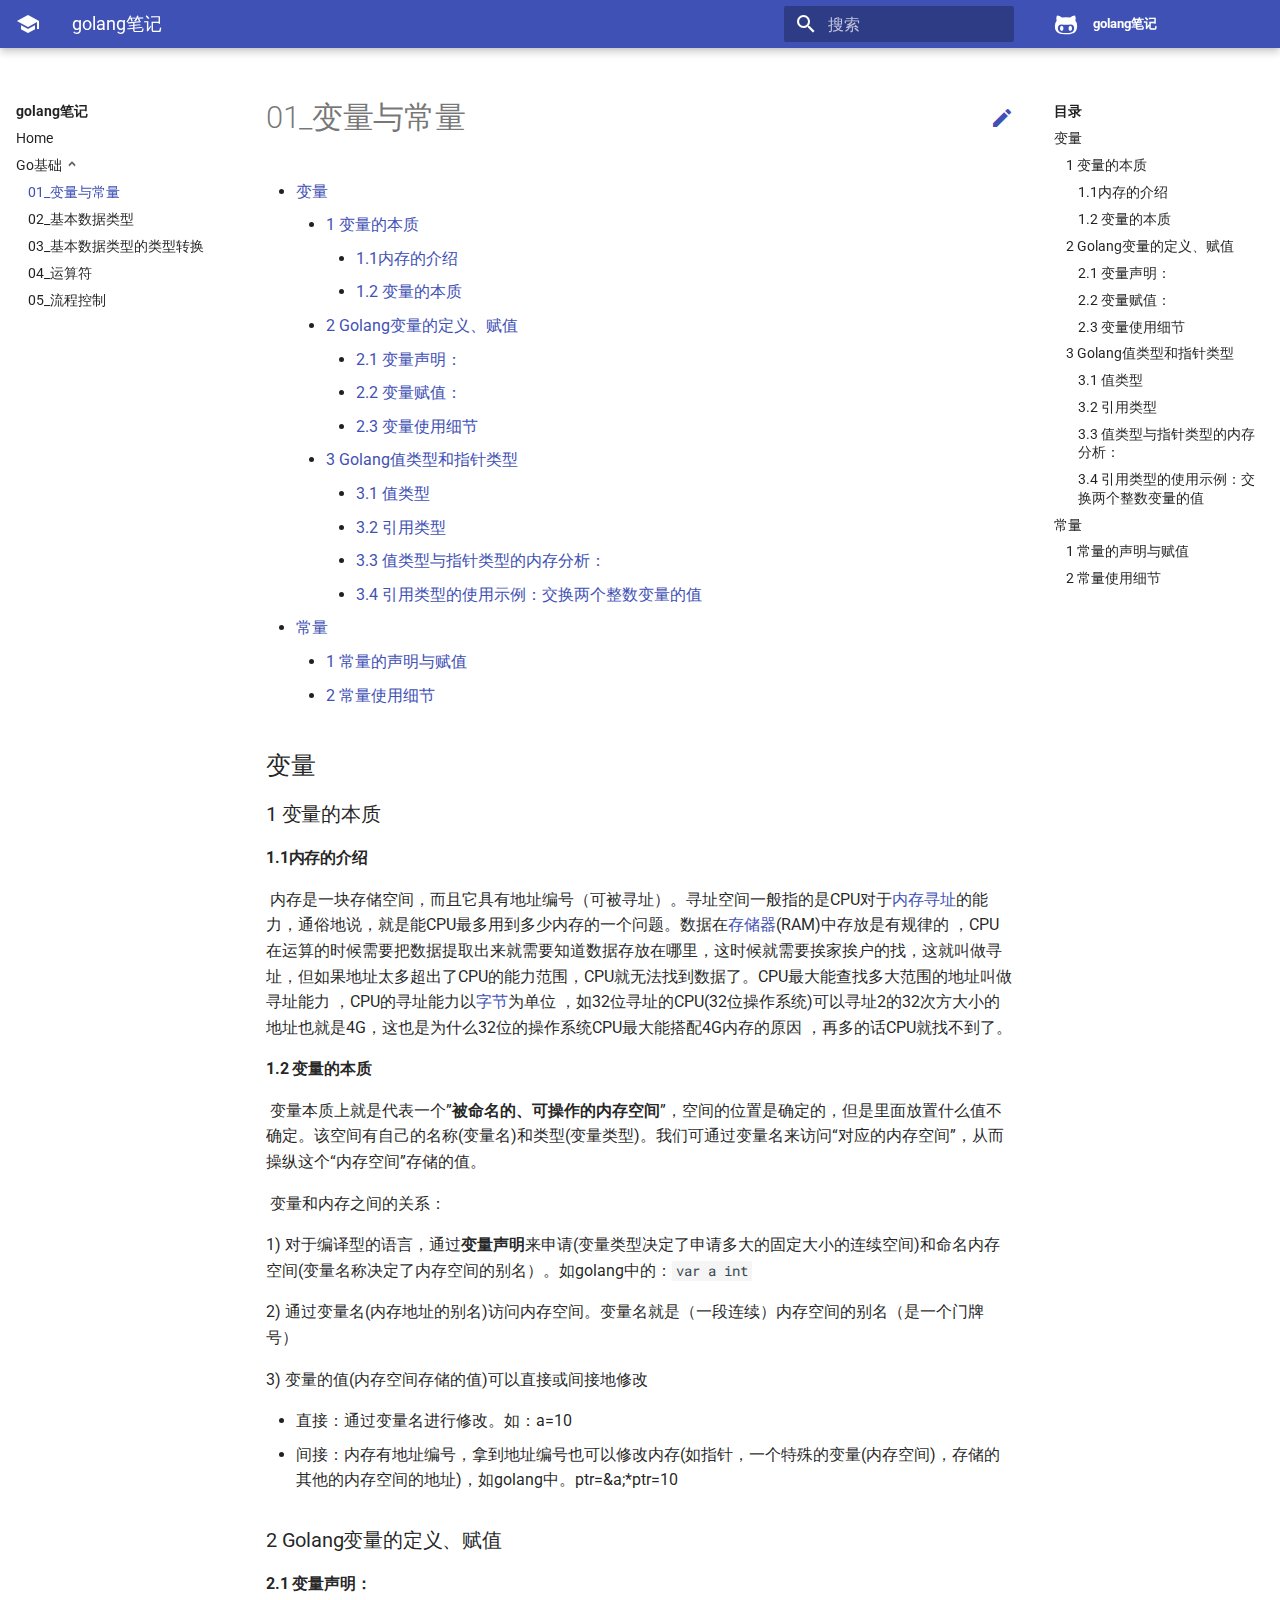
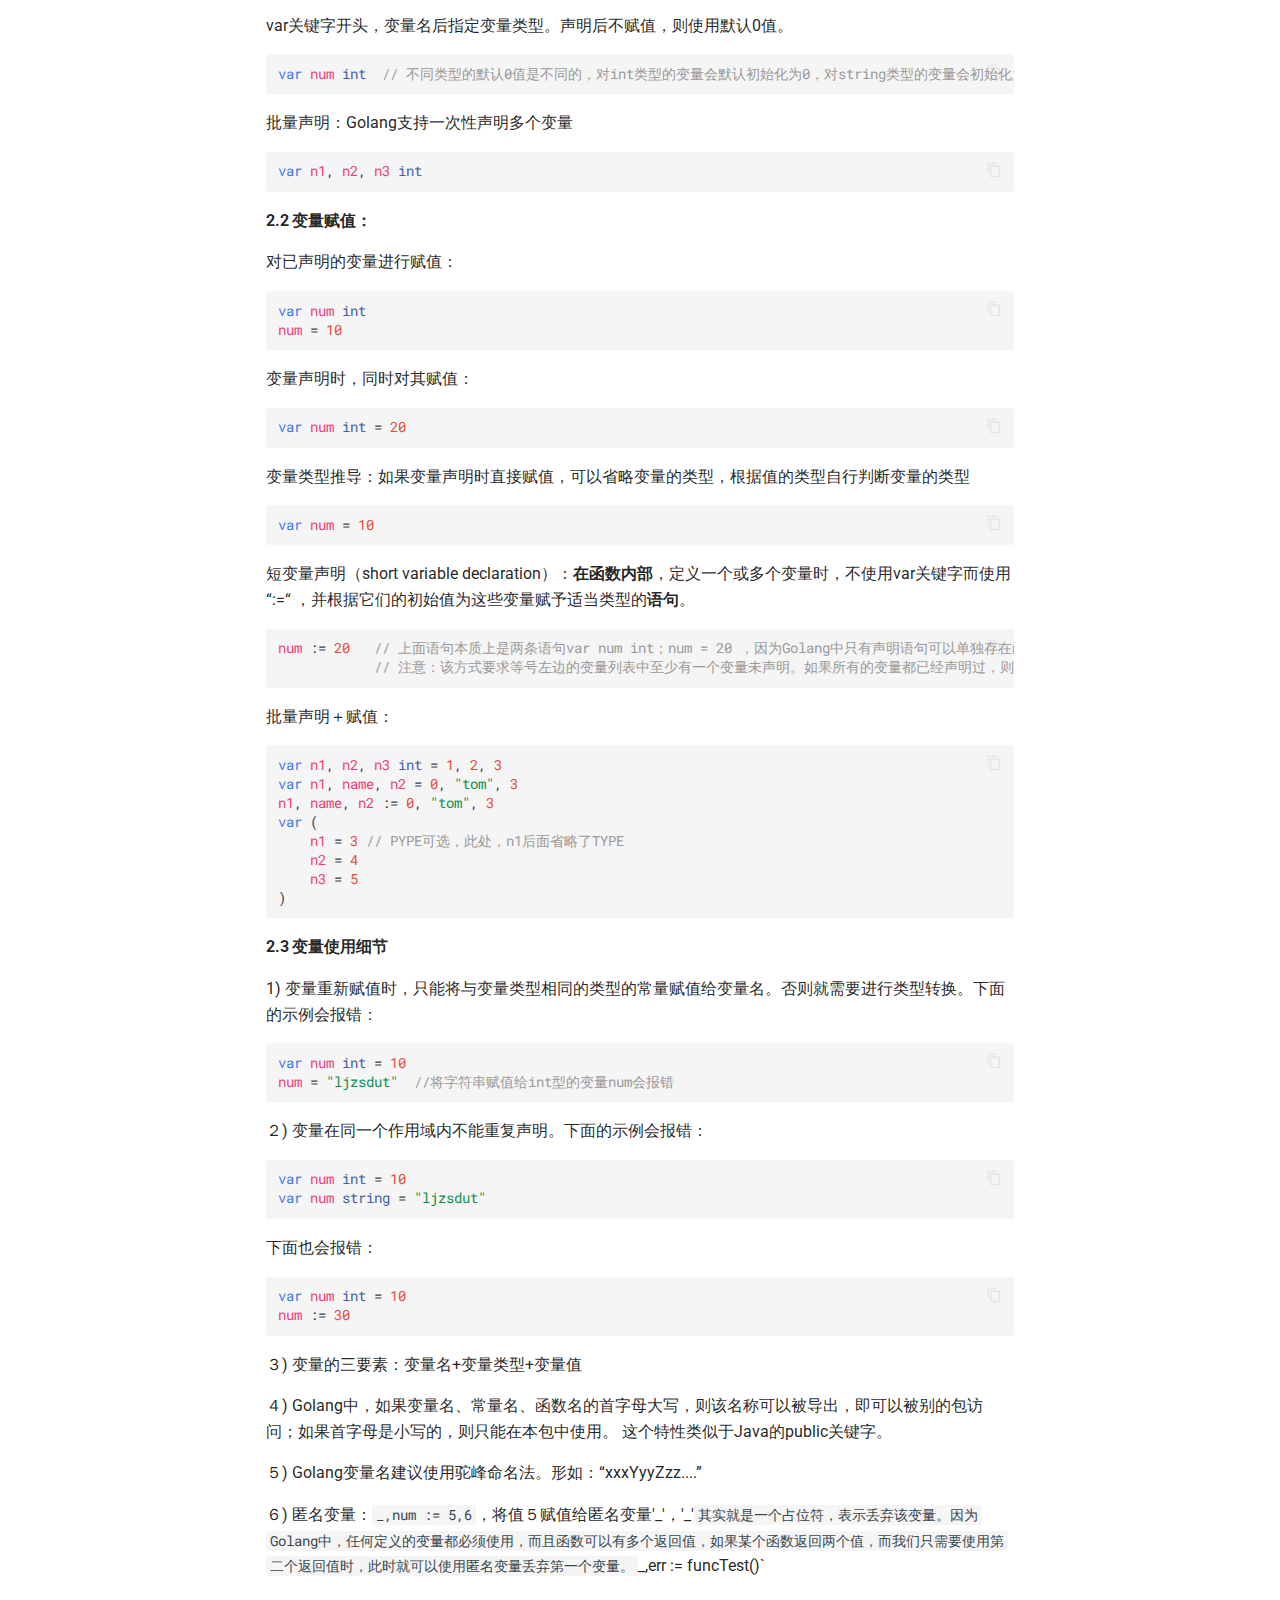
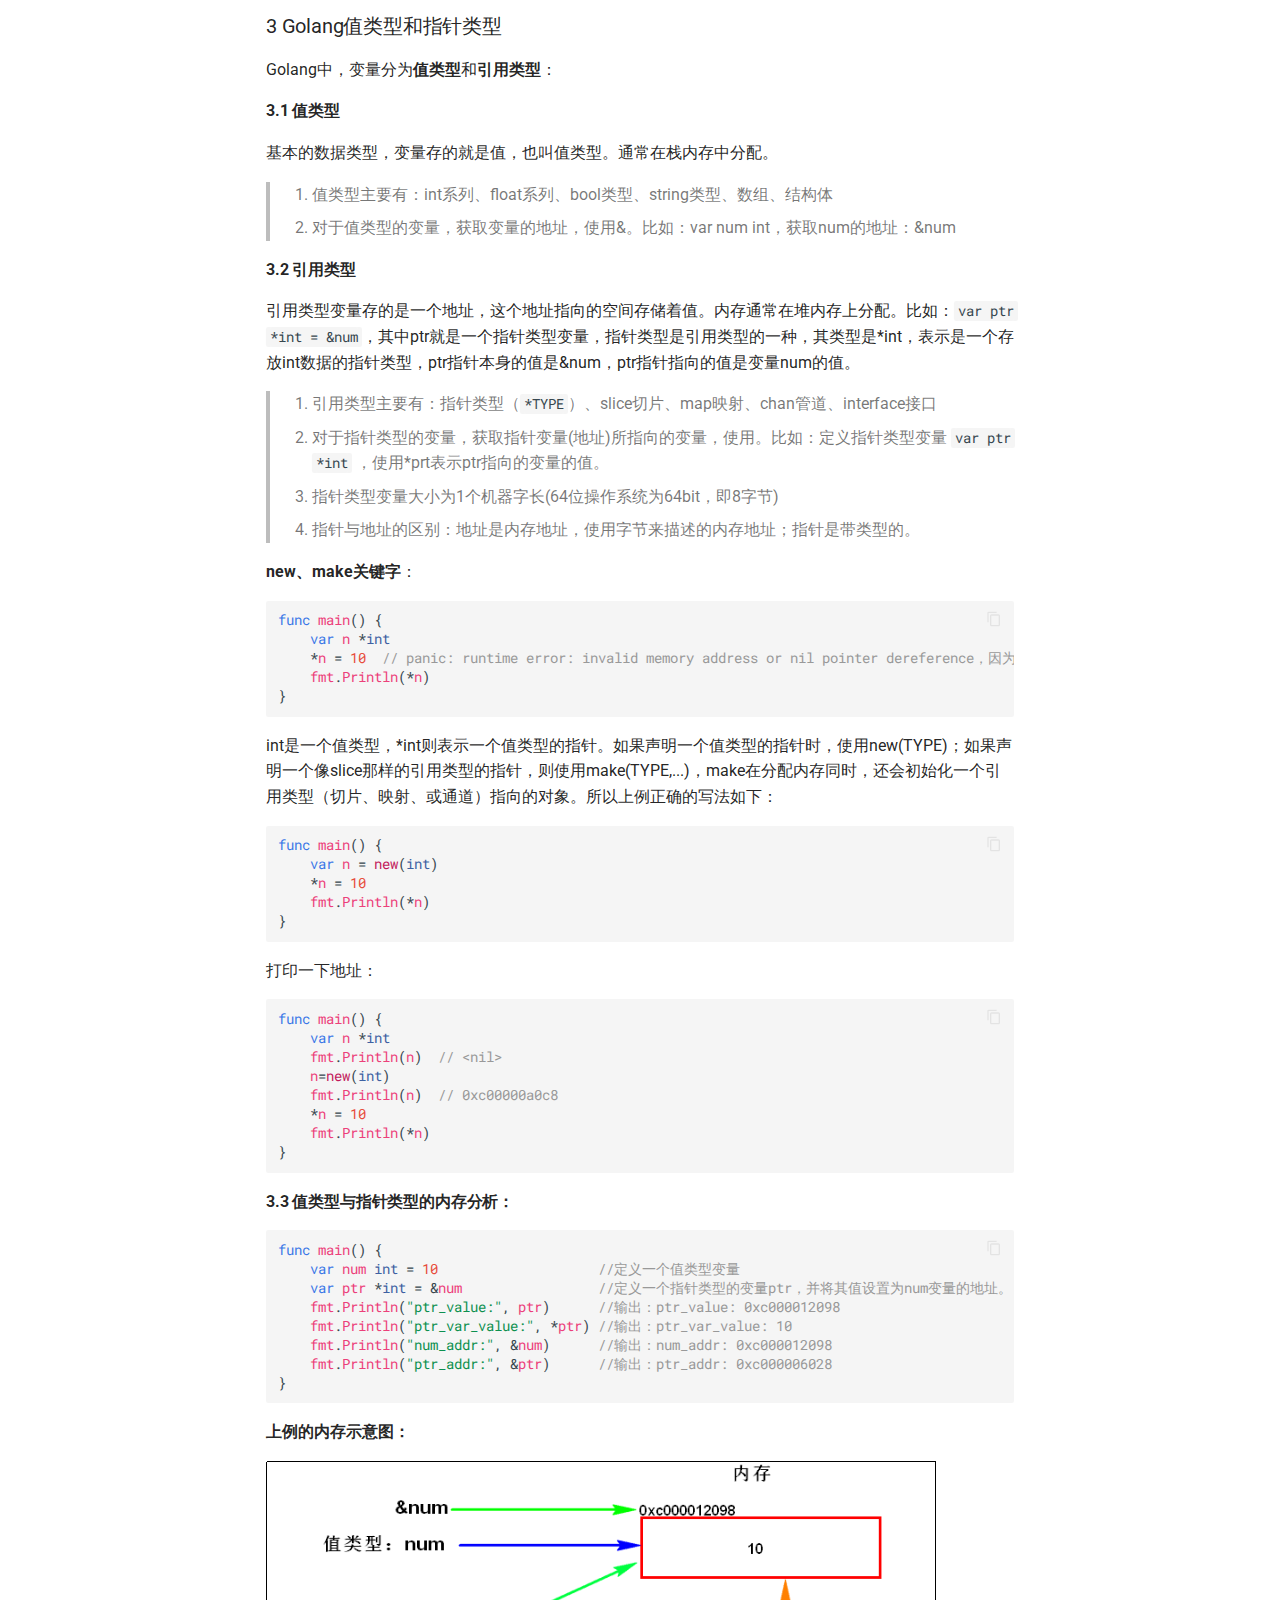
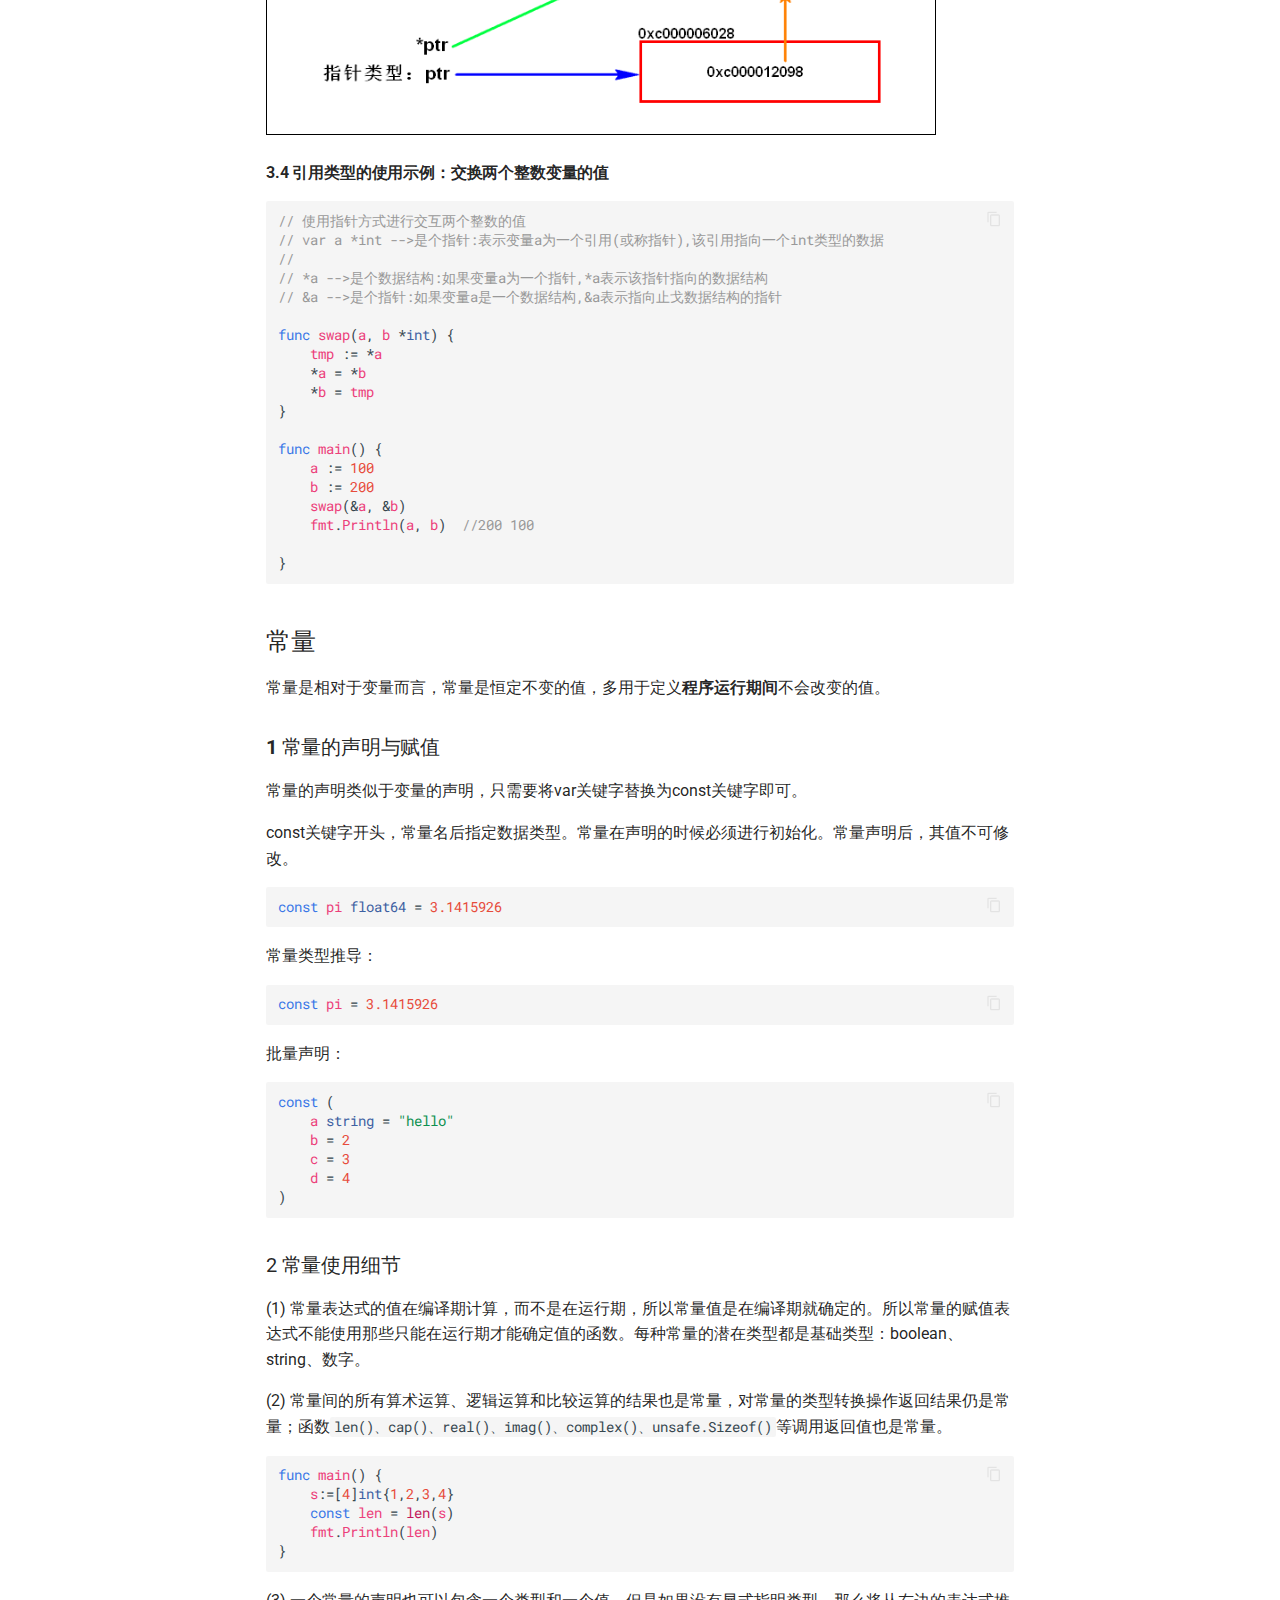
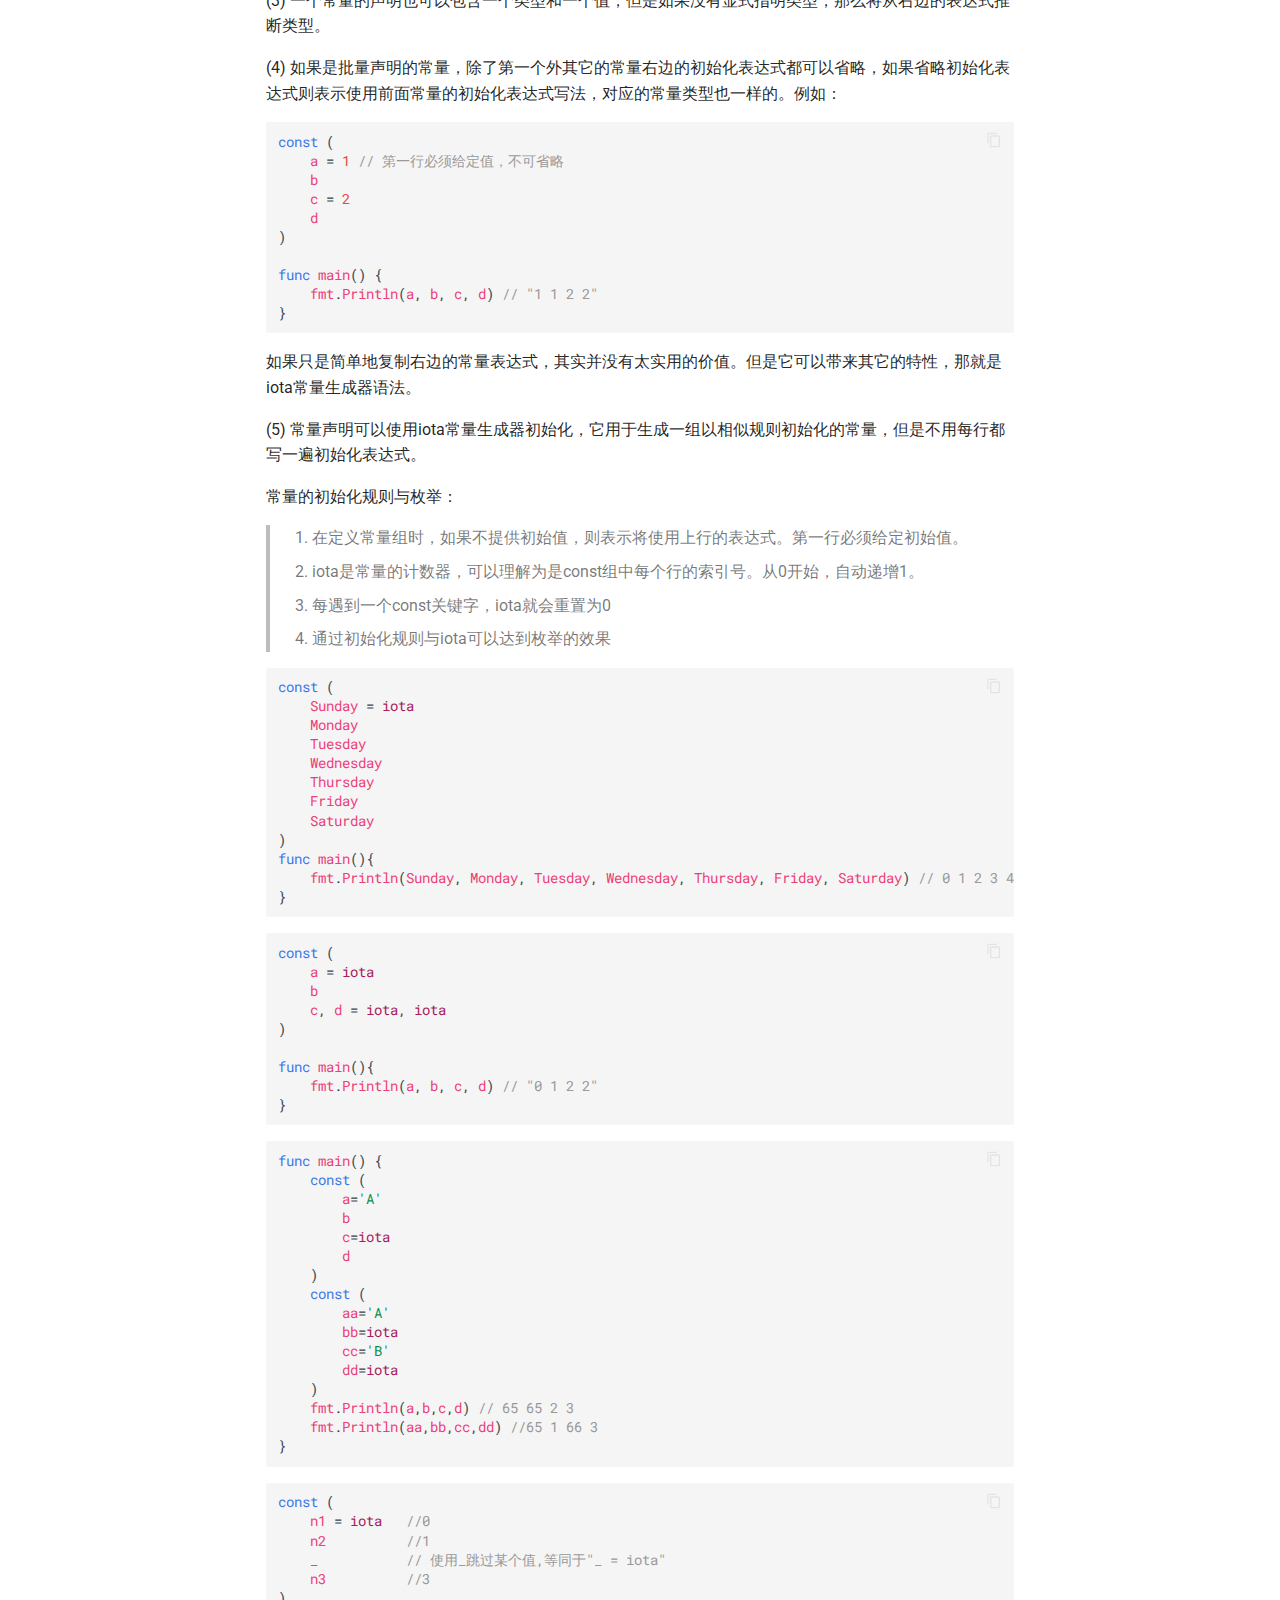
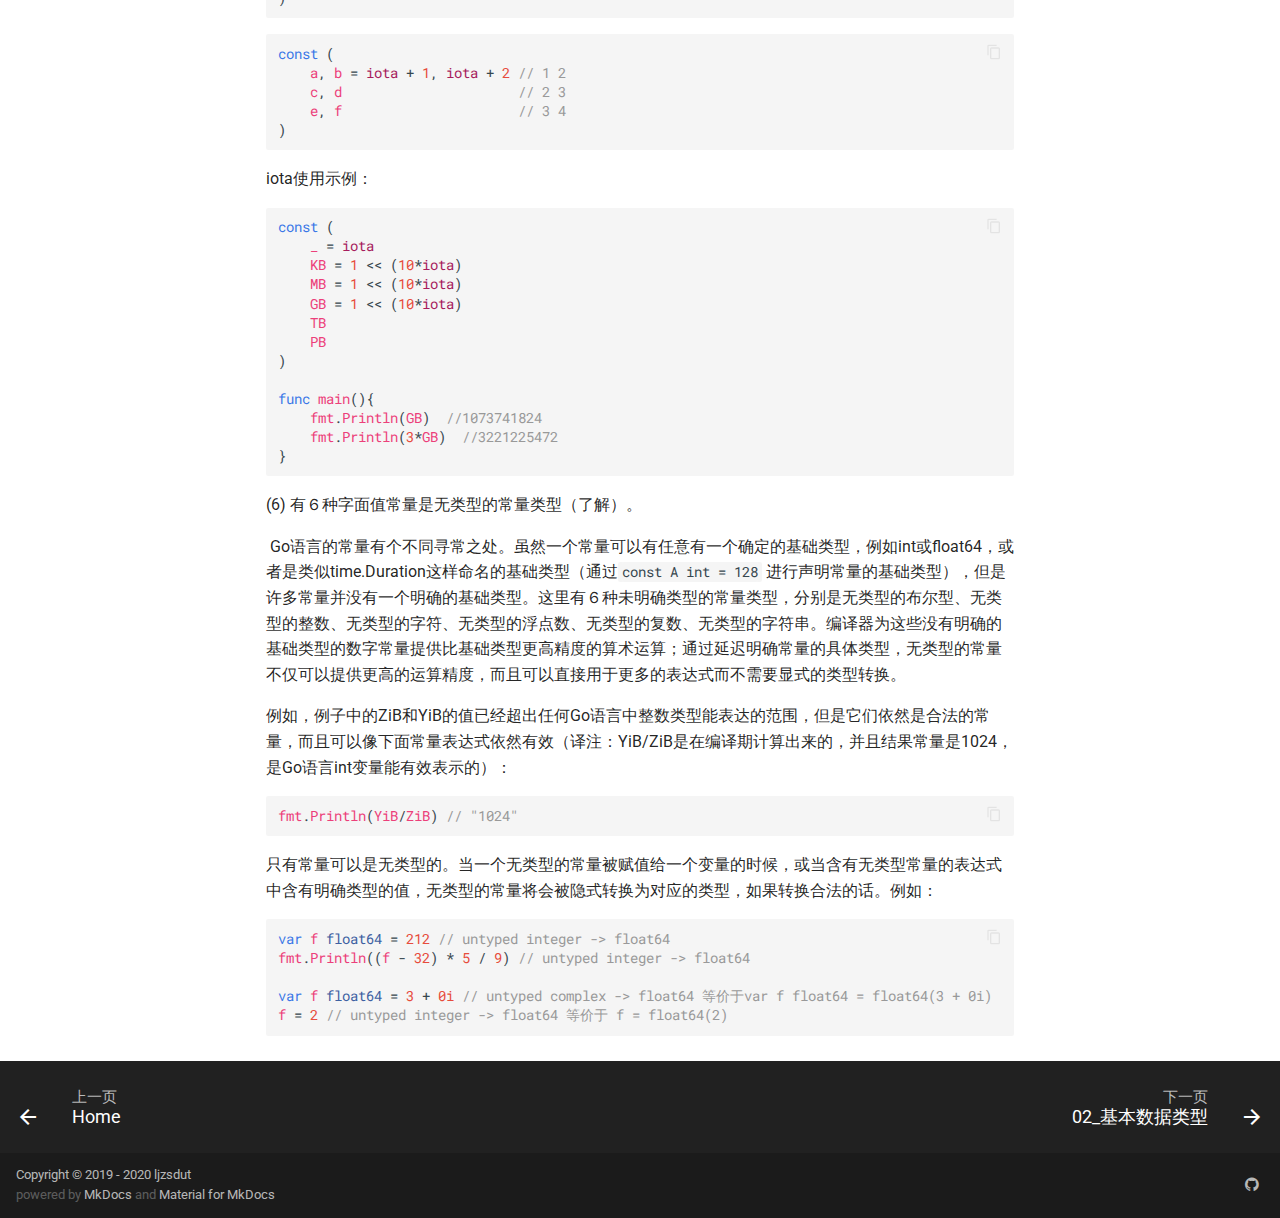
==== commit 4559f91d: "Deployed 49432b8 with MkDocs version: 1.0.4" ====
--- a/01_变量与常量/index.html
+++ b/01_变量与常量/index.html
@@ -262,8 +262,6 @@
     
     <input class="md-toggle md-nav__toggle" data-md-toggle="toc" type="checkbox" id="__toc">
     
-      
-    
     
       <label class="md-nav__link md-nav__link--active" for="__toc">
         01_变量与常量
@@ -277,13 +275,19 @@
 <nav class="md-nav md-nav--secondary">
   
   
-    
-  
   
     <label class="md-nav__title" for="__toc">目录</label>
     <ul class="md-nav__list" data-md-scrollfix>
       
         <li class="md-nav__item">
+  <a href="#_1" class="md-nav__link">
+    变量
+  </a>
+  
+    <nav class="md-nav">
+      <ul class="md-nav__list">
+        
+          <li class="md-nav__item">
   <a href="#1" class="md-nav__link">
     1 变量的本质
   </a>
@@ -309,8 +313,8 @@
     </nav>
   
 </li>
-      
-        <li class="md-nav__item">
+        
+          <li class="md-nav__item">
   <a href="#2-golang" class="md-nav__link">
     2 Golang变量的定义、赋值
   </a>
@@ -343,8 +347,8 @@
     </nav>
   
 </li>
-      
-        <li class="md-nav__item">
+        
+          <li class="md-nav__item">
   <a href="#3-golang" class="md-nav__link">
     3 Golang值类型和指针类型
   </a>
@@ -376,6 +380,38 @@
           <li class="md-nav__item">
   <a href="#34" class="md-nav__link">
     3.4 引用类型的使用示例：交换两个整数变量的值
+  </a>
+  
+</li>
+        
+      </ul>
+    </nav>
+  
+</li>
+        
+      </ul>
+    </nav>
+  
+</li>
+      
+        <li class="md-nav__item">
+  <a href="#_2" class="md-nav__link">
+    常量
+  </a>
+  
+    <nav class="md-nav">
+      <ul class="md-nav__list">
+        
+          <li class="md-nav__item">
+  <a href="#1_1" class="md-nav__link">
+    1 常量的声明与赋值
+  </a>
+  
+</li>
+        
+          <li class="md-nav__item">
+  <a href="#2" class="md-nav__link">
+    2 常量使用细节
   </a>
   
 </li>
@@ -463,13 +499,19 @@
 <nav class="md-nav md-nav--secondary">
   
   
-    
-  
   
     <label class="md-nav__title" for="__toc">目录</label>
     <ul class="md-nav__list" data-md-scrollfix>
       
         <li class="md-nav__item">
+  <a href="#_1" class="md-nav__link">
+    变量
+  </a>
+  
+    <nav class="md-nav">
+      <ul class="md-nav__list">
+        
+          <li class="md-nav__item">
   <a href="#1" class="md-nav__link">
     1 变量的本质
   </a>
@@ -495,8 +537,8 @@
     </nav>
   
 </li>
-      
-        <li class="md-nav__item">
+        
+          <li class="md-nav__item">
   <a href="#2-golang" class="md-nav__link">
     2 Golang变量的定义、赋值
   </a>
@@ -529,8 +571,8 @@
     </nav>
   
 </li>
-      
-        <li class="md-nav__item">
+        
+          <li class="md-nav__item">
   <a href="#3-golang" class="md-nav__link">
     3 Golang值类型和指针类型
   </a>
@@ -562,6 +604,38 @@
           <li class="md-nav__item">
   <a href="#34" class="md-nav__link">
     3.4 引用类型的使用示例：交换两个整数变量的值
+  </a>
+  
+</li>
+        
+      </ul>
+    </nav>
+  
+</li>
+        
+      </ul>
+    </nav>
+  
+</li>
+      
+        <li class="md-nav__item">
+  <a href="#_2" class="md-nav__link">
+    常量
+  </a>
+  
+    <nav class="md-nav">
+      <ul class="md-nav__list">
+        
+          <li class="md-nav__item">
+  <a href="#1_1" class="md-nav__link">
+    1 常量的声明与赋值
+  </a>
+  
+</li>
+        
+          <li class="md-nav__item">
+  <a href="#2" class="md-nav__link">
+    2 常量使用细节
   </a>
   
 </li>
@@ -589,6 +663,8 @@
                 
                   <a href="https://github.com/ljzsdut/golangstudy/edit/master/docs/01_变量与常量.md" title="编辑此页" class="md-icon md-content__icon">&#xE3C9;</a>
                 
+                
+                  <h1>01_变量与常量</h1>
                 
                 <div class="toc">
 <ul>
@@ -620,11 +696,11 @@
 </li>
 </ul>
 </div>
-<h1 id="_1">变量<a class="headerlink" href="#_1" title="Permanent link">&para;</a></h1>
-<h2 id="1"><strong>1 变量的本质</strong><a class="headerlink" href="#1" title="Permanent link">&para;</a></h2>
-<h3 id="11"><strong>1.1内存的介绍</strong><a class="headerlink" href="#11" title="Permanent link">&para;</a></h3>
+<h2 id="_1">变量<a class="headerlink" href="#_1" title="Permanent link">&para;</a></h2>
+<h3 id="1">1 变量的本质<a class="headerlink" href="#1" title="Permanent link">&para;</a></h3>
+<h4 id="11">1.1内存的介绍<a class="headerlink" href="#11" title="Permanent link">&para;</a></h4>
 <p>​       内存是一块存储空间，而且它具有地址编号（可被寻址）。寻址空间一般指的是CPU对于<a href="https://baike.baidu.com/item/内存寻址/1012006">内存寻址</a>的能力，通俗地说，就是能CPU最多用到多少内存的一个问题。数据在<a href="https://baike.baidu.com/item/存储器/1583185">存储器</a>(RAM)中存放是有规律的 ，CPU在运算的时候需要把数据提取出来就需要知道数据存放在哪里，这时候就需要挨家挨户的找，这就叫做寻址，但如果地址太多超出了CPU的能力范围，CPU就无法找到数据了。CPU最大能查找多大范围的地址叫做寻址能力 ，CPU的寻址能力以<a href="https://baike.baidu.com/item/字节/1096318">字节</a>为单位 ，如32位寻址的CPU(32位操作系统)可以寻址2的32次方大小的地址也就是4G，这也是为什么32位的操作系统CPU最大能搭配4G内存的原因 ，再多的话CPU就找不到了。 </p>
-<h3 id="12"><strong>1.2 变量的本质</strong><a class="headerlink" href="#12" title="Permanent link">&para;</a></h3>
+<h4 id="12">1.2 变量的本质<a class="headerlink" href="#12" title="Permanent link">&para;</a></h4>
 <p>​       变量本质上就是代表一个”<strong>被命名的、可操作的内存空间</strong>”，空间的位置是确定的，但是里面放置什么值不确定。该空间有自己的名称(变量名)和类型(变量类型)。我们可通过变量名来访问“对应的内存空间”，从而操纵这个“内存空间”存储的值。</p>
 <p>​       变量和内存之间的关系：</p>
 <p>1) 对于编译型的语言，通过<strong>变量声明</strong>来申请(变量类型决定了申请多大的固定大小的连续空间)和命名内存空间(变量名称决定了内存空间的别名）。如golang中的：<code>var a int</code></p>
@@ -638,8 +714,8 @@
 <p>间接：内存有地址编号，拿到地址编号也可以修改内存(如指针，一个特殊的变量(内存空间)，存储的其他的内存空间的地址)，如golang中。ptr=&a;*ptr=10</p>
 </li>
 </ul>
-<h2 id="2-golang"><strong>2 Golang变量的定义、赋值</strong><a class="headerlink" href="#2-golang" title="Permanent link">&para;</a></h2>
-<h3 id="21"><strong>2.1 变量声明：</strong><a class="headerlink" href="#21" title="Permanent link">&para;</a></h3>
+<h3 id="2-golang">2 Golang变量的定义、赋值<a class="headerlink" href="#2-golang" title="Permanent link">&para;</a></h3>
+<h4 id="21">2.1 变量声明：<a class="headerlink" href="#21" title="Permanent link">&para;</a></h4>
 <p>var关键字开头，变量名后指定变量类型。声明后不赋值，则使用默认0值。</p>
 <div class="codehilite"><pre><span></span><span class="kd">var</span> <span class="nx">num</span> <span class="kt">int</span>  <span class="c1">// 不同类型的默认0值是不同的，对int类型的变量会默认初始化为0，对string类型的变量会初始化为空&quot;&quot;，对布尔类型的变量会初始化为false，对指针(引用)类型的变量会初始化为nil，等等。</span>
 </pre></div>
@@ -650,7 +726,7 @@
 </pre></div>
 
 
-<h3 id="22"><strong>2.2 变量赋值：</strong><a class="headerlink" href="#22" title="Permanent link">&para;</a></h3>
+<h4 id="22">2.2 变量赋值：<a class="headerlink" href="#22" title="Permanent link">&para;</a></h4>
 <p>对已声明的变量进行赋值：</p>
 <div class="codehilite"><pre><span></span><span class="kd">var</span> <span class="nx">num</span> <span class="kt">int</span>
 <span class="nx">num</span> <span class="p">=</span> <span class="mi">10</span>
@@ -685,7 +761,7 @@
 </pre></div>
 
 
-<h3 id="23"><strong>2.3 变量使用细节</strong><a class="headerlink" href="#23" title="Permanent link">&para;</a></h3>
+<h4 id="23">2.3 变量使用细节<a class="headerlink" href="#23" title="Permanent link">&para;</a></h4>
 <p>1)  变量重新赋值时，只能将与变量类型相同的类型的常量赋值给变量名。否则就需要进行类型转换。下面的示例会报错：</p>
 <div class="codehilite"><pre><span></span><span class="kd">var</span> <span class="nx">num</span> <span class="kt">int</span> <span class="p">=</span> <span class="mi">10</span>
 <span class="nx">num</span> <span class="p">=</span> <span class="s">&quot;ljzsdut&quot;</span>  <span class="c1">//将字符串赋值给int型的变量num会报错</span>
@@ -708,9 +784,9 @@
 <p>４) Golang中，如果变量名、常量名、函数名的首字母大写，则该名称可以被导出，即可以被别的包访问；如果首字母是小写的，则只能在本包中使用。 这个特性类似于Java的public关键字。</p>
 <p>５) Golang变量名建议使用驼峰命名法。形如：“xxxYyyZzz....”</p>
 <p>６) 匿名变量：<code>_,num := 5,6</code>，将值５赋值给匿名变量'_'，'_'<code>其实就是一个占位符，表示丢弃该变量。因为Golang中，任何定义的变量都必须使用，而且函数可以有多个返回值，如果某个函数返回两个值，而我们只需要使用第二个返回值时，此时就可以使用匿名变量丢弃第一个变量。</code>_,err := funcTest()`</p>
-<h2 id="3-golang"><strong>3 Golang值类型和指针类型</strong><a class="headerlink" href="#3-golang" title="Permanent link">&para;</a></h2>
+<h3 id="3-golang">3 Golang值类型和指针类型<a class="headerlink" href="#3-golang" title="Permanent link">&para;</a></h3>
 <p>Golang中，变量分为<strong>值类型</strong>和<strong>引用类型</strong>：</p>
-<h3 id="31"><strong>3.1 值类型</strong><a class="headerlink" href="#31" title="Permanent link">&para;</a></h3>
+<h4 id="31">3.1 值类型<a class="headerlink" href="#31" title="Permanent link">&para;</a></h4>
 <p>基本的数据类型，变量存的就是值，也叫值类型。通常在栈内存中分配。</p>
 <blockquote>
 <ol>
@@ -718,7 +794,7 @@
 <li>对于值类型的变量，获取变量的地址，使用&amp;。比如：var num int，获取num的地址：&amp;num</li>
 </ol>
 </blockquote>
-<h3 id="32"><strong>3.2 引用类型</strong><a class="headerlink" href="#32" title="Permanent link">&para;</a></h3>
+<h4 id="32">3.2 引用类型<a class="headerlink" href="#32" title="Permanent link">&para;</a></h4>
 <p>引用类型变量存的是一个地址，这个地址指向的空间存储着值。内存通常在堆内存上分配。比如：<code>var ptr *int = &amp;num</code>，其中ptr就是一个指针类型变量，指针类型是引用类型的一种，其类型是*int，表示是一个存放int数据的指针类型，ptr指针本身的值是&amp;num，ptr指针指向的值是变量num的值。</p>
 <blockquote>
 <ol>
@@ -758,7 +834,7 @@
 </pre></div>
 
 
-<h3 id="33"><strong>3.3 值类型与指针类型的内存分析：</strong><a class="headerlink" href="#33" title="Permanent link">&para;</a></h3>
+<h4 id="33">3.3 值类型与指针类型的内存分析：<a class="headerlink" href="#33" title="Permanent link">&para;</a></h4>
 <div class="codehilite"><pre><span></span><span class="kd">func</span> <span class="nx">main</span><span class="p">()</span> <span class="p">{</span>
     <span class="kd">var</span> <span class="nx">num</span> <span class="kt">int</span> <span class="p">=</span> <span class="mi">10</span>                    <span class="c1">//定义一个值类型变量</span>
     <span class="kd">var</span> <span class="nx">ptr</span> <span class="o">*</span><span class="kt">int</span> <span class="p">=</span> <span class="o">&amp;</span><span class="nx">num</span>                 <span class="c1">//定义一个指针类型的变量ptr，并将其值设置为num变量的地址。</span>
@@ -772,7 +848,7 @@
 
 <p><strong>上例的内存示意图：</strong></p>
 <p><img alt="1566273349943" src="../01_变量与常量.assets/1566273349943.png" /></p>
-<h3 id="34"><strong>3.4 引用类型的使用示例：交换两个整数变量的值</strong><a class="headerlink" href="#34" title="Permanent link">&para;</a></h3>
+<h4 id="34">3.4 引用类型的使用示例：交换两个整数变量的值<a class="headerlink" href="#34" title="Permanent link">&para;</a></h4>
 <div class="codehilite"><pre><span></span><span class="c1">// 使用指针方式进行交互两个整数的值</span>
 <span class="c1">// var a *int --&gt;是个指针:表示变量a为一个引用(或称指针),该引用指向一个int类型的数据</span>
 <span class="c1">//</span>
@@ -795,9 +871,9 @@
 </pre></div>
 
 
-<h1 id="_2">常量<a class="headerlink" href="#_2" title="Permanent link">&para;</a></h1>
+<h2 id="_2">常量<a class="headerlink" href="#_2" title="Permanent link">&para;</a></h2>
 <p>常量是相对于变量而言，常量是恒定不变的值，多用于定义<strong>程序运行期间</strong>不会改变的值。</p>
-<h2 id="1_1"><strong>1 常量的声明与赋值</strong><a class="headerlink" href="#1_1" title="Permanent link">&para;</a></h2>
+<h3 id="1_1"><strong>1 </strong>常量的声明与赋值<a class="headerlink" href="#1_1" title="Permanent link">&para;</a></h3>
 <p>常量的声明类似于变量的声明，只需要将var关键字替换为const关键字即可。</p>
 <p>const关键字开头，常量名后指定数据类型。常量在声明的时候必须进行初始化。常量声明后，其值不可修改。</p>
 <div class="codehilite"><pre><span></span><span class="kd">const</span> <span class="nx">pi</span> <span class="kt">float64</span> <span class="p">=</span> <span class="mf">3.1415926</span>
@@ -819,7 +895,7 @@
 </pre></div>
 
 
-<h2 id="2"><strong>2 常量使用细节</strong><a class="headerlink" href="#2" title="Permanent link">&para;</a></h2>
+<h3 id="2">2 常量使用细节<a class="headerlink" href="#2" title="Permanent link">&para;</a></h3>
 <p>(1) 常量表达式的值在编译期计算，而不是在运行期，所以常量值是在编译期就确定的。所以常量的赋值表达式不能使用那些只能在运行期才能确定值的函数。每种常量的潜在类型都是基础类型：boolean、string、数字。</p>
 <p>(2) 常量间的所有算术运算、逻辑运算和比较运算的结果也是常量，对常量的类型转换操作返回结果仍是常量；函数<code>len()、cap()、real()、imag()、complex()、unsafe.Sizeof()</code>等调用返回值也是常量。</p>
 <div class="codehilite"><pre><span></span><span class="kd">func</span> <span class="nx">main</span><span class="p">()</span> <span class="p">{</span>
